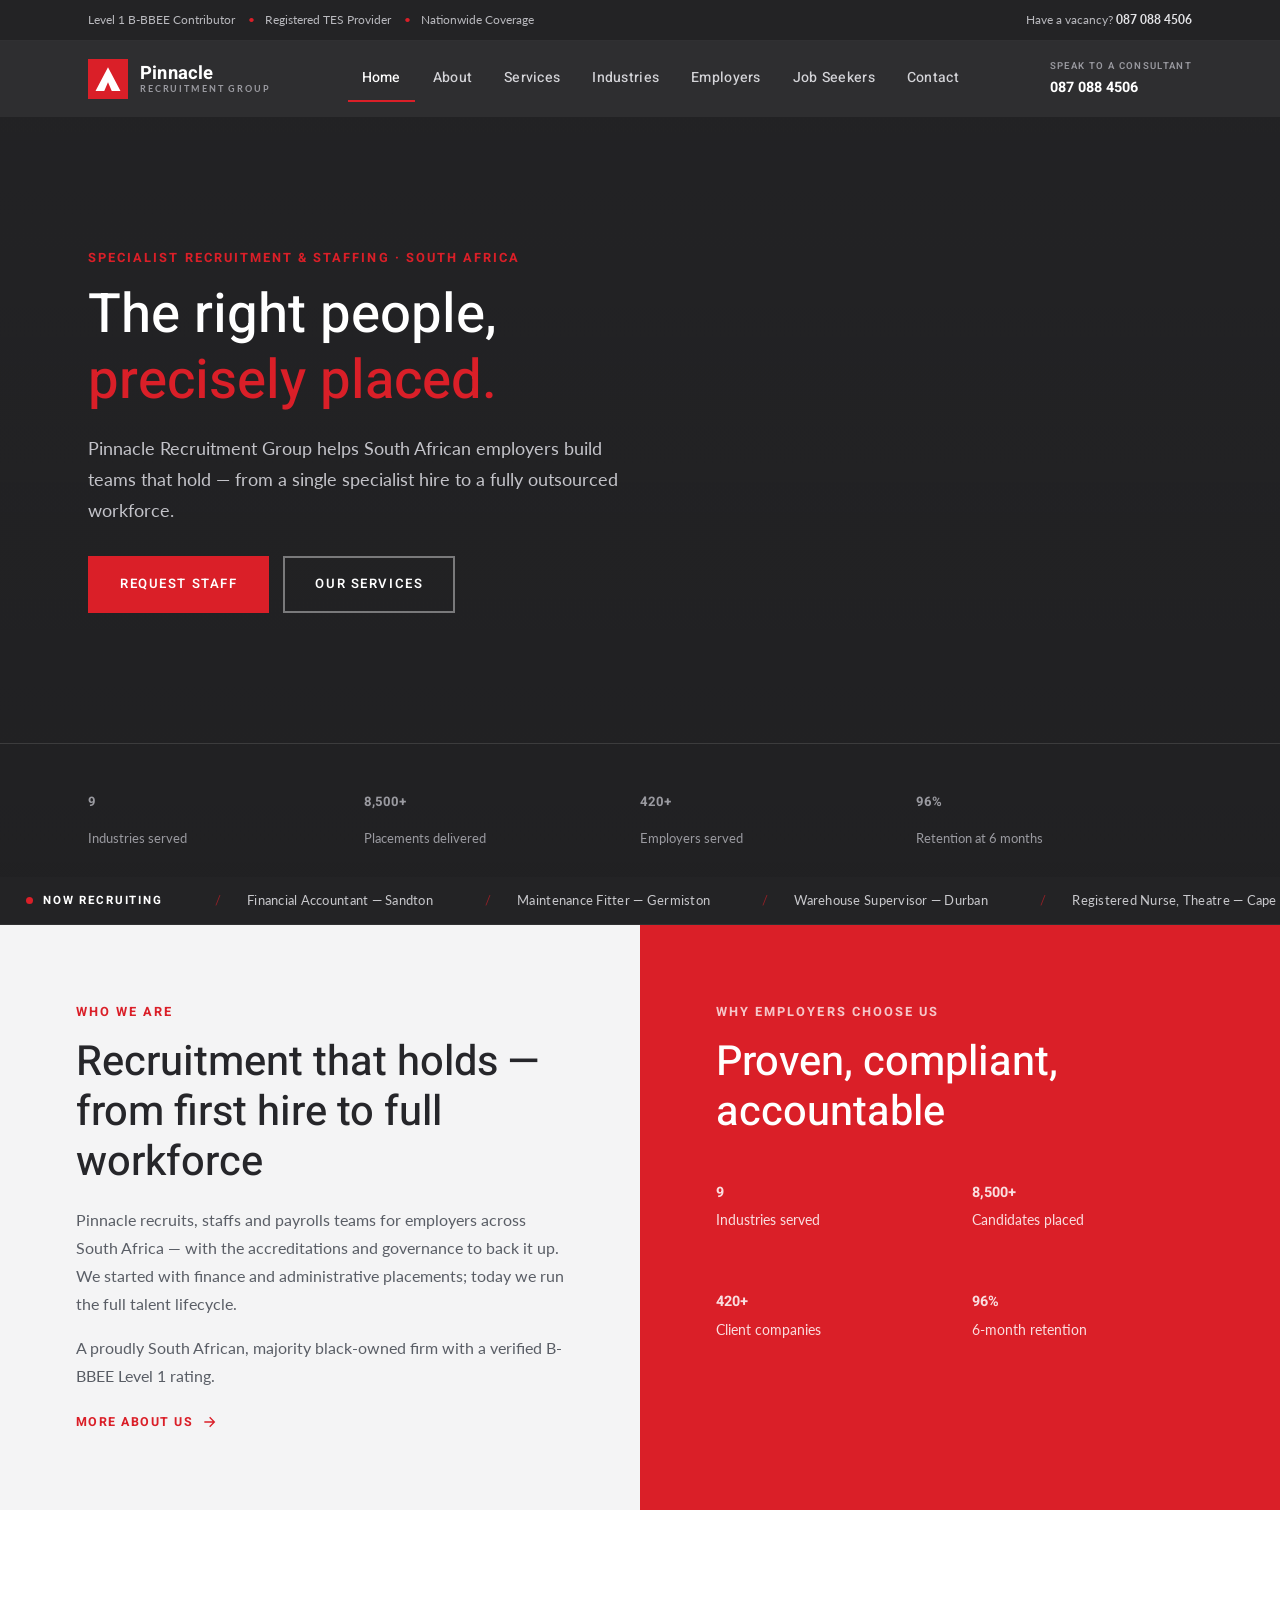
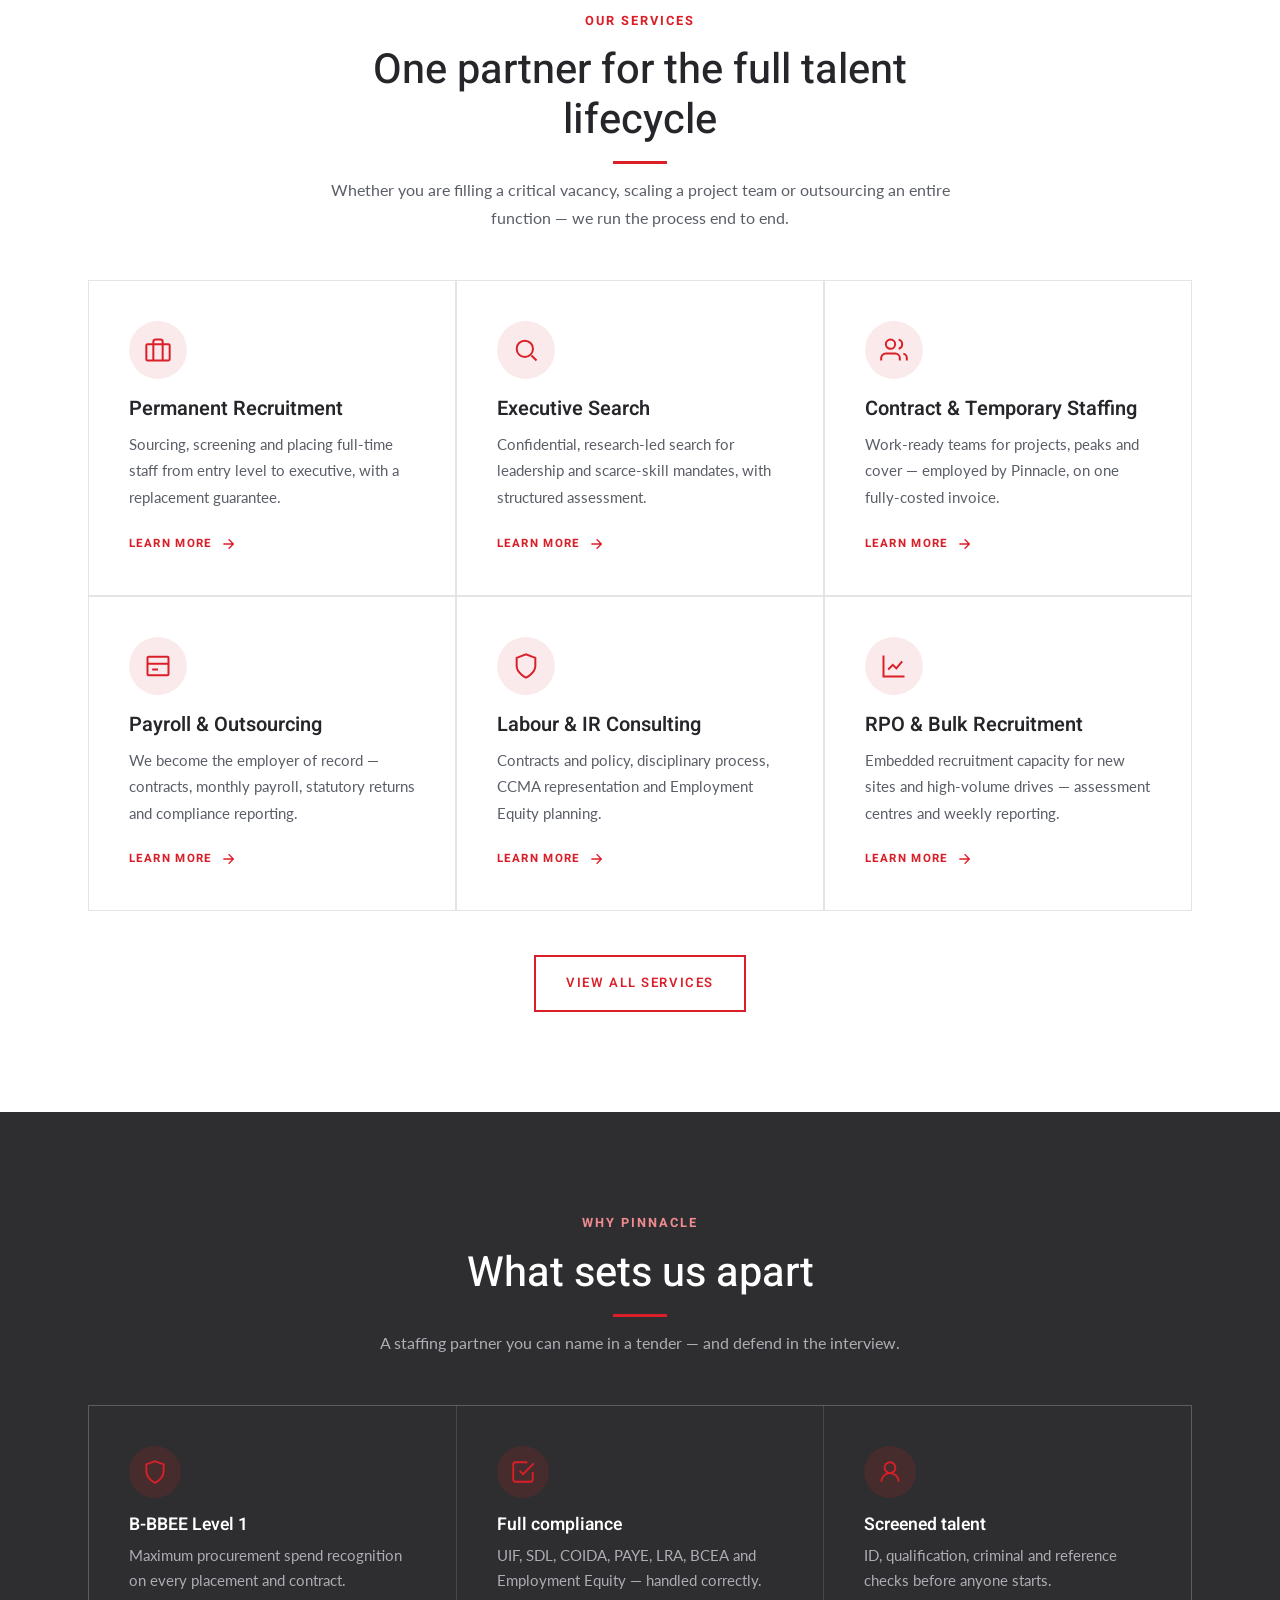
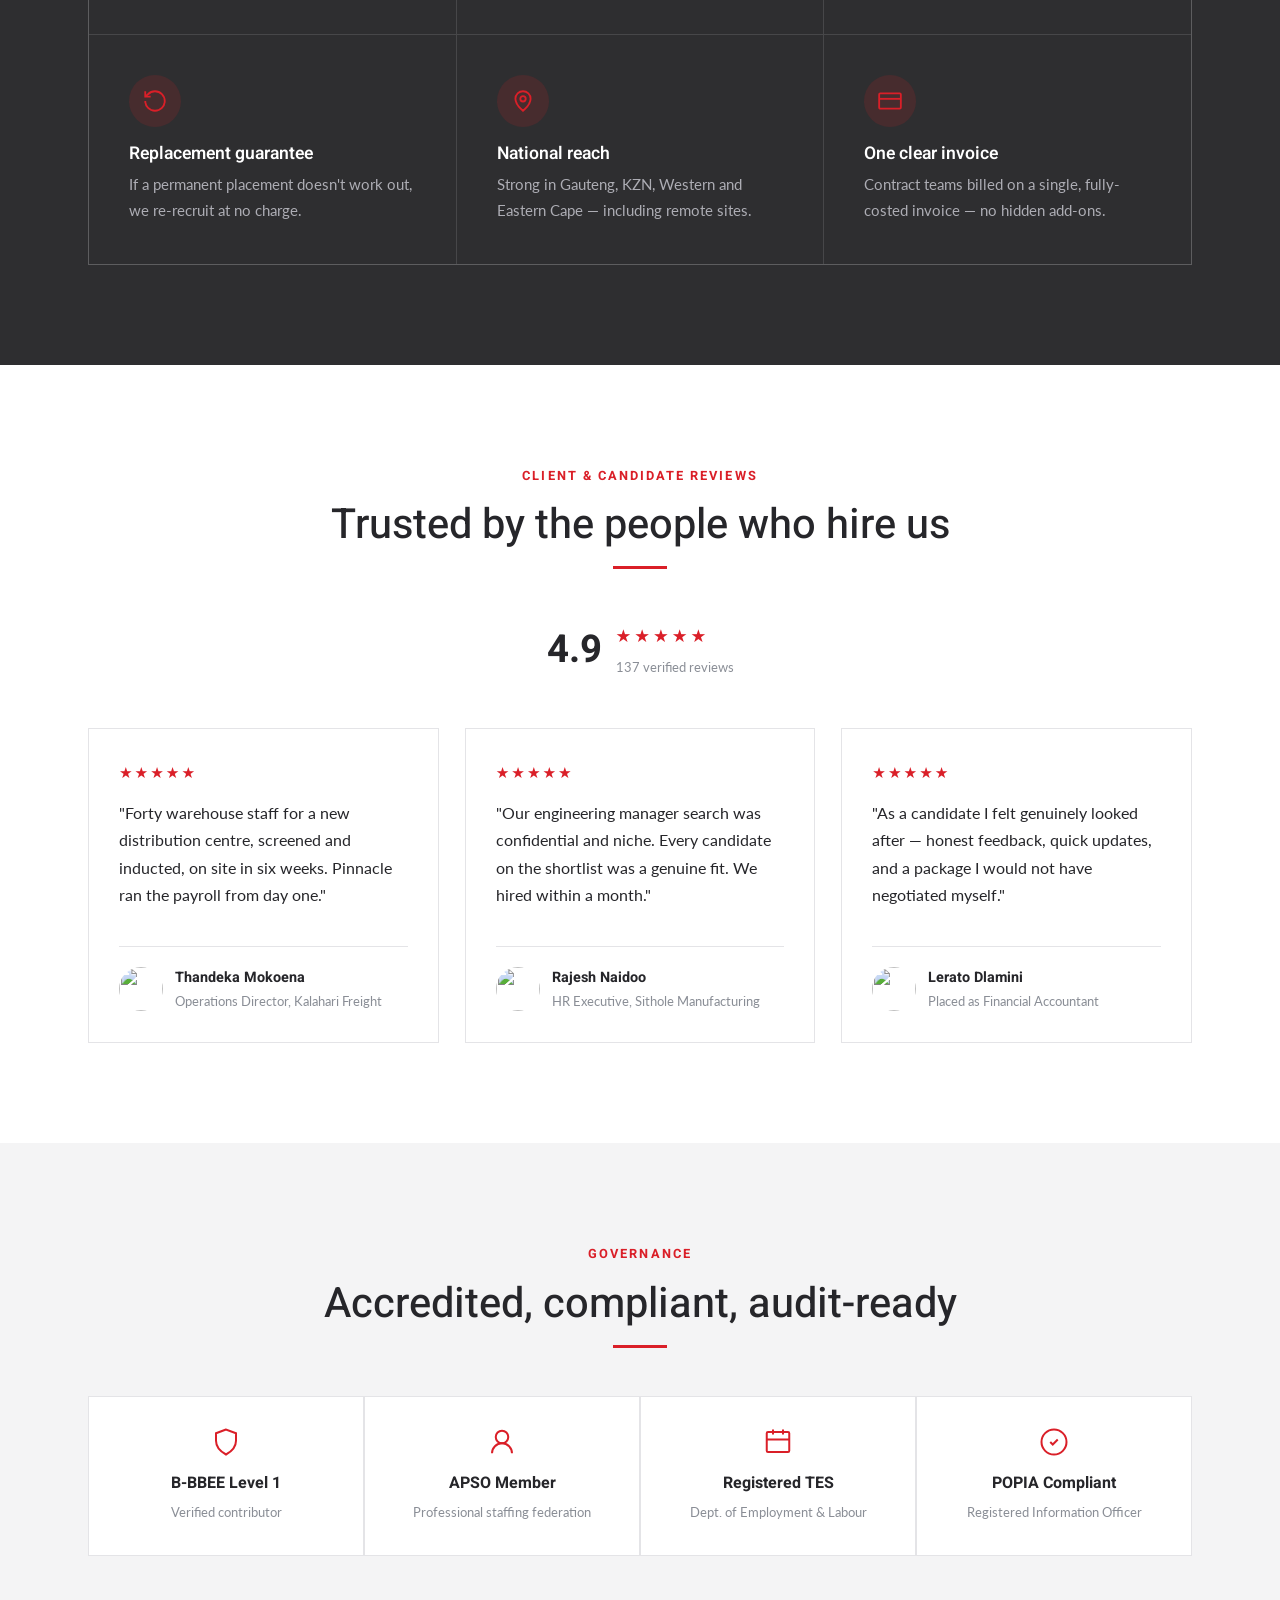
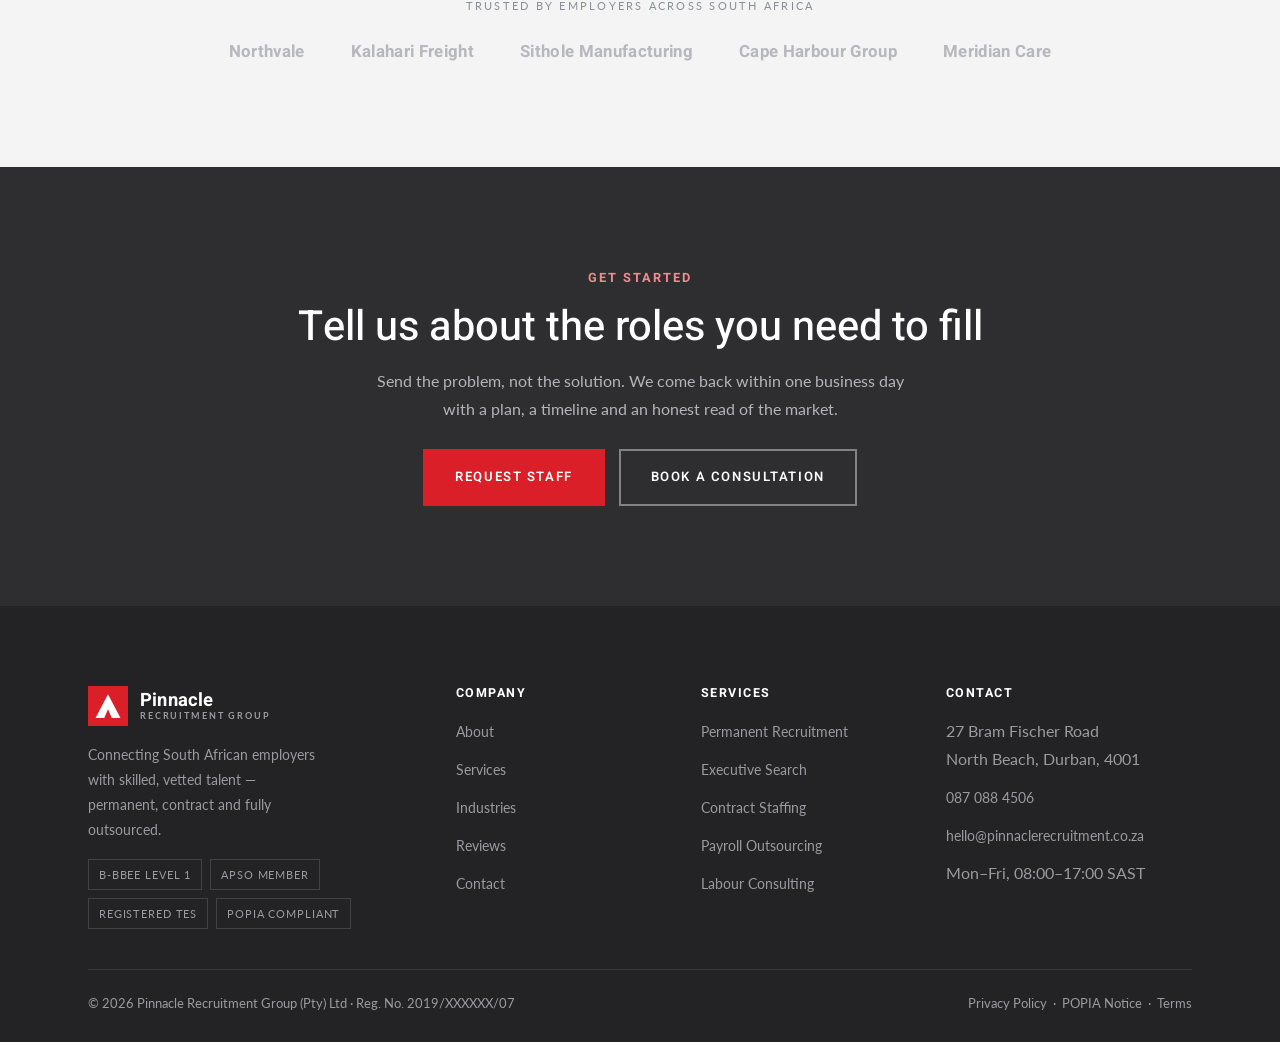
==== index.html @ 9552f798 "first commit Co-Authored-By: Claude Sonnet 5 <noreply@anthropic.com>" ====
<!DOCTYPE html>
<html lang="en">
<head>
<meta charset="UTF-8">
<meta name="viewport" content="width=device-width, initial-scale=1">
<title>Pinnacle Recruitment Group — Staffing &amp; Recruitment, South Africa</title>
<meta name="description" content="Pinnacle Recruitment Group places vetted, work-ready talent for South African employers — permanent recruitment, contract staffing, payroll outsourcing, executive search and labour compliance.">
<link rel="icon" href="assets/favicon.svg" type="image/svg+xml">
<link rel="preconnect" href="https://fonts.googleapis.com">
<link rel="preconnect" href="https://fonts.gstatic.com" crossorigin>
<link href="https://fonts.googleapis.com/css2?family=Heebo:wght@400;500;600;700&family=Lato:wght@400;700&display=swap" rel="stylesheet">
<link rel="stylesheet" href="css/style.css?v=4">
<script>document.documentElement.classList.add("js");</script>
</head>
<body>
<div class="scroll-progress" aria-hidden="true"></div>

<div class="topbar">
  <div class="container">
    <div class="topbar__left">
      <span>Level 1 B-BBEE Contributor</span>
      <span>Registered TES Provider</span>
      <span>Nationwide Coverage</span>
    </div>
    <div class="topbar__right">Have a vacancy? <a href="tel:0870884506">087 088 4506</a></div>
  </div>
</div>

<header class="site-header">
  <div class="container">
    <nav class="nav" aria-label="Primary">
      <a class="brand" href="index.html">
        <svg class="brand__mark" viewBox="0 0 64 64" aria-hidden="true"><rect width="64" height="64" fill="#DA1F28"/><path d="M32 13 L52 51 H38 L32 37 L26 51 H12 Z" fill="#fff"/></svg>
        <span class="brand__text"><span class="brand__name">Pinnacle</span><span class="brand__sub">Recruitment Group</span></span>
      </a>
      <div class="nav__menu">
        <a href="index.html">Home</a>
        <a href="about.html">About</a>
        <a href="services.html">Services</a>
        <a href="industries.html">Industries</a>
        <a href="employers.html">Employers</a>
        <a href="job-seekers.html">Job Seekers</a>
        <a href="contact.html">Contact</a>
      </div>
      <div class="nav__cta">
        <span class="nav__phone"><span>Speak to a consultant</span>087 088 4506</span>
        <button class="nav__toggle" aria-label="Open menu"><span></span><span></span><span></span></button>
      </div>
    </nav>
  </div>
</header>

<div class="drawer" aria-hidden="true">
  <div class="drawer__head">
    <span class="brand__name">Pinnacle</span>
    <button data-close aria-label="Close menu">&times;</button>
  </div>
  <a href="index.html">Home</a>
  <a href="about.html">About</a>
  <a href="services.html">Services</a>
  <a href="industries.html">Industries</a>
  <a href="employers.html">Employers</a>
  <a href="job-seekers.html">Job Seekers</a>
  <a href="contact.html">Contact</a>
  <div class="drawer__foot">087 088 4506<br>hello@pinnaclerecruitment.co.za</div>
</div>

<main>

  <!-- HERO -->
  <section class="hero" style="--hero-img:url('https://images.unsplash.com/photo-1600880292203-757bb62b4baf?auto=format&fit=crop&w=1900&q=80')">
    <div class="container">
      <div class="hero__inner">
        <span class="eyebrow">Specialist Recruitment &amp; Staffing · South Africa</span>
        <h1>The right people, <span class="hero__rotator" aria-live="polite">precisely placed.</span></h1>
        <p>Pinnacle Recruitment Group helps South African employers build teams that hold — from a single specialist hire to a fully outsourced workforce.</p>
        <div class="hero__actions">
          <a class="btn" href="employers.html">Request Staff</a>
          <a class="btn btn--ghost-light" href="services.html">Our Services</a>
        </div>
      </div>
    </div>
    <div class="hero__strip">
      <div class="container">
        <div class="hero__stat"><b><span data-count="9">9</span></b><span>Industries served</span></div>
        <div class="hero__stat"><b><span data-count="8500" data-suffix="+">8,500+</span></b><span>Placements delivered</span></div>
        <div class="hero__stat"><b><span data-count="420" data-suffix="+">420+</span></b><span>Employers served</span></div>
        <div class="hero__stat"><b><span data-count="96" data-suffix="%">96%</span></b><span>Retention at 6 months</span></div>
      </div>
    </div>
  </section>

  <!-- LIVE VACANCIES TICKER -->
  <div class="ticker" aria-label="Recent vacancies">
    <div class="ticker__track">
      <span class="ticker__set">
        <span><i></i>Now recruiting</span>
        <span>Financial Accountant — Sandton</span>
        <span>Maintenance Fitter — Germiston</span>
        <span>Warehouse Supervisor — Durban</span>
        <span>Registered Nurse, Theatre — Cape Town</span>
        <span>Site Agent — Gqeberha</span>
        <span>Retail Store Manager — Pretoria East</span>
        <span>Payroll Administrator — Durban</span>
      </span>
      <span class="ticker__set" aria-hidden="true">
        <span><i></i>Now recruiting</span>
        <span>Financial Accountant — Sandton</span>
        <span>Maintenance Fitter — Germiston</span>
        <span>Warehouse Supervisor — Durban</span>
        <span>Registered Nurse, Theatre — Cape Town</span>
        <span>Site Agent — Gqeberha</span>
        <span>Retail Store Manager — Pretoria East</span>
        <span>Payroll Administrator — Durban</span>
      </span>
    </div>
  </div>

  <!-- ABOUT + STATS SPLIT -->
  <section>
    <div class="split-panel">
      <div class="split-panel__text reveal">
        <span class="eyebrow">Who we are</span>
        <h2>Recruitment that holds — from first hire to full workforce</h2>
        <p>Pinnacle recruits, staffs and payrolls teams for employers across South Africa — with the accreditations and governance to back it up. We started with finance and administrative placements; today we run the full talent lifecycle.</p>
        <p>A proudly South African, majority black-owned firm with a verified B-BBEE Level 1 rating.</p>
        <a class="arrow-link" href="about.html">More about us <svg viewBox="0 0 24 24" fill="none" stroke="currentColor" stroke-width="2"><path d="M5 12h14M13 5l7 7-7 7"/></svg></a>
      </div>
      <div class="split-panel__stats reveal">
        <span class="eyebrow">Why employers choose us</span>
        <h2 style="color:#fff">Proven, compliant, accountable</h2>
        <div class="stat-grid">
          <div><b><span data-count="9">9</span></b><span>Industries served</span></div>
          <div><b><span data-count="8500" data-suffix="+">8,500+</span></b><span>Candidates placed</span></div>
          <div><b><span data-count="420" data-suffix="+">420+</span></b><span>Client companies</span></div>
          <div><b><span data-count="96" data-suffix="%">96%</span></b><span>6-month retention</span></div>
        </div>
      </div>
    </div>
  </section>

  <!-- SERVICES -->
  <section class="section">
    <div class="container">
      <div class="section-head center reveal">
        <span class="eyebrow">Our Services</span>
        <h2>One partner for the full talent lifecycle</h2>
        <p>Whether you are filling a critical vacancy, scaling a project team or outsourcing an entire function — we run the process end to end.</p>
      </div>
      <div class="card-grid reveal stagger">
        <article class="svc">
          <div class="svc__icon"><svg viewBox="0 0 24 24" fill="none" stroke="currentColor" stroke-width="1.7"><rect x="2" y="7" width="20" height="14" rx="1"/><path d="M16 21V5a2 2 0 0 0-2-2h-4a2 2 0 0 0-2 2v16"/></svg></div>
          <h3>Permanent Recruitment</h3>
          <p>Sourcing, screening and placing full-time staff from entry level to executive, with a replacement guarantee.</p>
          <a class="arrow-link" href="services.html#permanent">Learn more <svg viewBox="0 0 24 24" fill="none" stroke="currentColor" stroke-width="2"><path d="M5 12h14M13 5l7 7-7 7"/></svg></a>
        </article>
        <article class="svc">
          <div class="svc__icon"><svg viewBox="0 0 24 24" fill="none" stroke="currentColor" stroke-width="1.7"><circle cx="11" cy="11" r="7"/><path d="m21 21-4.3-4.3"/></svg></div>
          <h3>Executive Search</h3>
          <p>Confidential, research-led search for leadership and scarce-skill mandates, with structured assessment.</p>
          <a class="arrow-link" href="services.html#executive">Learn more <svg viewBox="0 0 24 24" fill="none" stroke="currentColor" stroke-width="2"><path d="M5 12h14M13 5l7 7-7 7"/></svg></a>
        </article>
        <article class="svc">
          <div class="svc__icon"><svg viewBox="0 0 24 24" fill="none" stroke="currentColor" stroke-width="1.7"><path d="M17 21v-2a4 4 0 0 0-4-4H5a4 4 0 0 0-4 4v2"/><circle cx="9" cy="7" r="4"/><path d="M23 21v-2a4 4 0 0 0-3-3.87M16 3.13a4 4 0 0 1 0 7.75"/></svg></div>
          <h3>Contract &amp; Temporary Staffing</h3>
          <p>Work-ready teams for projects, peaks and cover — employed by Pinnacle, on one fully-costed invoice.</p>
          <a class="arrow-link" href="services.html#contract">Learn more <svg viewBox="0 0 24 24" fill="none" stroke="currentColor" stroke-width="2"><path d="M5 12h14M13 5l7 7-7 7"/></svg></a>
        </article>
        <article class="svc">
          <div class="svc__icon"><svg viewBox="0 0 24 24" fill="none" stroke="currentColor" stroke-width="1.7"><rect x="3" y="4" width="18" height="16" rx="1"/><path d="M3 10h18M7 15h5"/></svg></div>
          <h3>Payroll &amp; Outsourcing</h3>
          <p>We become the employer of record — contracts, monthly payroll, statutory returns and compliance reporting.</p>
          <a class="arrow-link" href="services.html#payroll">Learn more <svg viewBox="0 0 24 24" fill="none" stroke="currentColor" stroke-width="2"><path d="M5 12h14M13 5l7 7-7 7"/></svg></a>
        </article>
        <article class="svc">
          <div class="svc__icon"><svg viewBox="0 0 24 24" fill="none" stroke="currentColor" stroke-width="1.7"><path d="M12 22s8-4 8-10V5l-8-3-8 3v7c0 6 8 10 8 10z"/></svg></div>
          <h3>Labour &amp; IR Consulting</h3>
          <p>Contracts and policy, disciplinary process, CCMA representation and Employment Equity planning.</p>
          <a class="arrow-link" href="services.html#consulting">Learn more <svg viewBox="0 0 24 24" fill="none" stroke="currentColor" stroke-width="2"><path d="M5 12h14M13 5l7 7-7 7"/></svg></a>
        </article>
        <article class="svc">
          <div class="svc__icon"><svg viewBox="0 0 24 24" fill="none" stroke="currentColor" stroke-width="1.7"><path d="M3 3v18h18"/><path d="m7 15 4-4 3 3 5-6"/></svg></div>
          <h3>RPO &amp; Bulk Recruitment</h3>
          <p>Embedded recruitment capacity for new sites and high-volume drives — assessment centres and weekly reporting.</p>
          <a class="arrow-link" href="services.html#rpo">Learn more <svg viewBox="0 0 24 24" fill="none" stroke="currentColor" stroke-width="2"><path d="M5 12h14M13 5l7 7-7 7"/></svg></a>
        </article>
      </div>
      <div class="grid-cta"><a class="btn btn--outline" href="services.html">View All Services</a></div>
    </div>
  </section>

  <!-- WHY -->
  <section class="section section--charcoal">
    <div class="container">
      <div class="section-head center reveal">
        <span class="eyebrow">Why Pinnacle</span>
        <h2>What sets us apart</h2>
        <p>A staffing partner you can name in a tender — and defend in the interview.</p>
      </div>
      <div class="feature-grid reveal stagger">
        <div class="feat">
          <div class="feat__icon"><svg viewBox="0 0 24 24" fill="none" stroke="currentColor" stroke-width="1.7"><path d="M12 2 4 5v6c0 5 3.4 8.5 8 11 4.6-2.5 8-6 8-11V5z"/></svg></div>
          <h3>B-BBEE Level 1</h3>
          <p>Maximum procurement spend recognition on every placement and contract.</p>
        </div>
        <div class="feat">
          <div class="feat__icon"><svg viewBox="0 0 24 24" fill="none" stroke="currentColor" stroke-width="1.7"><path d="M9 11l3 3L22 4"/><path d="M21 12v7a2 2 0 0 1-2 2H5a2 2 0 0 1-2-2V5a2 2 0 0 1 2-2h11"/></svg></div>
          <h3>Full compliance</h3>
          <p>UIF, SDL, COIDA, PAYE, LRA, BCEA and Employment Equity — handled correctly.</p>
        </div>
        <div class="feat">
          <div class="feat__icon"><svg viewBox="0 0 24 24" fill="none" stroke="currentColor" stroke-width="1.7"><circle cx="12" cy="8" r="5"/><path d="M20 21a8 8 0 0 0-16 0"/></svg></div>
          <h3>Screened talent</h3>
          <p>ID, qualification, criminal and reference checks before anyone starts.</p>
        </div>
        <div class="feat">
          <div class="feat__icon"><svg viewBox="0 0 24 24" fill="none" stroke="currentColor" stroke-width="1.7"><path d="M3 12a9 9 0 1 0 9-9 9 9 0 0 0-6.5 2.8L3 8"/><path d="M3 3v5h5"/></svg></div>
          <h3>Replacement guarantee</h3>
          <p>If a permanent placement doesn't work out, we re-recruit at no charge.</p>
        </div>
        <div class="feat">
          <div class="feat__icon"><svg viewBox="0 0 24 24" fill="none" stroke="currentColor" stroke-width="1.7"><path d="M12 21s-7-6-7-11a7 7 0 0 1 14 0c0 5-7 11-7 11z"/><circle cx="12" cy="10" r="2.5"/></svg></div>
          <h3>National reach</h3>
          <p>Strong in Gauteng, KZN, Western and Eastern Cape — including remote sites.</p>
        </div>
        <div class="feat">
          <div class="feat__icon"><svg viewBox="0 0 24 24" fill="none" stroke="currentColor" stroke-width="1.7"><rect x="2" y="5" width="20" height="14" rx="1"/><path d="M2 10h20"/></svg></div>
          <h3>One clear invoice</h3>
          <p>Contract teams billed on a single, fully-costed invoice — no hidden add-ons.</p>
        </div>
      </div>
    </div>
  </section>

  <!-- REVIEWS -->
  <section class="section" id="reviews">
    <div class="container">
      <div class="section-head center reveal">
        <span class="eyebrow">Client &amp; candidate reviews</span>
        <h2>Trusted by the people who hire us</h2>
      </div>
      <div class="rating-strip reveal">
        <b>4.9</b>
        <div style="text-align:left"><div class="stars">★★★★★</div><small>137 verified reviews</small></div>
      </div>
      <div class="reviews reveal stagger">
        <figure class="review">
          <div class="review__stars">★★★★★</div>
          <p>"Forty warehouse staff for a new distribution centre, screened and inducted, on site in six weeks. Pinnacle ran the payroll from day one."</p>
          <figcaption class="review__by">
            <img src="https://images.unsplash.com/photo-1573496359142-b8d87734a5a2?auto=format&fit=crop&w=150&q=80" alt="">
            <span><b>Thandeka Mokoena</b><span>Operations Director, Kalahari Freight</span></span>
          </figcaption>
        </figure>
        <figure class="review">
          <div class="review__stars">★★★★★</div>
          <p>"Our engineering manager search was confidential and niche. Every candidate on the shortlist was a genuine fit. We hired within a month."</p>
          <figcaption class="review__by">
            <img src="https://images.unsplash.com/photo-1560250097-0b93528c311a?auto=format&fit=crop&w=150&q=80" alt="">
            <span><b>Rajesh Naidoo</b><span>HR Executive, Sithole Manufacturing</span></span>
          </figcaption>
        </figure>
        <figure class="review">
          <div class="review__stars">★★★★★</div>
          <p>"As a candidate I felt genuinely looked after — honest feedback, quick updates, and a package I would not have negotiated myself."</p>
          <figcaption class="review__by">
            <img src="https://images.unsplash.com/photo-1544005313-94ddf0286df2?auto=format&fit=crop&w=150&q=80" alt="">
            <span><b>Lerato Dlamini</b><span>Placed as Financial Accountant</span></span>
          </figcaption>
        </figure>
      </div>
    </div>
  </section>

  <!-- ACCREDITATIONS -->
  <section class="section section--soft">
    <div class="container">
      <div class="section-head center reveal">
        <span class="eyebrow">Governance</span>
        <h2>Accredited, compliant, audit-ready</h2>
      </div>
      <div class="trust-row reveal stagger">
        <div class="trust"><svg viewBox="0 0 24 24" fill="none" stroke="currentColor" stroke-width="1.6"><path d="M12 2 4 5v6c0 5 3.4 8.5 8 11 4.6-2.5 8-6 8-11V5z"/></svg><b>B-BBEE Level 1</b><span>Verified contributor</span></div>
        <div class="trust"><svg viewBox="0 0 24 24" fill="none" stroke="currentColor" stroke-width="1.6"><circle cx="12" cy="8" r="5"/><path d="M20 21a8 8 0 0 0-16 0"/></svg><b>APSO Member</b><span>Professional staffing federation</span></div>
        <div class="trust"><svg viewBox="0 0 24 24" fill="none" stroke="currentColor" stroke-width="1.6"><rect x="3" y="4" width="18" height="16" rx="1"/><path d="M8 2v4M16 2v4M3 10h18"/></svg><b>Registered TES</b><span>Dept. of Employment &amp; Labour</span></div>
        <div class="trust"><svg viewBox="0 0 24 24" fill="none" stroke="currentColor" stroke-width="1.6"><circle cx="12" cy="12" r="10"/><path d="m9 12 2 2 4-4"/></svg><b>POPIA Compliant</b><span>Registered Information Officer</span></div>
      </div>
      <p style="text-align:center;margin-top:40px;font-size:.7rem;letter-spacing:.2em;text-transform:uppercase;color:var(--text-light)">Trusted by employers across South Africa</p>
      <div class="logos-line" style="margin-top:22px">
        <span>Northvale</span><span>Kalahari Freight</span><span>Sithole Manufacturing</span><span>Cape Harbour Group</span><span>Meridian Care</span>
      </div>
    </div>
  </section>

  <!-- CTA -->
  <section class="section cta">
    <div class="container">
      <span class="eyebrow" style="color:#EF8A8F">Get started</span>
      <h2>Tell us about the roles you need to fill</h2>
      <p>Send the problem, not the solution. We come back within one business day with a plan, a timeline and an honest read of the market.</p>
      <div class="cta__actions">
        <a class="btn" href="employers.html">Request Staff</a>
        <a class="btn btn--ghost-light" href="contact.html">Book a Consultation</a>
      </div>
    </div>
  </section>

</main>

<footer class="site-footer">
  <div class="container">
    <div class="footer-grid">
      <div>
        <a class="brand" href="index.html">
          <svg class="brand__mark" viewBox="0 0 64 64" aria-hidden="true"><rect width="64" height="64" fill="#DA1F28"/><path d="M32 13 L52 51 H38 L32 37 L26 51 H12 Z" fill="#fff"/></svg>
          <span class="brand__text"><span class="brand__name">Pinnacle</span><span class="brand__sub">Recruitment Group</span></span>
        </a>
        <p class="footer-blurb">Connecting South African employers with skilled, vetted talent — permanent, contract and fully outsourced.</p>
        <div class="footer-badges"><span>B-BBEE Level 1</span><span>APSO Member</span><span>Registered TES</span><span>POPIA Compliant</span></div>
      </div>
      <div class="footer-col">
        <h4>Company</h4>
        <ul><li><a href="about.html">About</a></li><li><a href="services.html">Services</a></li><li><a href="industries.html">Industries</a></li><li><a href="index.html#reviews">Reviews</a></li><li><a href="contact.html">Contact</a></li></ul>
      </div>
      <div class="footer-col">
        <h4>Services</h4>
        <ul><li><a href="services.html#permanent">Permanent Recruitment</a></li><li><a href="services.html#executive">Executive Search</a></li><li><a href="services.html#contract">Contract Staffing</a></li><li><a href="services.html#payroll">Payroll Outsourcing</a></li><li><a href="services.html#consulting">Labour Consulting</a></li></ul>
      </div>
      <div class="footer-col">
        <h4>Contact</h4>
        <ul>
          <li>27 Bram Fischer Road<br>North Beach, Durban, 4001</li>
          <li><a href="tel:0870884506">087 088 4506</a></li>
          <li><a href="mailto:hello@pinnaclerecruitment.co.za">hello@pinnaclerecruitment.co.za</a></li>
          <li>Mon–Fri, 08:00–17:00 SAST</li>
        </ul>
      </div>
    </div>
    <div class="footer-bottom">
      <span>© <span data-year>2026</span> Pinnacle Recruitment Group (Pty) Ltd · Reg. No. 2019/XXXXXX/07</span>
      <span><a href="#">Privacy Policy</a> &nbsp;·&nbsp; <a href="#">POPIA Notice</a> &nbsp;·&nbsp; <a href="#">Terms</a></span>
    </div>
  </div>
</footer>

<script src="js/main.js?v=4"></script>
</body>
</html>
---- css/style.css ----
/* ==========================================================================
   Pinnacle Recruitment Group
   Clean corporate staffing site — charcoal + white + red accent
   Headings: Heebo · Body: Lato
   ========================================================================== */

:root {
  --red: #DA1F28;
  --red-dark: #B0161D;
  --red-tint: #FBEAEB;

  --charcoal: #2E2E30;
  --charcoal-2: #3A3A3D;
  --heading: #26262A;
  --text: #5A5E66;
  --text-light: #8A8E96;

  --bg: #FFFFFF;
  --bg-soft: #F4F4F5;
  --line: #E4E4E7;
  --line-dark: rgba(255,255,255,.12);

  --font-head: "Heebo", "Segoe UI", system-ui, sans-serif;
  --font-body: "Lato", "Segoe UI", system-ui, sans-serif;

  --container: 1200px;
  --pad: clamp(18px, 5vw, 48px);
  --shadow: 0 6px 24px rgba(20,20,25,.08);
}

/* Reset ----------------------------------------------------------------- */
*, *::before, *::after { box-sizing: border-box; margin: 0; padding: 0; }
html { overflow-x: hidden; scroll-behavior: smooth; scroll-padding-top: 90px; }
body {
  font-family: var(--font-body);
  color: var(--text);
  background: var(--bg);
  font-size: 16px;
  line-height: 1.75;
  overflow-x: hidden;
  -webkit-font-smoothing: antialiased;
}
img, svg { display: block; max-width: 100%; }
a { color: var(--red); text-decoration: none; }
ul { list-style: none; }
button { font: inherit; cursor: pointer; background: none; border: none; color: inherit; }

h1, h2, h3, h4 { font-family: var(--font-head); color: var(--heading); font-weight: 500; line-height: 1.2; }
h1 { font-size: clamp(2rem, 5vw, 3.4rem); }
h2 { font-size: clamp(1.7rem, 3.6vw, 2.6rem); }
h3 { font-size: 1.25rem; font-weight: 600; }
p { margin-bottom: 1rem; }
p:last-child { margin-bottom: 0; }

/* Layout -------------------------------------------------------------------- */
.container { width: 100%; max-width: var(--container); margin: 0 auto; padding: 0 var(--pad); }
.section { padding: clamp(56px, 9vw, 100px) 0; }
.section--soft { background: var(--bg-soft); }
.section--charcoal { background: var(--charcoal); color: #C8C8CC; }
.section--charcoal h1, .section--charcoal h2, .section--charcoal h3 { color: #fff; }

.eyebrow {
  display: block; font-family: var(--font-head); font-weight: 700;
  font-size: .8rem; letter-spacing: .16em; text-transform: uppercase;
  color: var(--red); margin-bottom: 14px;
}
.section--charcoal .eyebrow { color: #EF8A8F; }

.section-head { max-width: 640px; margin-bottom: 48px; }
.section-head.center { margin-left: auto; margin-right: auto; text-align: center; }
.section-head p { margin-top: 12px; color: var(--text); }
.section--charcoal .section-head p { color: #ADADB4; }

/* Buttons ------------------------------------------------------------------- */
.btn {
  display: inline-flex; align-items: center; gap: 10px;
  font-family: var(--font-head); font-weight: 600; font-size: .82rem;
  letter-spacing: .12em; text-transform: uppercase;
  padding: 15px 30px; border: 2px solid var(--red); border-radius: 0;
  background: var(--red); color: #fff; transition: background .2s, border-color .2s, color .2s;
}
.btn:hover { background: var(--red-dark); border-color: var(--red-dark); color: #fff; }
.btn--outline { background: transparent; color: var(--red); }
.btn--outline:hover { background: var(--red); color: #fff; }
.btn--ghost-light { background: transparent; border-color: rgba(255,255,255,.4); color: #fff; }
.btn--ghost-light:hover { background: #fff; border-color: #fff; color: var(--charcoal); }
.btn svg { width: 14px; height: 14px; }

.arrow-link {
  display: inline-flex; align-items: center; gap: 8px;
  font-family: var(--font-head); font-weight: 700; font-size: .78rem;
  letter-spacing: .12em; text-transform: uppercase; color: var(--red);
}
.arrow-link svg { width: 16px; height: 16px; transition: transform .2s; }
.arrow-link:hover svg { transform: translateX(4px); }

/* Top bar ------------------------------------------------------------------- */
.topbar {
  background: #232325; color: #B9B9BE; font-size: .78rem;
  border-bottom: 1px solid rgba(255,255,255,.06);
}
.topbar .container { display: flex; justify-content: space-between; align-items: center; height: 40px; gap: 16px; }
.topbar__left span + span::before { content: "•"; margin: 0 10px; color: var(--red); }
.topbar a { color: #E4E4E7; font-weight: 700; }
@media (max-width: 780px) { .topbar__left span:nth-child(n+2) { display: none; } }

/* Header ------------------------------------------------------------------- */
.site-header { position: sticky; top: 0; z-index: 100; background: var(--charcoal); }
.nav { display: flex; align-items: center; justify-content: space-between; height: 76px; gap: 24px; }
.brand { display: flex; align-items: center; gap: 12px; flex-shrink: 0; }
.brand__mark { width: 40px; height: 40px; }
.brand__text { line-height: 1.05; }
.brand__name { display: block; font-family: var(--font-head); font-weight: 700; font-size: 1.15rem; color: #fff; letter-spacing: .01em; }
.brand__sub { display: block; font-size: .58rem; letter-spacing: .2em; text-transform: uppercase; color: #9A9AA0; font-weight: 700; }

.nav__menu { display: flex; align-items: center; gap: 4px; }
.nav__menu a {
  font-family: var(--font-head); font-weight: 500; font-size: .88rem;
  color: #D4D4D8; padding: 10px 14px; letter-spacing: .02em;
  border-bottom: 2px solid transparent; transition: color .2s, border-color .2s;
}
.nav__menu a:hover { color: #fff; }
.nav__menu a.is-active { color: #fff; border-bottom-color: var(--red); }

.nav__cta { display: flex; align-items: center; gap: 16px; flex-shrink: 0; }
.nav__phone { font-family: var(--font-head); font-weight: 700; font-size: .9rem; color: #fff; white-space: nowrap; }
.nav__phone span { display: block; font-size: .6rem; font-weight: 600; letter-spacing: .14em; text-transform: uppercase; color: #9A9AA0; }

.nav__toggle { display: none; width: 44px; height: 44px; border: 1px solid rgba(255,255,255,.2); padding: 12px; }
.nav__toggle span { display: block; height: 2px; background: #fff; }
.nav__toggle span + span { margin-top: 5px; }

/* Hero -------------------------------------------------------------------- */
.hero { position: relative; background: var(--charcoal); color: #C8C8CC; overflow: hidden; }
.hero::before {
  content: ""; position: absolute; inset: 0; z-index: 0;
  background-image: linear-gradient(rgba(30,30,32,.82), rgba(30,30,32,.92)), var(--hero-img, none);
  background-size: cover; background-position: center; opacity: .9;
}
.hero > .container { position: relative; z-index: 2; }
.hero__inner { position: relative; z-index: 2; padding: clamp(64px, 12vw, 130px) 0; max-width: 720px; }
.hero h1 { color: #fff; margin-bottom: 20px; font-weight: 500; }
.hero p { font-size: 1.1rem; color: #C3C3C9; margin-bottom: 30px; max-width: 560px; }
.hero__actions { display: flex; flex-wrap: wrap; gap: 14px; }
.hero__strip { position: relative; z-index: 2; border-top: 1px solid var(--line-dark); }
.hero__strip .container { display: grid; grid-template-columns: repeat(4, 1fr); }
.hero__stat { padding: 26px 24px 26px 0; }
.hero__stat b { display: block; font-family: var(--font-head); font-size: 1.9rem; font-weight: 700; color: #fff; }
.hero__stat span { font-size: .82rem; color: #9A9AA0; }

/* Split panel (about + stats) ------------------------------------------------ */
.split-panel { display: grid; grid-template-columns: 1fr 1fr; }
.split-panel > * { min-width: 0; }
.split-panel__text { background: var(--bg-soft); padding: clamp(40px, 6vw, 76px); }
.split-panel__text h2 { margin-bottom: 18px; }
.split-panel__stats { background: var(--red); color: #fff; padding: clamp(40px, 6vw, 76px); }
.split-panel__stats .eyebrow { color: rgba(255,255,255,.75); }
.stat-grid { display: grid; grid-template-columns: 1fr 1fr; gap: 40px 24px; margin-top: 26px; }
.stat-grid b { display: block; font-family: var(--font-head); font-size: 2.6rem; font-weight: 700; line-height: 1; }
.stat-grid span { font-size: .9rem; color: rgba(255,255,255,.85); }

/* Service grid ----------------------------------------------------------- */
.card-grid { display: grid; grid-template-columns: repeat(3, 1fr); gap: 2px; background: var(--line); border: 1px solid var(--line); }
.card-grid > * { min-width: 0; }
.svc { background: #fff; padding: clamp(28px, 3.5vw, 40px); transition: background .2s; }
.svc:hover { background: var(--bg-soft); }
.svc__icon { width: 46px; height: 46px; color: var(--red); margin-bottom: 18px; }
.svc__icon svg { width: 100%; height: 100%; }
.svc h3 { margin-bottom: 10px; }
.svc p { font-size: .95rem; margin-bottom: 16px; }
.svc .arrow-link { font-size: .72rem; }
.grid-cta { text-align: center; margin-top: 44px; }

/* Why / features (charcoal) --------------------------------------------------- */
.feature-grid { display: grid; grid-template-columns: repeat(3, 1fr); gap: 1px; background: var(--line-dark); border: 1px solid var(--line-dark); }
.feature-grid > * { min-width: 0; }
.feat { background: var(--charcoal); padding: clamp(28px, 3.5vw, 40px); }
.feat__icon { width: 40px; height: 40px; color: var(--red); margin-bottom: 16px; }
.feat__icon svg { width: 100%; height: 100%; }
.feat h3 { color: #fff; font-size: 1.1rem; margin-bottom: 8px; }
.feat p { font-size: .92rem; color: #ADADB4; margin: 0; }

/* Reviews ------------------------------------------------------------------- */
.reviews { display: grid; grid-template-columns: repeat(3, 1fr); gap: 26px; }
.reviews > * { min-width: 0; }
.review { background: #fff; border: 1px solid var(--line); padding: 30px; display: flex; flex-direction: column; }
.review__stars { color: var(--red); letter-spacing: 2px; margin-bottom: 14px; font-size: .95rem; }
.review p { font-size: .98rem; color: var(--heading); flex-grow: 1; }
.review__by { display: flex; align-items: center; gap: 12px; margin-top: 20px; padding-top: 18px; border-top: 1px solid var(--line); }
.review__by img { width: 44px; height: 44px; border-radius: 50%; object-fit: cover; }
.review__by b { display: block; font-family: var(--font-head); font-size: .9rem; color: var(--heading); }
.review__by span { font-size: .8rem; color: var(--text-light); }
.rating-strip { display: flex; align-items: center; gap: 14px; justify-content: center; margin-bottom: 44px; flex-wrap: wrap; }
.rating-strip b { font-family: var(--font-head); font-size: 2.4rem; font-weight: 700; color: var(--heading); }
.rating-strip .stars { color: var(--red); letter-spacing: 3px; font-size: 1.1rem; }
.rating-strip small { color: var(--text-light); }

/* Logos / accreditations ------------------------------------------------- */
.trust-row { display: grid; grid-template-columns: repeat(4, 1fr); gap: 2px; background: var(--line); border: 1px solid var(--line); }
.trust-row > * { min-width: 0; }
.trust { background: #fff; padding: 30px 22px; text-align: center; }
.trust svg { width: 30px; height: 30px; color: var(--red); margin: 0 auto 12px; }
.trust b { display: block; font-family: var(--font-head); font-size: 1rem; color: var(--heading); }
.trust span { font-size: .8rem; color: var(--text-light); }

.logos-line { display: flex; flex-wrap: wrap; align-items: center; justify-content: center; gap: 22px 46px; }
.logos-line span { font-family: var(--font-head); font-weight: 700; font-size: 1.05rem; color: #B7B7BE; letter-spacing: .02em; }

/* Two-column content (features on inner pages) --------------------------- */
.two-col { display: grid; grid-template-columns: 1fr 1fr; gap: clamp(32px, 6vw, 72px); align-items: center; }
.two-col > * { min-width: 0; }
.two-col--flip .two-col__media { order: 2; }
.two-col__media img { width: 100%; height: clamp(300px, 44vw, 460px); object-fit: cover; }
.two-col__body h2 { margin-bottom: 16px; }
.check-list { margin-top: 20px; }
.check-list li { display: flex; gap: 12px; padding: 9px 0; align-items: flex-start; }
.check-list li svg { width: 20px; height: 20px; color: var(--red); flex-shrink: 0; margin-top: 4px; }
.check-list li b { font-family: var(--font-head); color: var(--heading); }

/* Numbered service list (services page) ------------------------------------ */
.svc-block { display: grid; grid-template-columns: 1fr 1fr; gap: clamp(32px, 6vw, 72px); align-items: center; padding: clamp(44px, 7vw, 80px) 0; border-bottom: 1px solid var(--line); }
.svc-block:last-child { border-bottom: 0; }
.svc-block > * { min-width: 0; }
.svc-block--flip .svc-block__media { order: 2; }
.svc-block__media img { width: 100%; height: clamp(280px, 40vw, 420px); object-fit: cover; }
.svc-block__num { font-family: var(--font-head); font-weight: 700; color: var(--red); font-size: .9rem; letter-spacing: .14em; margin-bottom: 10px; }
.svc-block h2 { margin-bottom: 14px; }

/* Page hero (inner) ------------------------------------------------------ */
.page-hero { background: var(--charcoal); color: #C8C8CC; padding: clamp(48px, 8vw, 84px) 0; }
.page-hero .crumbs { font-size: .78rem; color: #9A9AA0; margin-bottom: 12px; letter-spacing: .04em; }
.page-hero .crumbs a { color: #C8C8CC; }
.page-hero h1 { color: #fff; margin-bottom: 12px; }
.page-hero p { color: #B4B4BB; max-width: 640px; font-size: 1.05rem; }

/* Values / stack list --------------------------------------------------- */
.stack li { padding: 22px 0; border-bottom: 1px solid var(--line); display: grid; grid-template-columns: 44px 1fr; gap: 18px; align-items: start; }
.stack li:first-child { border-top: 1px solid var(--line); }
.stack__n { font-family: var(--font-head); font-weight: 700; color: var(--red); }
.stack li b { display: block; font-family: var(--font-head); color: var(--heading); font-size: 1.1rem; margin-bottom: 3px; }
.stack li p { margin: 0; font-size: .95rem; }

/* Team ----------------------------------------------------------------- */
.team { display: grid; grid-template-columns: repeat(4, 1fr); gap: 24px; }
.team > * { min-width: 0; }
.member img { width: 100%; height: clamp(240px, 30vw, 320px); object-fit: cover; margin-bottom: 14px; }
.member b { display: block; font-family: var(--font-head); color: var(--heading); font-size: 1.05rem; }
.member span { font-size: .82rem; color: var(--red); font-weight: 700; letter-spacing: .06em; text-transform: uppercase; }
.section--charcoal .member b { color: #fff; }

/* Sectors ------------------------------------------------------------ */
.sectors { display: grid; grid-template-columns: repeat(3, 1fr); gap: 20px; }
.sectors > * { min-width: 0; }
.sector { position: relative; min-height: 240px; display: flex; align-items: flex-end; color: #fff; overflow: hidden; }
.sector img { position: absolute; inset: 0; width: 100%; height: 100%; object-fit: cover; }
.sector::after { content: ""; position: absolute; inset: 0; background: linear-gradient(rgba(30,30,32,.15), rgba(30,30,32,.85)); }
.sector__body { position: relative; z-index: 1; padding: 22px; }
.sector__body b { display: block; font-family: var(--font-head); font-size: 1.15rem; }
.sector__body span { font-size: .82rem; color: rgba(255,255,255,.82); }

/* Jobs ---------------------------------------------------------------- */
.jobs li {
  display: grid; grid-template-columns: 1fr auto; gap: 18px; align-items: center;
  padding: 22px 0; border-bottom: 1px solid var(--line);
}
.jobs li:first-child { border-top: 1px solid var(--line); }
.jobs h3 { font-size: 1.1rem; margin-bottom: 4px; }
.jobs .meta { font-size: .84rem; color: var(--text-light); }
.jobs .tag { font-family: var(--font-head); font-size: .68rem; font-weight: 700; letter-spacing: .1em; text-transform: uppercase; color: var(--red); background: var(--red-tint); padding: 6px 12px; white-space: nowrap; }

/* Forms -------------------------------------------------------------- */
.contact-split { display: grid; grid-template-columns: 1fr 1fr; gap: clamp(36px, 6vw, 72px); align-items: start; }
.contact-split > * { min-width: 0; }
.form-box { background: #fff; border: 1px solid var(--line); padding: clamp(24px, 4vw, 40px); }
.field { margin-bottom: 16px; }
.field label { display: block; font-family: var(--font-head); font-weight: 600; font-size: .78rem; letter-spacing: .06em; text-transform: uppercase; color: var(--heading); margin-bottom: 7px; }
.field input, .field select, .field textarea {
  width: 100%; padding: 12px 14px; border: 1px solid var(--line); border-radius: 0;
  font-family: var(--font-body); font-size: .95rem; color: var(--heading); background: #fff;
}
.field input:focus, .field select:focus, .field textarea:focus { outline: none; border-color: var(--red); }
.field textarea { min-height: 120px; resize: vertical; }
.field-row { display: grid; grid-template-columns: 1fr 1fr; gap: 14px; }
.field-check { display: flex; gap: 9px; align-items: flex-start; font-size: .85rem; margin-bottom: 6px; }
.field-check input { width: auto; margin-top: 4px; }
.form-note { font-size: .78rem; color: var(--text-light); margin-top: 12px; }
.form-ok { display: none; background: #EAF6EC; border: 1px solid #BCE0C1; color: #1E7A38; padding: 13px 16px; font-size: .9rem; margin-bottom: 16px; }
.form-ok.show { display: block; }

.info-list li { display: grid; grid-template-columns: 26px 1fr; gap: 14px; padding: 18px 0; border-bottom: 1px solid var(--line); }
.info-list li:first-child { border-top: 1px solid var(--line); }
.info-list svg { width: 20px; height: 20px; color: var(--red); margin-top: 3px; }
.info-list b { display: block; font-family: var(--font-head); color: var(--heading); }
.info-list span { font-size: .93rem; }
.map-box { margin-top: 24px; height: 260px; border: 1px solid var(--line); display: grid; place-items: center; text-align: center; color: var(--text-light); font-size: .82rem; padding: 20px;
  background: repeating-linear-gradient(45deg, #f2f2f3, #f2f2f3 12px, #ececee 12px, #ececee 24px); }

/* FAQ --------------------------------------------------------------- */
.faq__item { border-bottom: 1px solid var(--line); }
.faq__item:first-child { border-top: 1px solid var(--line); }
.faq__q { width: 100%; text-align: left; display: flex; justify-content: space-between; gap: 20px; align-items: center;
  font-family: var(--font-head); font-weight: 600; font-size: 1.02rem; color: var(--heading); padding: 22px 0; }
.faq__q i { font-style: normal; color: var(--red); font-size: 1.4rem; transition: transform .2s; }
.faq__item.open .faq__q i { transform: rotate(45deg); }
.faq__a { max-height: 0; overflow: hidden; transition: max-height .3s ease; }
.faq__a p { color: var(--text); padding-bottom: 22px; margin: 0; font-size: .96rem; }

/* CTA band --------------------------------------------------------- */
.cta { background: var(--charcoal); color: #C8C8CC; text-align: center; }
.cta h2 { color: #fff; margin-bottom: 14px; }
.cta p { max-width: 560px; margin: 0 auto 26px; color: #B4B4BB; }
.cta__actions { display: flex; gap: 14px; justify-content: center; flex-wrap: wrap; }

/* Footer --------------------------------------------------------------- */
.site-footer { background: #232325; color: #9A9AA0; padding: clamp(48px, 7vw, 80px) 0 28px; }
.footer-grid { display: grid; grid-template-columns: 1.6fr 1fr 1fr 1.2fr; gap: 40px; padding-bottom: 40px; border-bottom: 1px solid rgba(255,255,255,.1); }
.footer-grid > * { min-width: 0; }
.site-footer .brand__name { color: #fff; }
.footer-blurb { margin-top: 16px; font-size: .9rem; max-width: 30ch; }
.footer-badges { display: flex; flex-wrap: wrap; gap: 8px; margin-top: 16px; }
.footer-badges span { border: 1px solid rgba(255,255,255,.14); padding: 5px 10px; font-size: .68rem; letter-spacing: .08em; text-transform: uppercase; }
.footer-col h4 { font-family: var(--font-head); font-size: .78rem; font-weight: 700; letter-spacing: .12em; text-transform: uppercase; color: #fff; margin-bottom: 16px; }
.footer-col li { margin-bottom: 10px; }
.footer-col a { color: #9A9AA0; font-size: .9rem; }
.footer-col a:hover { color: #fff; }
.footer-bottom { display: flex; justify-content: space-between; gap: 12px; flex-wrap: wrap; padding-top: 22px; font-size: .8rem; }
.footer-bottom a { color: #9A9AA0; }

/* Reveal --------------------------------------------------------------- */
.js .reveal { opacity: 0; transform: translateY(20px); transition: opacity .5s ease, transform .5s ease; }
.js .reveal.in { opacity: 1; transform: none; }
@media (prefers-reduced-motion: reduce) { .js .reveal { opacity: 1; transform: none; transition: none; } }

/* Mobile drawer ------------------------------------------------------- */
.drawer { position: fixed; inset: 0; z-index: 200; background: var(--charcoal); transform: translateX(100%); transition: transform .3s ease; display: flex; flex-direction: column; padding: 22px var(--pad); }
.drawer.open { transform: none; }
.drawer__head { display: flex; justify-content: space-between; align-items: center; margin-bottom: 30px; }
.drawer__head button { color: #fff; font-size: 1.6rem; width: 44px; height: 44px; border: 1px solid rgba(255,255,255,.2); }
.drawer a { font-family: var(--font-head); font-weight: 500; font-size: 1.3rem; color: #fff; padding: 14px 0; border-bottom: 1px solid rgba(255,255,255,.1); }
.drawer__foot { margin-top: auto; padding-top: 24px; font-size: .82rem; color: #9A9AA0; }
body.lock { overflow: hidden; }

/* Responsive --------------------------------------------------------------- */
@media (max-width: 1000px) {
  .nav__menu, .nav__phone { display: none; }
  .nav__toggle { display: block; }
  .split-panel, .two-col, .svc-block, .contact-split { grid-template-columns: 1fr; }
  .two-col--flip .two-col__media, .svc-block--flip .svc-block__media { order: 0; }
  .card-grid, .feature-grid, .reviews, .trust-row, .sectors { grid-template-columns: repeat(2, 1fr); }
  .team { grid-template-columns: repeat(2, 1fr); }
  .hero__strip .container { grid-template-columns: repeat(2, 1fr); }
  .footer-grid { grid-template-columns: 1fr 1fr; }
}
@media (max-width: 620px) {
  .card-grid, .feature-grid, .reviews, .trust-row, .sectors, .team, .footer-grid { grid-template-columns: 1fr; }
  .hero__strip .container { grid-template-columns: 1fr 1fr; }
  .stat-grid { grid-template-columns: 1fr 1fr; }
  .field-row { grid-template-columns: 1fr; }
  .jobs li { grid-template-columns: 1fr; }
  .topbar .container { justify-content: center; }
  .topbar__right { display: none; }
}

/* ==========================================================================
   Motion & dynamic layer  (v4)
   ========================================================================== */

/* Scroll progress bar */
.scroll-progress {
  position: fixed; top: 0; left: 0; height: 3px; width: 100%;
  background: var(--red); transform: scaleX(0); transform-origin: 0 50%;
  z-index: 300; transition: transform .1s linear;
}

/* Hero: slow ken-burns on the background image + content lift-in */
.hero::before { animation: kenburns 26s ease-in-out infinite alternate; }
@keyframes kenburns { from { transform: scale(1); } to { transform: scale(1.09); } }
.js .hero__inner > * { opacity: 0; transform: translateY(16px); animation: heroIn .7s cubic-bezier(.2,.7,.2,1) forwards; }
.js .hero__inner > *:nth-child(1) { animation-delay: .08s; }
.js .hero__inner > *:nth-child(2) { animation-delay: .18s; }
.js .hero__inner > *:nth-child(3) { animation-delay: .28s; }
.js .hero__inner > *:nth-child(4) { animation-delay: .38s; }
@keyframes heroIn { to { opacity: 1; transform: none; } }
.hero__strip .hero__stat { opacity: 0; transform: translateY(12px); animation: heroIn .6s ease forwards; }
.hero__strip .hero__stat:nth-child(1) { animation-delay: .45s; }
.hero__strip .hero__stat:nth-child(2) { animation-delay: .55s; }
.hero__strip .hero__stat:nth-child(3) { animation-delay: .65s; }
.hero__strip .hero__stat:nth-child(4) { animation-delay: .75s; }

/* Rotating last word of the headline */
.hero__rotator { color: var(--red); display: inline-block; transition: opacity .3s ease, transform .3s ease; }
.hero__rotator.swap { opacity: 0; transform: translateY(8px); }

/* Live vacancies ticker */
.ticker { background: #232325; color: #C8C8CC; overflow: hidden; border-bottom: 1px solid rgba(255,255,255,.06); }
.ticker__track { display: flex; width: max-content; animation: tickerScroll 42s linear infinite; }
.ticker:hover .ticker__track { animation-play-state: paused; }
.ticker__set { display: flex; flex-shrink: 0; }
.ticker__set > span { display: inline-flex; align-items: center; padding: 12px 26px; font-size: .82rem; letter-spacing: .02em; white-space: nowrap; }
.ticker__set > span + span::before { content: "/"; color: var(--red); margin-right: 26px; opacity: .6; }
.ticker__set > span:first-child { color: #fff; font-family: var(--font-head); font-weight: 700; font-size: .72rem; letter-spacing: .16em; text-transform: uppercase; }
.ticker__set > span:first-child::before { display: none; }
.ticker__set > span i { width: 7px; height: 7px; border-radius: 50%; background: var(--red); margin-right: 10px; animation: pulse 1.6s ease-in-out infinite; }
@keyframes pulse { 0%,100% { box-shadow: 0 0 0 0 rgba(218,31,40,.6); } 50% { box-shadow: 0 0 0 6px rgba(218,31,40,0); } }
@keyframes tickerScroll { from { transform: translateX(0); } to { transform: translateX(-50%); } }

/* Staggered reveal for grid children */
.js .stagger > * { opacity: 0; transform: translateY(18px); transition: opacity .5s ease, transform .5s ease; }
.js .stagger.in > * { opacity: 1; transform: none; }
.js .stagger.in > *:nth-child(1) { transition-delay: .04s; }
.js .stagger.in > *:nth-child(2) { transition-delay: .10s; }
.js .stagger.in > *:nth-child(3) { transition-delay: .16s; }
.js .stagger.in > *:nth-child(4) { transition-delay: .22s; }
.js .stagger.in > *:nth-child(5) { transition-delay: .28s; }
.js .stagger.in > *:nth-child(6) { transition-delay: .34s; }
.js .stagger.in > *:nth-child(7) { transition-delay: .40s; }
.js .stagger.in > *:nth-child(8) { transition-delay: .46s; }
.js .stagger.in > *:nth-child(9) { transition-delay: .52s; }

/* Section heading: animated accent rule */
.section-head h2 { position: relative; padding-bottom: 18px; }
.section-head h2::after {
  content: ""; position: absolute; left: 0; bottom: 0; width: 54px; height: 3px; background: var(--red);
  transform: scaleX(0); transform-origin: 0 50%; transition: transform .5s ease .2s;
}
.section-head.center h2::after { left: 50%; transform: translateX(-50%) scaleX(0); transform-origin: 50% 50%; }
.js .section-head.in h2::after { transform: scaleX(1); }
.js .section-head.center.in h2::after { transform: translateX(-50%) scaleX(1); }

/* Service cards: lift + icon fill + top accent */
.svc { position: relative; }
.svc::before { content: ""; position: absolute; left: 0; top: 0; height: 3px; width: 0; background: var(--red); transition: width .3s ease; }
.svc:hover { transform: translateY(-6px); box-shadow: 0 20px 40px rgba(20,20,25,.10); z-index: 1; }
.svc:hover::before { width: 100%; }
.svc__icon {
  display: grid; place-items: center; width: 58px; height: 58px; border-radius: 50%;
  background: var(--red-tint); color: var(--red); padding: 15px; transition: background .3s ease, color .3s ease, transform .3s ease;
}
.svc__icon svg { width: 100%; height: 100%; }
.svc:hover .svc__icon { background: var(--red); color: #fff; transform: rotate(-6deg) scale(1.05); }
.card-grid .svc { transition: transform .25s ease, box-shadow .25s ease, background .2s ease; }

/* Feature cards (charcoal): icon pop on hover */
.feat { transition: background .25s ease; }
.feat:hover { background: #262628; }
.feat__icon {
  display: grid; place-items: center; width: 52px; height: 52px; border-radius: 50%;
  background: rgba(218,31,40,.14); color: var(--red); padding: 13px; transition: transform .3s ease, background .3s ease;
}
.feat:hover .feat__icon { transform: translateY(-4px) scale(1.06); background: rgba(218,31,40,.24); }

/* Trust tiles */
.trust { transition: transform .25s ease, box-shadow .25s ease; }
.trust:hover { transform: translateY(-5px); box-shadow: 0 16px 34px rgba(20,20,25,.10); }
.trust svg { transition: transform .3s ease; }
.trust:hover svg { transform: scale(1.12); }

/* Sector tiles: zoom + caption rise */
.sector img { transition: transform .6s cubic-bezier(.2,.7,.2,1); }
.sector:hover img { transform: scale(1.07); }
.sector__body { transform: translateY(6px); transition: transform .3s ease; }
.sector:hover .sector__body { transform: translateY(0); }

/* Reviews / jobs hover */
.review { transition: transform .25s ease, box-shadow .25s ease, border-color .25s ease; }
.review:hover { transform: translateY(-5px); box-shadow: 0 18px 38px rgba(20,20,25,.09); border-color: transparent; }
.jobs li { transition: background .2s ease, padding .2s ease; }
.jobs li:hover { background: var(--bg-soft); padding-left: 14px; padding-right: 14px; }

/* Two-col / svc-block images: subtle zoom-in-frame */
.two-col__media, .svc-block__media { overflow: hidden; }
.two-col__media img, .svc-block__media img { transition: transform .6s cubic-bezier(.2,.7,.2,1); }
.two-col:hover .two-col__media img, .svc-block:hover .svc-block__media img { transform: scale(1.04); }

/* Button sweep */
.btn { position: relative; overflow: hidden; }
.btn::after {
  content: ""; position: absolute; inset: 0; background: rgba(255,255,255,.16);
  transform: translateX(-101%); transition: transform .4s ease;
}
.btn:hover::after { transform: translateX(101%); }
.btn > * { position: relative; z-index: 1; }

/* Stat count-up emphasis */
.stat-grid b, .hero__stat b { font-variant-numeric: tabular-nums; }

@media (prefers-reduced-motion: reduce) {
  .hero::before, .ticker__track, .ticker__set > span i { animation: none !important; }
  .js .hero__inner > *, .hero__strip .hero__stat { opacity: 1; transform: none; animation: none; }
  .js .stagger > * { opacity: 1; transform: none; transition: none; }
}
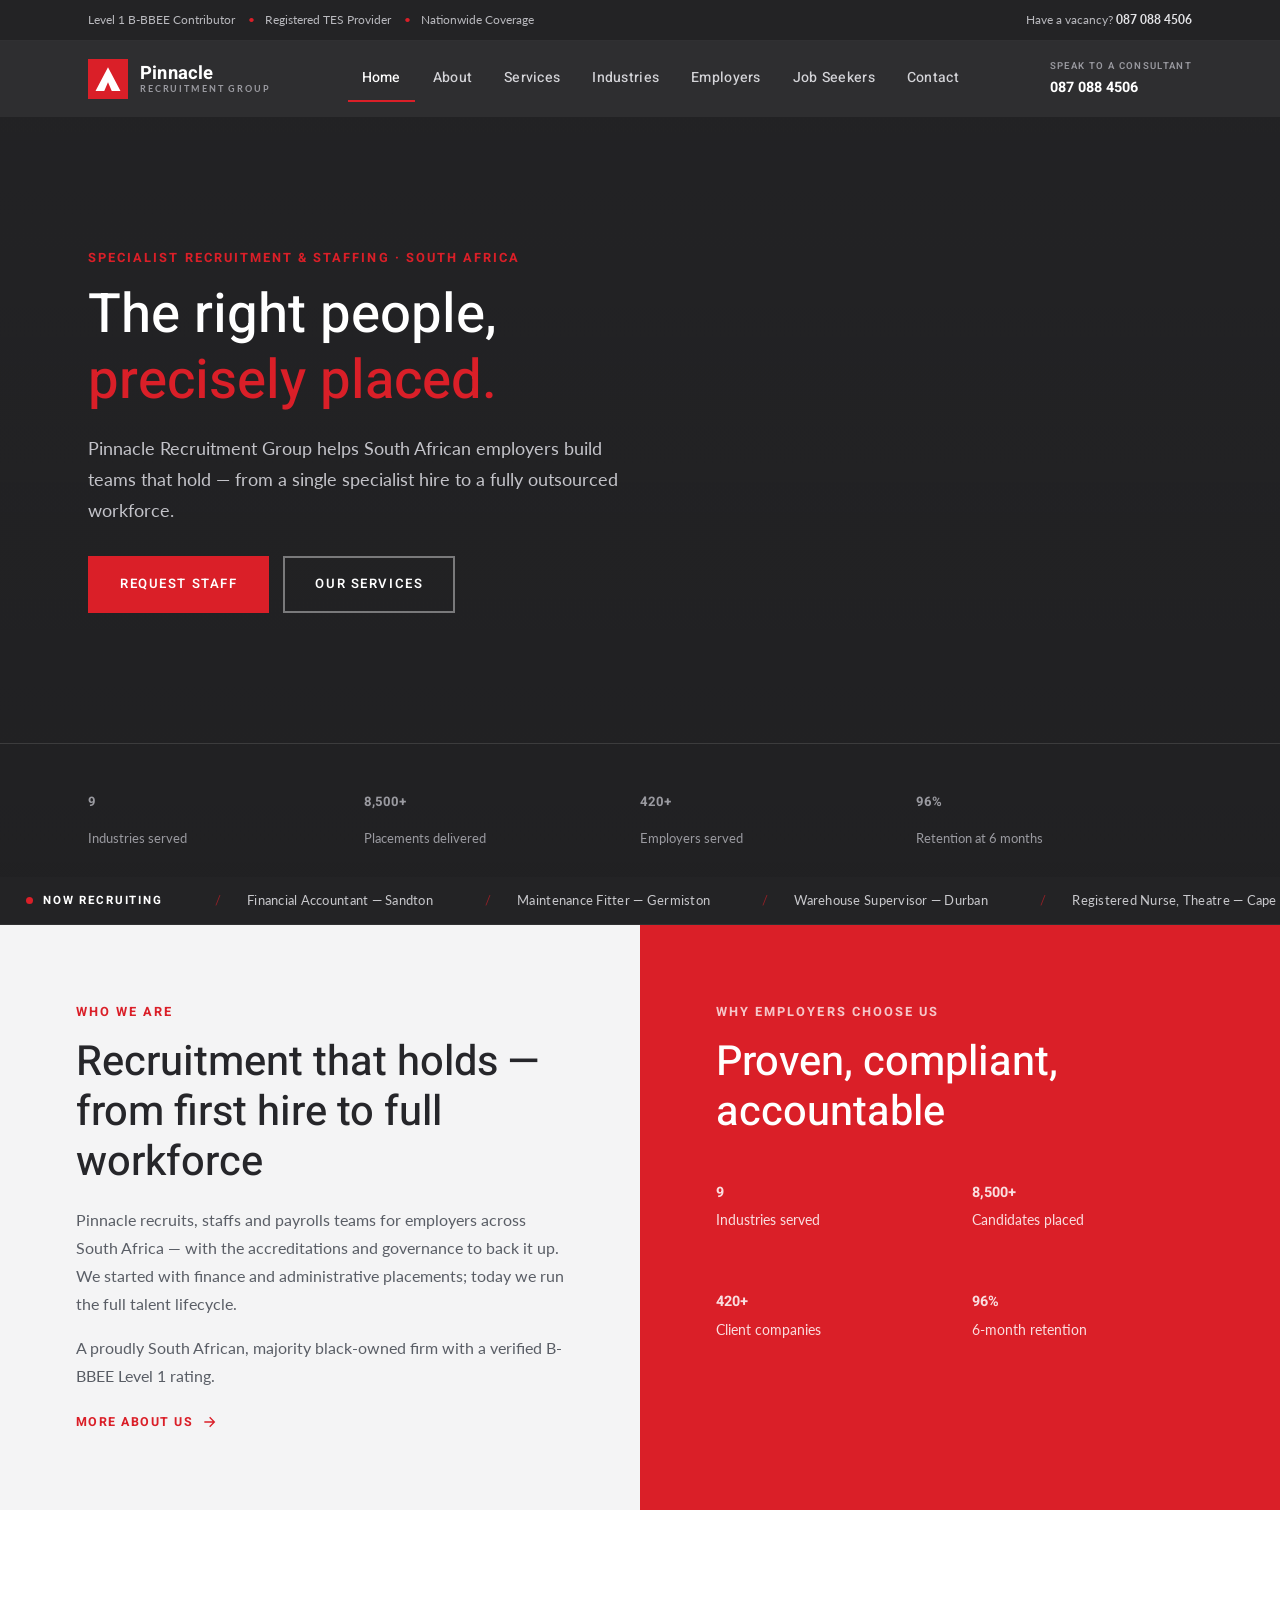
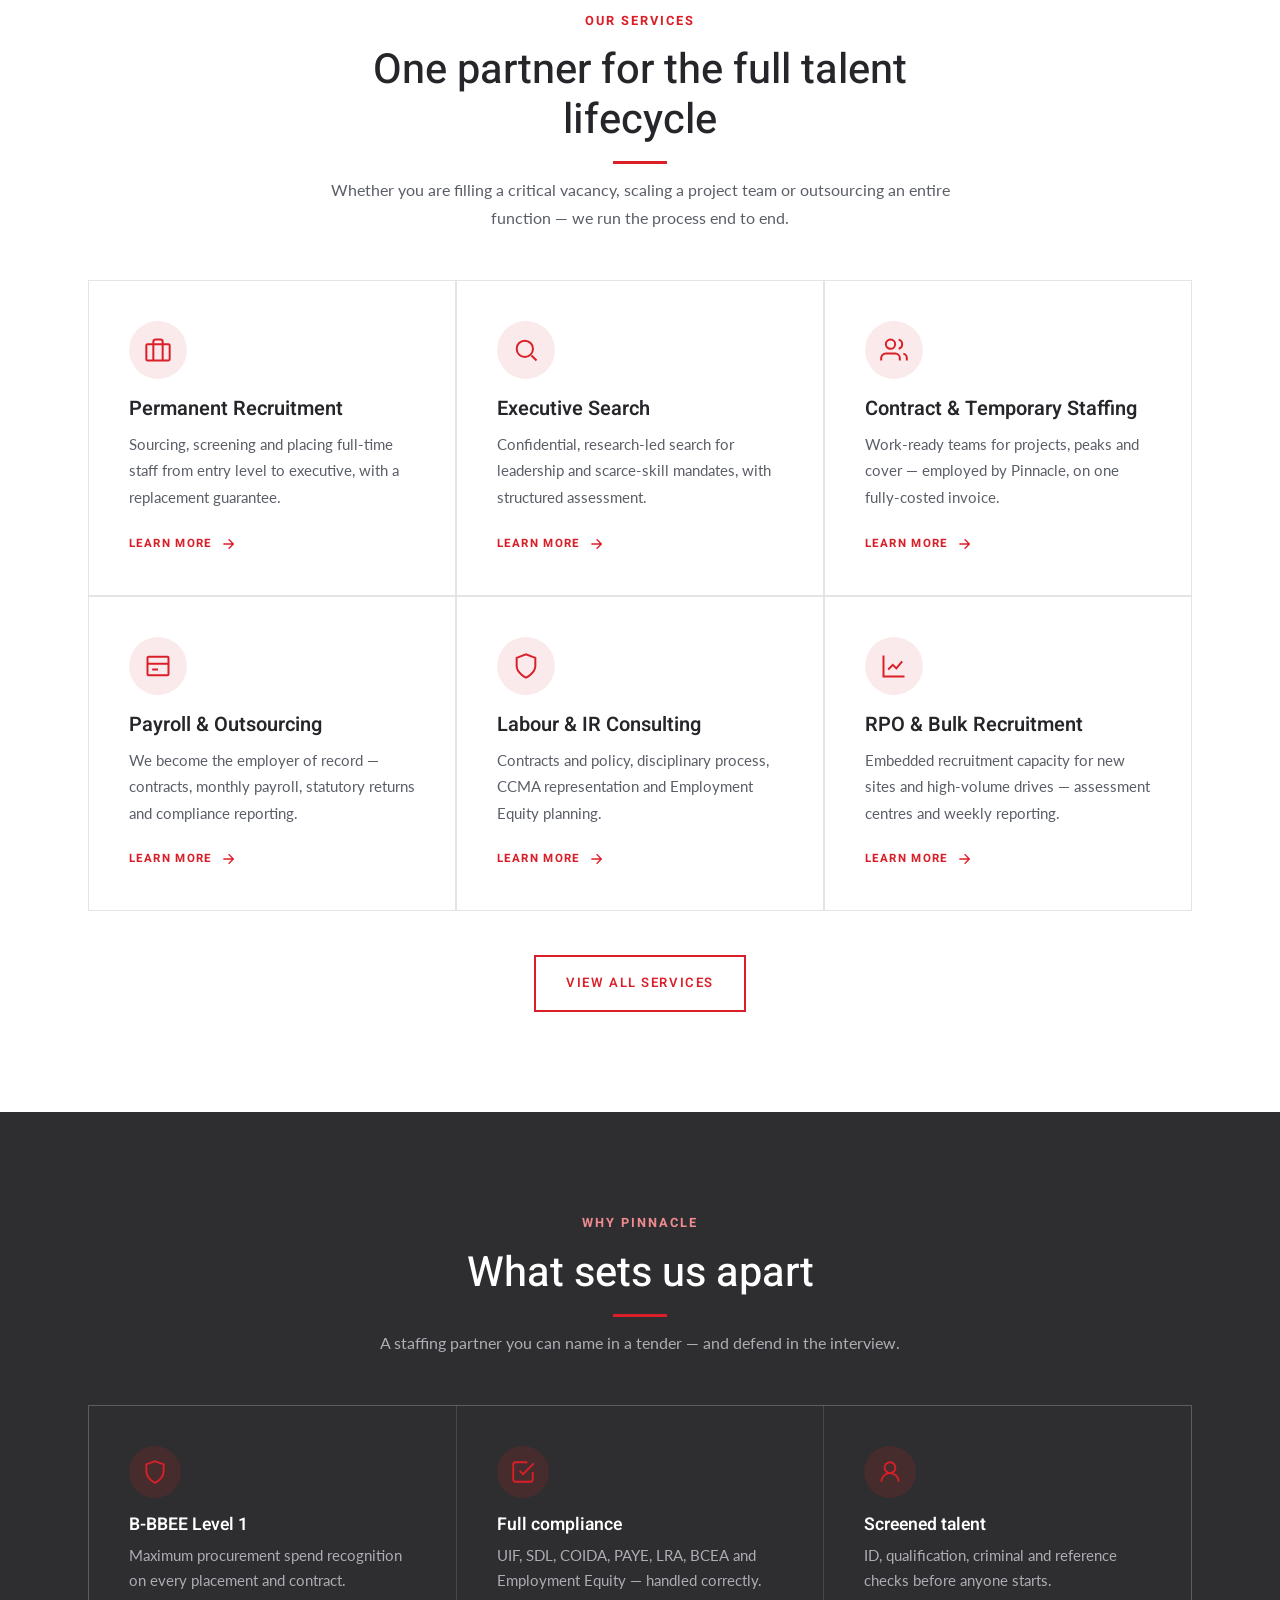
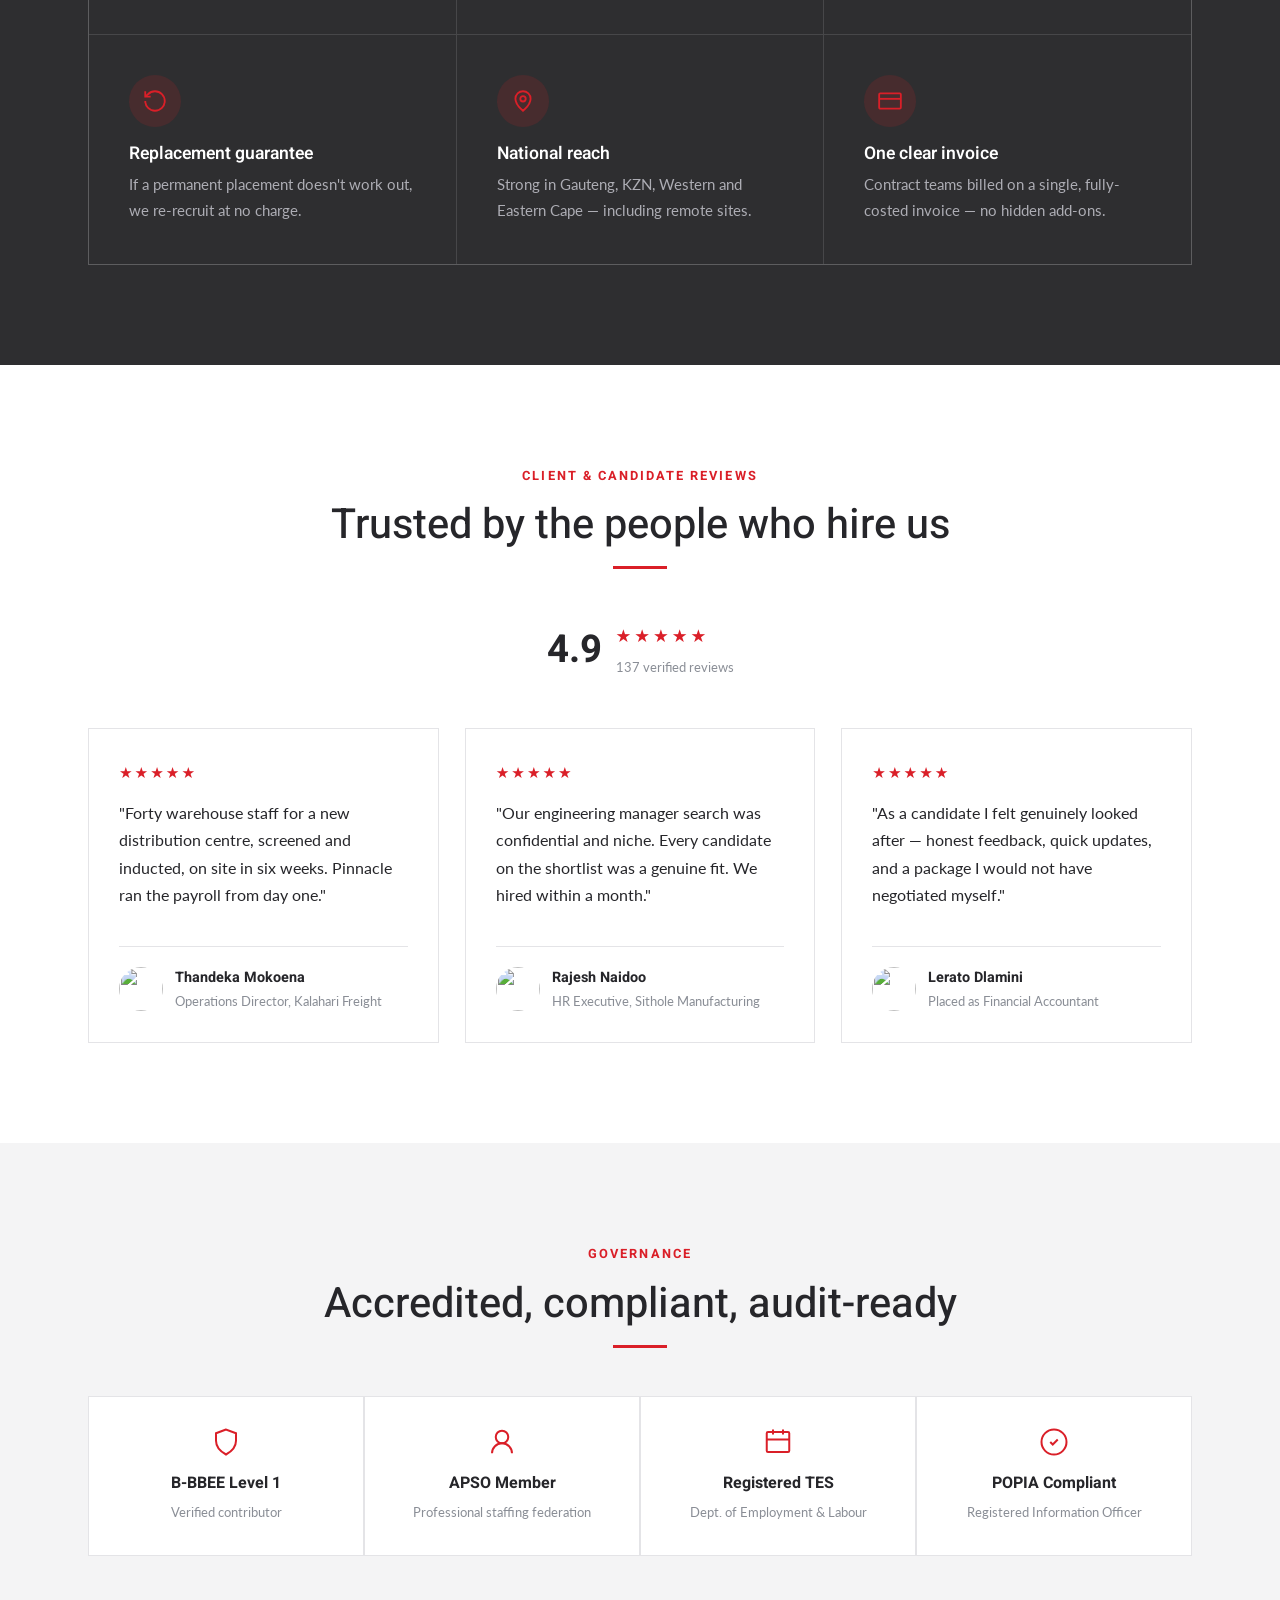
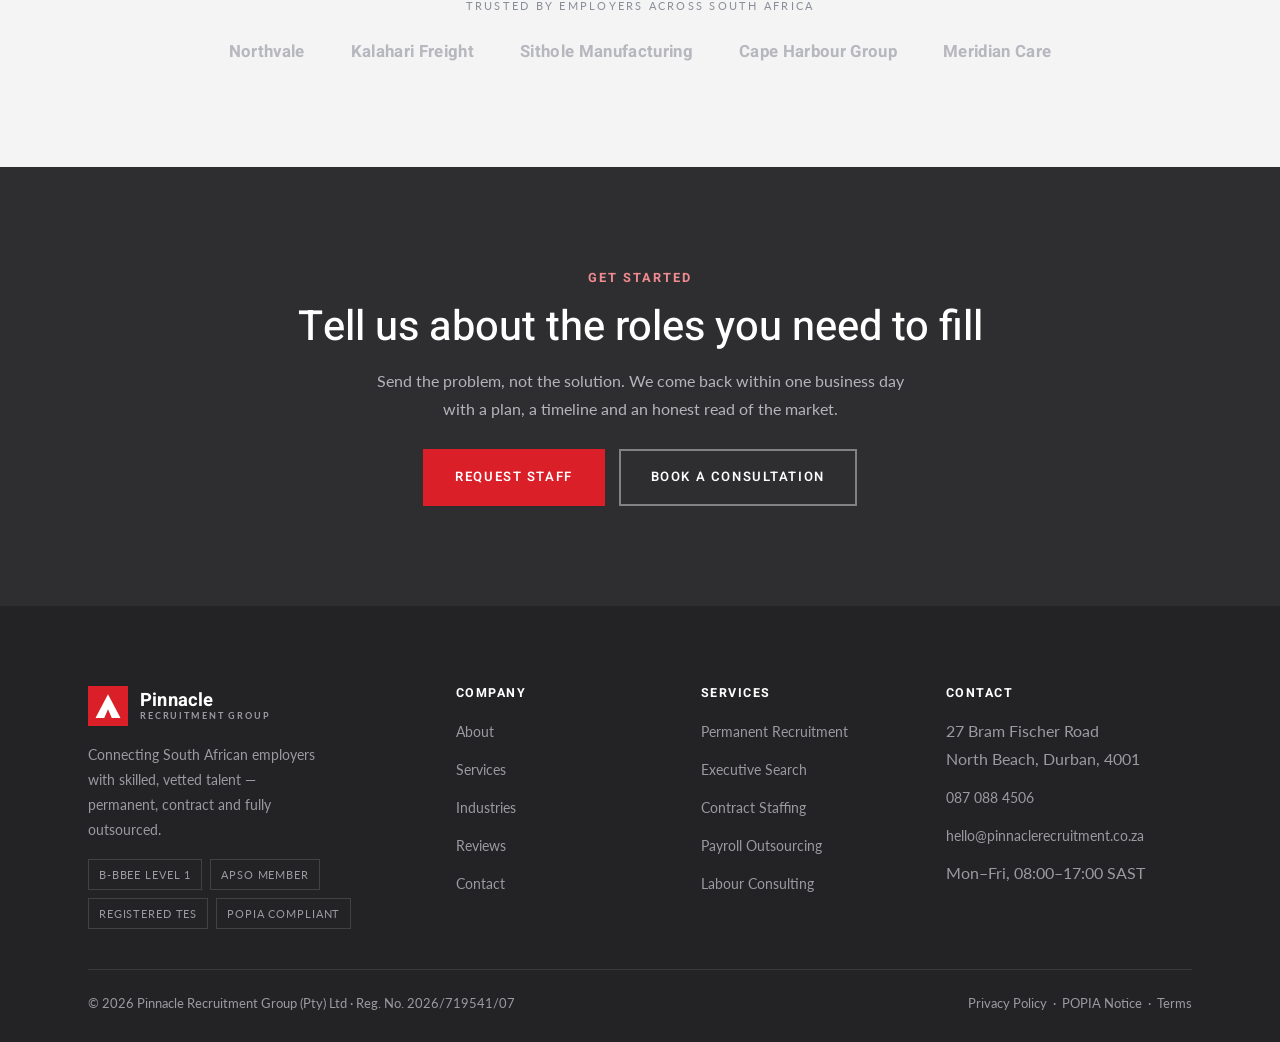
==== commit d387aa03: "Set company registration number (2026/719541/07) Co-Authored-By: Claude Sonnet 5 <noreply@anthropic." ====
--- a/index.html
+++ b/index.html
@@ -337,7 +337,7 @@
       </div>
     </div>
     <div class="footer-bottom">
-      <span>© <span data-year>2026</span> Pinnacle Recruitment Group (Pty) Ltd · Reg. No. 2019/XXXXXX/07</span>
+      <span>© <span data-year>2026</span> Pinnacle Recruitment Group (Pty) Ltd · Reg. No. 2026/719541/07</span>
       <span><a href="#">Privacy Policy</a> &nbsp;·&nbsp; <a href="#">POPIA Notice</a> &nbsp;·&nbsp; <a href="#">Terms</a></span>
     </div>
   </div>
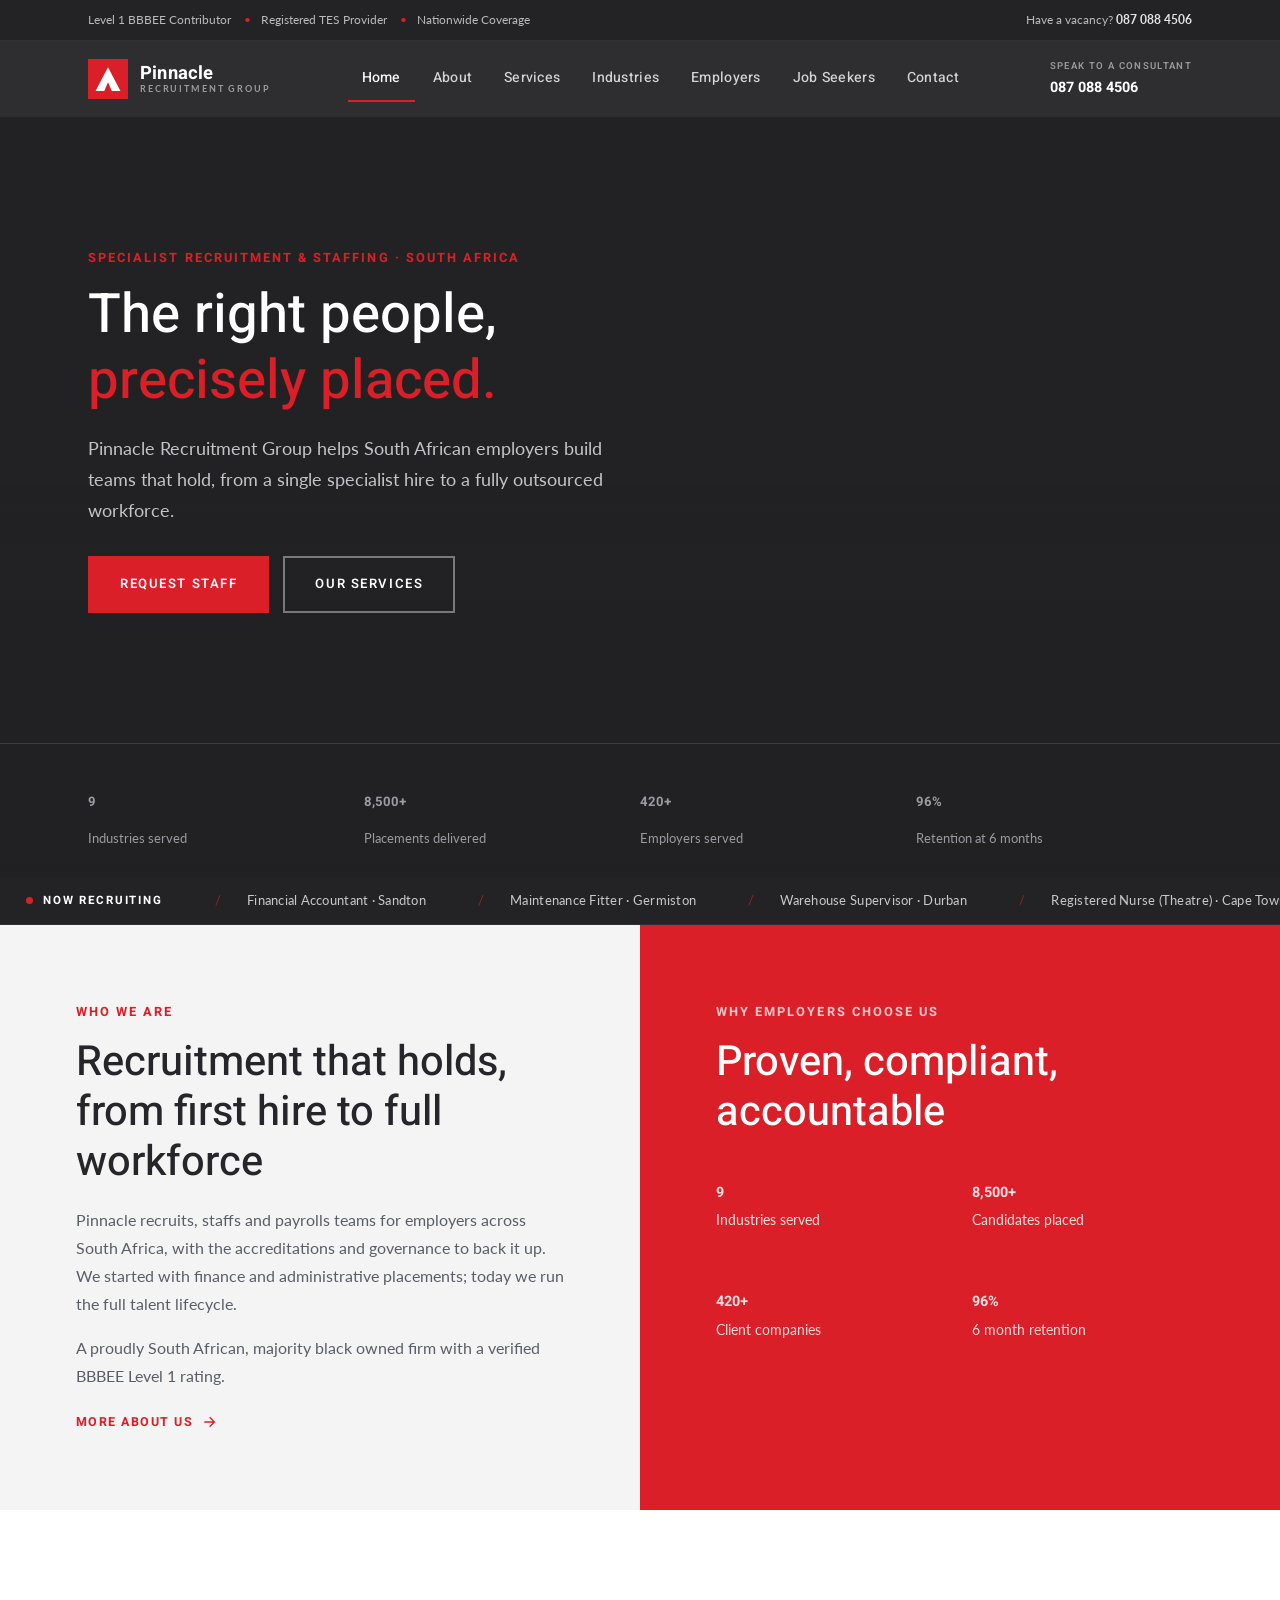
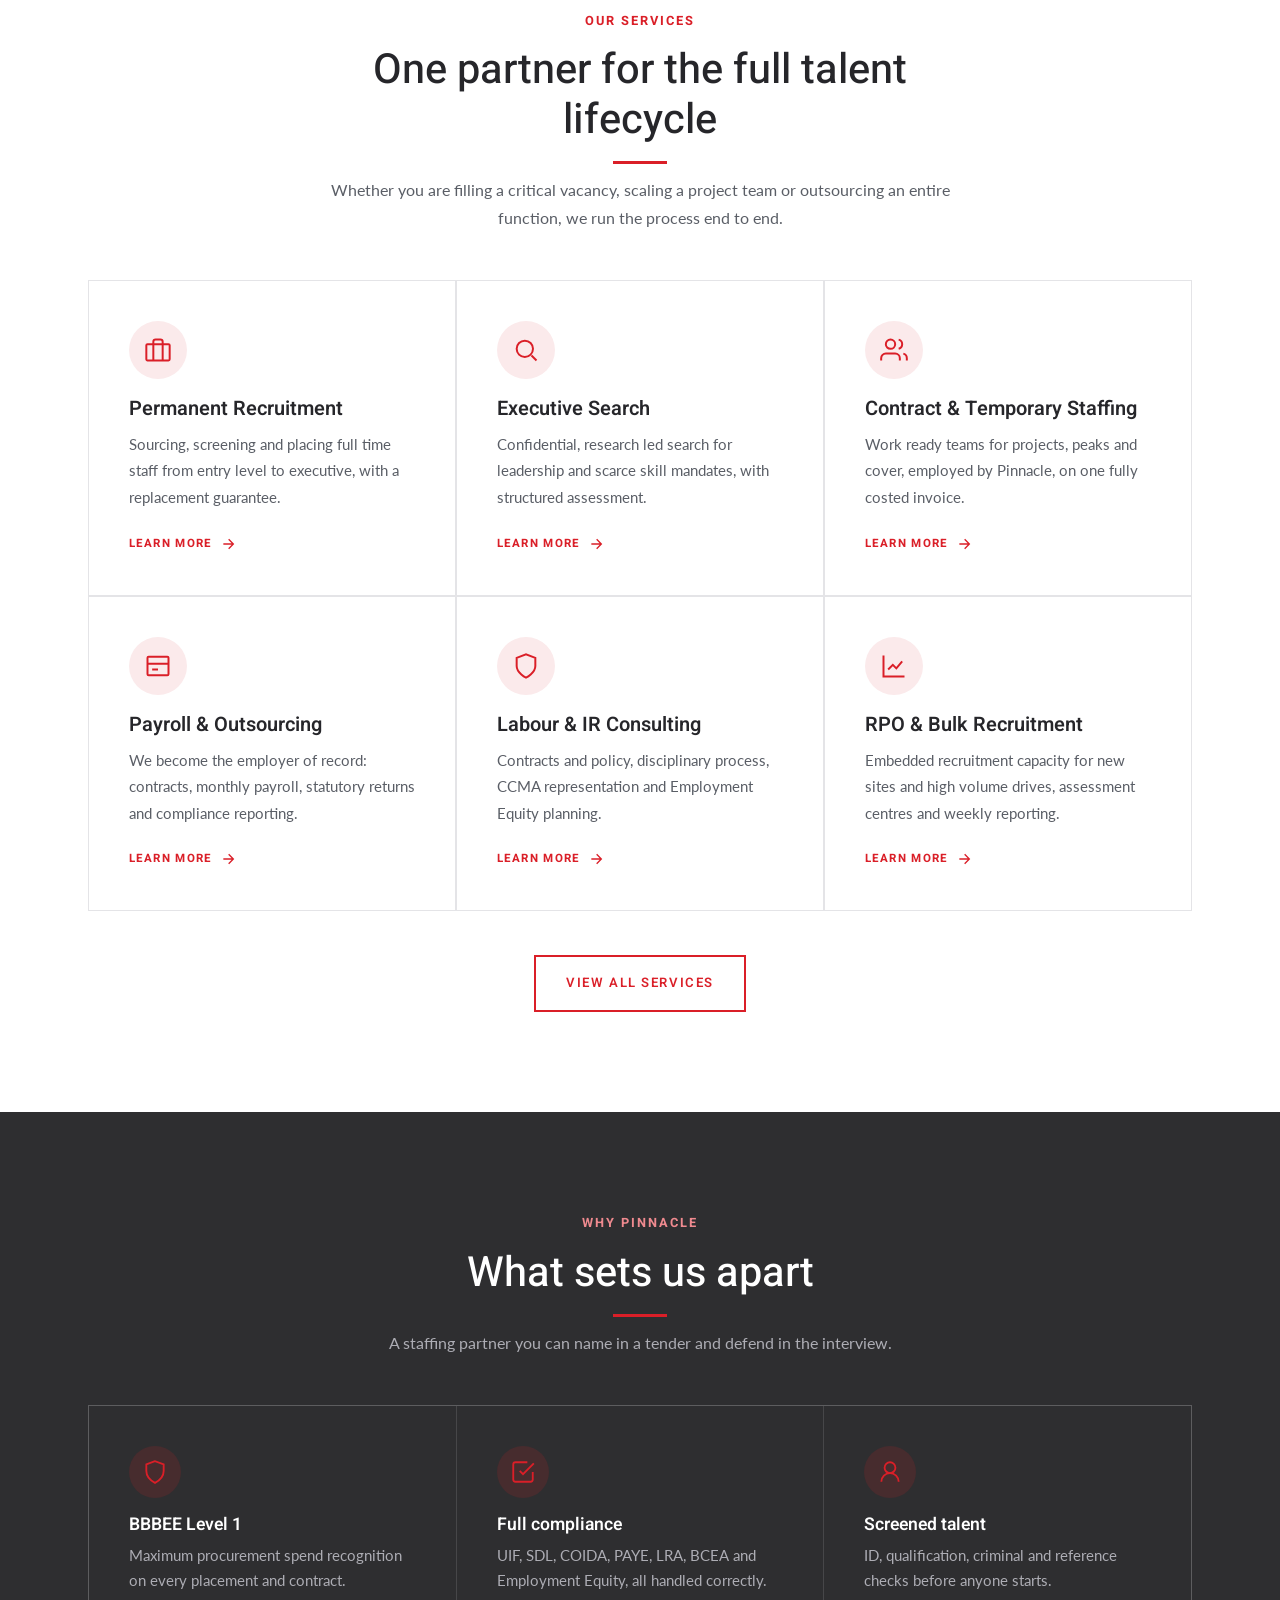
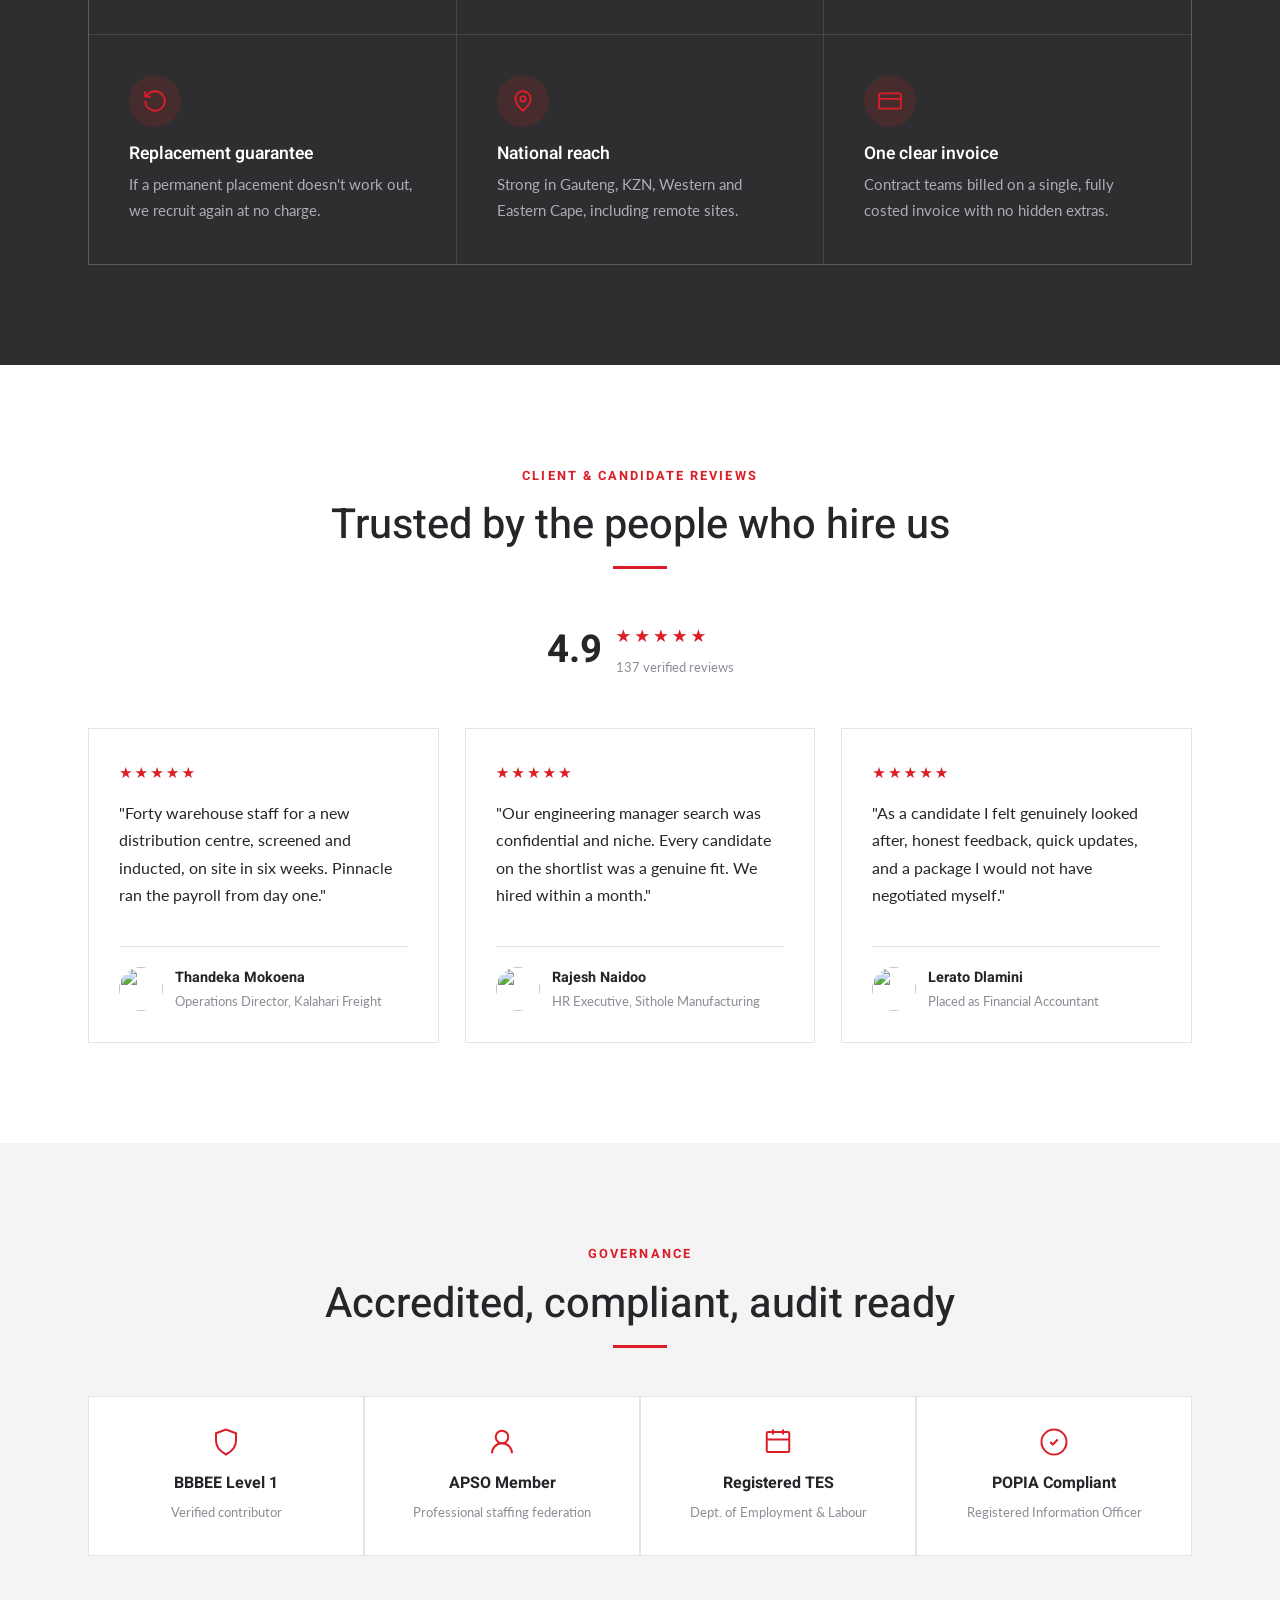
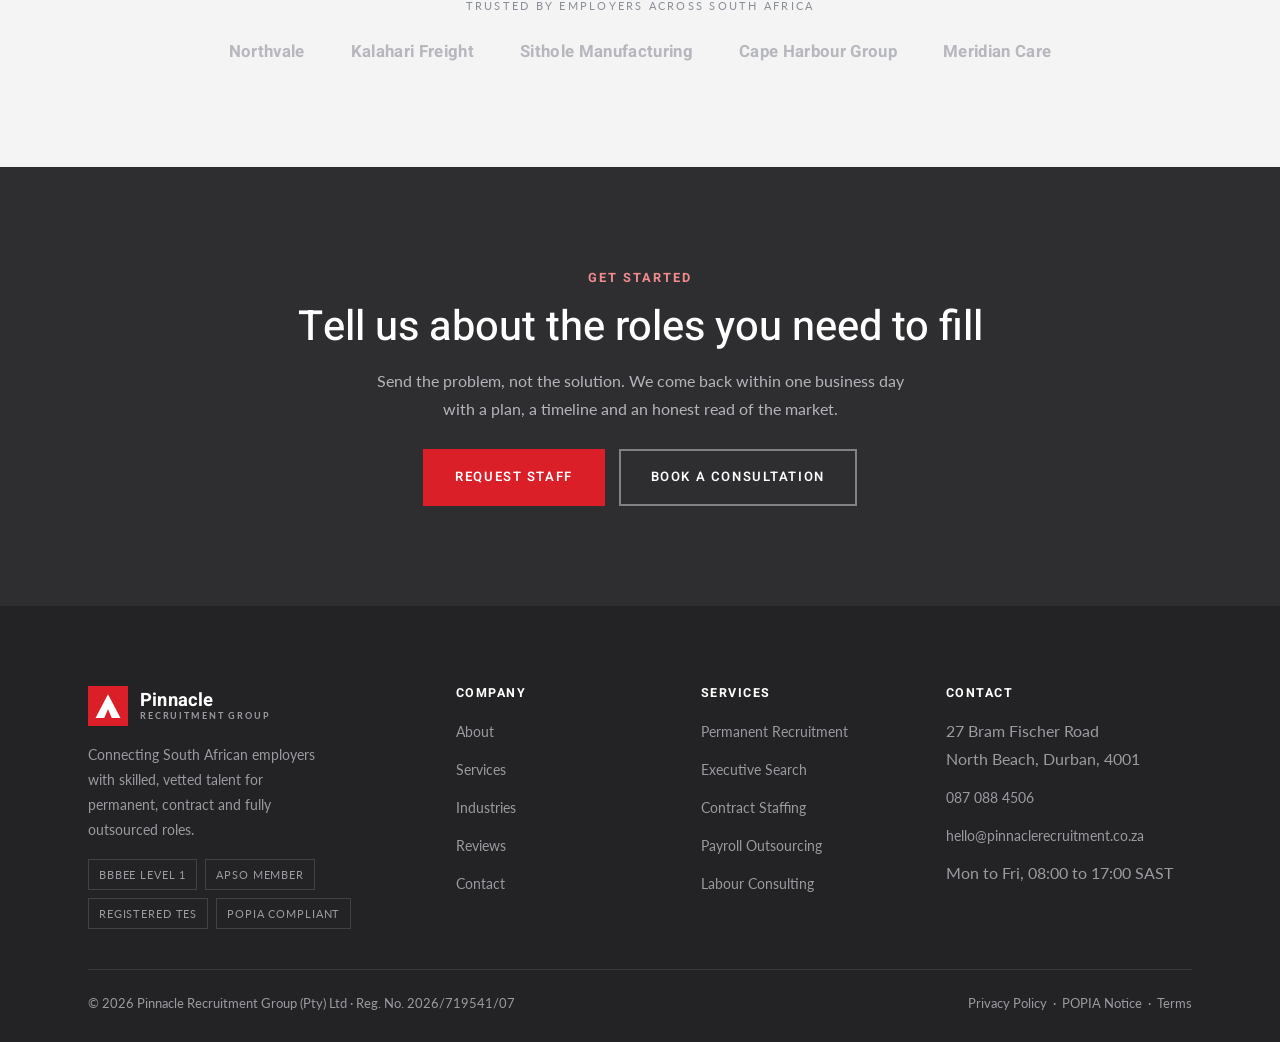
==== commit e9a63ece: "Remove hyphens and dashes from all site copy - reword hyphenated compounds (work ready, full time, b" ====
--- a/index.html
+++ b/index.html
@@ -3,13 +3,13 @@
 <head>
 <meta charset="UTF-8">
 <meta name="viewport" content="width=device-width, initial-scale=1">
-<title>Pinnacle Recruitment Group — Staffing &amp; Recruitment, South Africa</title>
-<meta name="description" content="Pinnacle Recruitment Group places vetted, work-ready talent for South African employers — permanent recruitment, contract staffing, payroll outsourcing, executive search and labour compliance.">
+<title>Pinnacle Recruitment Group | Staffing &amp; Recruitment, South Africa</title>
+<meta name="description" content="Pinnacle Recruitment Group places vetted, work ready talent for South African employers, permanent recruitment, contract staffing, payroll outsourcing, executive search and labour compliance.">
 <link rel="icon" href="assets/favicon.svg" type="image/svg+xml">
 <link rel="preconnect" href="https://fonts.googleapis.com">
 <link rel="preconnect" href="https://fonts.gstatic.com" crossorigin>
 <link href="https://fonts.googleapis.com/css2?family=Heebo:wght@400;500;600;700&family=Lato:wght@400;700&display=swap" rel="stylesheet">
-<link rel="stylesheet" href="css/style.css?v=4">
+<link rel="stylesheet" href="css/style.css?v=5">
 <script>document.documentElement.classList.add("js");</script>
 </head>
 <body>
@@ -18,7 +18,7 @@
 <div class="topbar">
   <div class="container">
     <div class="topbar__left">
-      <span>Level 1 B-BBEE Contributor</span>
+      <span>Level 1 BBBEE Contributor</span>
       <span>Registered TES Provider</span>
       <span>Nationwide Coverage</span>
     </div>
@@ -73,7 +73,7 @@
       <div class="hero__inner">
         <span class="eyebrow">Specialist Recruitment &amp; Staffing · South Africa</span>
         <h1>The right people, <span class="hero__rotator" aria-live="polite">precisely placed.</span></h1>
-        <p>Pinnacle Recruitment Group helps South African employers build teams that hold — from a single specialist hire to a fully outsourced workforce.</p>
+        <p>Pinnacle Recruitment Group helps South African employers build teams that hold, from a single specialist hire to a fully outsourced workforce.</p>
         <div class="hero__actions">
           <a class="btn" href="employers.html">Request Staff</a>
           <a class="btn btn--ghost-light" href="services.html">Our Services</a>
@@ -95,23 +95,23 @@
     <div class="ticker__track">
       <span class="ticker__set">
         <span><i></i>Now recruiting</span>
-        <span>Financial Accountant — Sandton</span>
-        <span>Maintenance Fitter — Germiston</span>
-        <span>Warehouse Supervisor — Durban</span>
-        <span>Registered Nurse, Theatre — Cape Town</span>
-        <span>Site Agent — Gqeberha</span>
-        <span>Retail Store Manager — Pretoria East</span>
-        <span>Payroll Administrator — Durban</span>
+        <span>Financial Accountant · Sandton</span>
+        <span>Maintenance Fitter · Germiston</span>
+        <span>Warehouse Supervisor · Durban</span>
+        <span>Registered Nurse (Theatre) · Cape Town</span>
+        <span>Site Agent · Gqeberha</span>
+        <span>Retail Store Manager · Pretoria East</span>
+        <span>Payroll Administrator · Durban</span>
       </span>
       <span class="ticker__set" aria-hidden="true">
         <span><i></i>Now recruiting</span>
-        <span>Financial Accountant — Sandton</span>
-        <span>Maintenance Fitter — Germiston</span>
-        <span>Warehouse Supervisor — Durban</span>
-        <span>Registered Nurse, Theatre — Cape Town</span>
-        <span>Site Agent — Gqeberha</span>
-        <span>Retail Store Manager — Pretoria East</span>
-        <span>Payroll Administrator — Durban</span>
+        <span>Financial Accountant · Sandton</span>
+        <span>Maintenance Fitter · Germiston</span>
+        <span>Warehouse Supervisor · Durban</span>
+        <span>Registered Nurse (Theatre) · Cape Town</span>
+        <span>Site Agent · Gqeberha</span>
+        <span>Retail Store Manager · Pretoria East</span>
+        <span>Payroll Administrator · Durban</span>
       </span>
     </div>
   </div>
@@ -121,9 +121,9 @@
     <div class="split-panel">
       <div class="split-panel__text reveal">
         <span class="eyebrow">Who we are</span>
-        <h2>Recruitment that holds — from first hire to full workforce</h2>
-        <p>Pinnacle recruits, staffs and payrolls teams for employers across South Africa — with the accreditations and governance to back it up. We started with finance and administrative placements; today we run the full talent lifecycle.</p>
-        <p>A proudly South African, majority black-owned firm with a verified B-BBEE Level 1 rating.</p>
+        <h2>Recruitment that holds, from first hire to full workforce</h2>
+        <p>Pinnacle recruits, staffs and payrolls teams for employers across South Africa, with the accreditations and governance to back it up. We started with finance and administrative placements; today we run the full talent lifecycle.</p>
+        <p>A proudly South African, majority black owned firm with a verified BBBEE Level 1 rating.</p>
         <a class="arrow-link" href="about.html">More about us <svg viewBox="0 0 24 24" fill="none" stroke="currentColor" stroke-width="2"><path d="M5 12h14M13 5l7 7-7 7"/></svg></a>
       </div>
       <div class="split-panel__stats reveal">
@@ -133,7 +133,7 @@
           <div><b><span data-count="9">9</span></b><span>Industries served</span></div>
           <div><b><span data-count="8500" data-suffix="+">8,500+</span></b><span>Candidates placed</span></div>
           <div><b><span data-count="420" data-suffix="+">420+</span></b><span>Client companies</span></div>
-          <div><b><span data-count="96" data-suffix="%">96%</span></b><span>6-month retention</span></div>
+          <div><b><span data-count="96" data-suffix="%">96%</span></b><span>6 month retention</span></div>
         </div>
       </div>
     </div>
@@ -145,31 +145,31 @@
       <div class="section-head center reveal">
         <span class="eyebrow">Our Services</span>
         <h2>One partner for the full talent lifecycle</h2>
-        <p>Whether you are filling a critical vacancy, scaling a project team or outsourcing an entire function — we run the process end to end.</p>
+        <p>Whether you are filling a critical vacancy, scaling a project team or outsourcing an entire function, we run the process end to end.</p>
       </div>
       <div class="card-grid reveal stagger">
         <article class="svc">
           <div class="svc__icon"><svg viewBox="0 0 24 24" fill="none" stroke="currentColor" stroke-width="1.7"><rect x="2" y="7" width="20" height="14" rx="1"/><path d="M16 21V5a2 2 0 0 0-2-2h-4a2 2 0 0 0-2 2v16"/></svg></div>
           <h3>Permanent Recruitment</h3>
-          <p>Sourcing, screening and placing full-time staff from entry level to executive, with a replacement guarantee.</p>
+          <p>Sourcing, screening and placing full time staff from entry level to executive, with a replacement guarantee.</p>
           <a class="arrow-link" href="services.html#permanent">Learn more <svg viewBox="0 0 24 24" fill="none" stroke="currentColor" stroke-width="2"><path d="M5 12h14M13 5l7 7-7 7"/></svg></a>
         </article>
         <article class="svc">
           <div class="svc__icon"><svg viewBox="0 0 24 24" fill="none" stroke="currentColor" stroke-width="1.7"><circle cx="11" cy="11" r="7"/><path d="m21 21-4.3-4.3"/></svg></div>
           <h3>Executive Search</h3>
-          <p>Confidential, research-led search for leadership and scarce-skill mandates, with structured assessment.</p>
+          <p>Confidential, research led search for leadership and scarce skill mandates, with structured assessment.</p>
           <a class="arrow-link" href="services.html#executive">Learn more <svg viewBox="0 0 24 24" fill="none" stroke="currentColor" stroke-width="2"><path d="M5 12h14M13 5l7 7-7 7"/></svg></a>
         </article>
         <article class="svc">
           <div class="svc__icon"><svg viewBox="0 0 24 24" fill="none" stroke="currentColor" stroke-width="1.7"><path d="M17 21v-2a4 4 0 0 0-4-4H5a4 4 0 0 0-4 4v2"/><circle cx="9" cy="7" r="4"/><path d="M23 21v-2a4 4 0 0 0-3-3.87M16 3.13a4 4 0 0 1 0 7.75"/></svg></div>
           <h3>Contract &amp; Temporary Staffing</h3>
-          <p>Work-ready teams for projects, peaks and cover — employed by Pinnacle, on one fully-costed invoice.</p>
+          <p>Work ready teams for projects, peaks and cover, employed by Pinnacle, on one fully costed invoice.</p>
           <a class="arrow-link" href="services.html#contract">Learn more <svg viewBox="0 0 24 24" fill="none" stroke="currentColor" stroke-width="2"><path d="M5 12h14M13 5l7 7-7 7"/></svg></a>
         </article>
         <article class="svc">
           <div class="svc__icon"><svg viewBox="0 0 24 24" fill="none" stroke="currentColor" stroke-width="1.7"><rect x="3" y="4" width="18" height="16" rx="1"/><path d="M3 10h18M7 15h5"/></svg></div>
           <h3>Payroll &amp; Outsourcing</h3>
-          <p>We become the employer of record — contracts, monthly payroll, statutory returns and compliance reporting.</p>
+          <p>We become the employer of record: contracts, monthly payroll, statutory returns and compliance reporting.</p>
           <a class="arrow-link" href="services.html#payroll">Learn more <svg viewBox="0 0 24 24" fill="none" stroke="currentColor" stroke-width="2"><path d="M5 12h14M13 5l7 7-7 7"/></svg></a>
         </article>
         <article class="svc">
@@ -181,7 +181,7 @@
         <article class="svc">
           <div class="svc__icon"><svg viewBox="0 0 24 24" fill="none" stroke="currentColor" stroke-width="1.7"><path d="M3 3v18h18"/><path d="m7 15 4-4 3 3 5-6"/></svg></div>
           <h3>RPO &amp; Bulk Recruitment</h3>
-          <p>Embedded recruitment capacity for new sites and high-volume drives — assessment centres and weekly reporting.</p>
+          <p>Embedded recruitment capacity for new sites and high volume drives, assessment centres and weekly reporting.</p>
           <a class="arrow-link" href="services.html#rpo">Learn more <svg viewBox="0 0 24 24" fill="none" stroke="currentColor" stroke-width="2"><path d="M5 12h14M13 5l7 7-7 7"/></svg></a>
         </article>
       </div>
@@ -195,18 +195,18 @@
       <div class="section-head center reveal">
         <span class="eyebrow">Why Pinnacle</span>
         <h2>What sets us apart</h2>
-        <p>A staffing partner you can name in a tender — and defend in the interview.</p>
+        <p>A staffing partner you can name in a tender and defend in the interview.</p>
       </div>
       <div class="feature-grid reveal stagger">
         <div class="feat">
           <div class="feat__icon"><svg viewBox="0 0 24 24" fill="none" stroke="currentColor" stroke-width="1.7"><path d="M12 2 4 5v6c0 5 3.4 8.5 8 11 4.6-2.5 8-6 8-11V5z"/></svg></div>
-          <h3>B-BBEE Level 1</h3>
+          <h3>BBBEE Level 1</h3>
           <p>Maximum procurement spend recognition on every placement and contract.</p>
         </div>
         <div class="feat">
           <div class="feat__icon"><svg viewBox="0 0 24 24" fill="none" stroke="currentColor" stroke-width="1.7"><path d="M9 11l3 3L22 4"/><path d="M21 12v7a2 2 0 0 1-2 2H5a2 2 0 0 1-2-2V5a2 2 0 0 1 2-2h11"/></svg></div>
           <h3>Full compliance</h3>
-          <p>UIF, SDL, COIDA, PAYE, LRA, BCEA and Employment Equity — handled correctly.</p>
+          <p>UIF, SDL, COIDA, PAYE, LRA, BCEA and Employment Equity, all handled correctly.</p>
         </div>
         <div class="feat">
           <div class="feat__icon"><svg viewBox="0 0 24 24" fill="none" stroke="currentColor" stroke-width="1.7"><circle cx="12" cy="8" r="5"/><path d="M20 21a8 8 0 0 0-16 0"/></svg></div>
@@ -216,17 +216,17 @@
         <div class="feat">
           <div class="feat__icon"><svg viewBox="0 0 24 24" fill="none" stroke="currentColor" stroke-width="1.7"><path d="M3 12a9 9 0 1 0 9-9 9 9 0 0 0-6.5 2.8L3 8"/><path d="M3 3v5h5"/></svg></div>
           <h3>Replacement guarantee</h3>
-          <p>If a permanent placement doesn't work out, we re-recruit at no charge.</p>
+          <p>If a permanent placement doesn't work out, we recruit again at no charge.</p>
         </div>
         <div class="feat">
           <div class="feat__icon"><svg viewBox="0 0 24 24" fill="none" stroke="currentColor" stroke-width="1.7"><path d="M12 21s-7-6-7-11a7 7 0 0 1 14 0c0 5-7 11-7 11z"/><circle cx="12" cy="10" r="2.5"/></svg></div>
           <h3>National reach</h3>
-          <p>Strong in Gauteng, KZN, Western and Eastern Cape — including remote sites.</p>
+          <p>Strong in Gauteng, KZN, Western and Eastern Cape, including remote sites.</p>
         </div>
         <div class="feat">
           <div class="feat__icon"><svg viewBox="0 0 24 24" fill="none" stroke="currentColor" stroke-width="1.7"><rect x="2" y="5" width="20" height="14" rx="1"/><path d="M2 10h20"/></svg></div>
           <h3>One clear invoice</h3>
-          <p>Contract teams billed on a single, fully-costed invoice — no hidden add-ons.</p>
+          <p>Contract teams billed on a single, fully costed invoice with no hidden extras.</p>
         </div>
       </div>
     </div>
@@ -262,7 +262,7 @@
         </figure>
         <figure class="review">
           <div class="review__stars">★★★★★</div>
-          <p>"As a candidate I felt genuinely looked after — honest feedback, quick updates, and a package I would not have negotiated myself."</p>
+          <p>"As a candidate I felt genuinely looked after, honest feedback, quick updates, and a package I would not have negotiated myself."</p>
           <figcaption class="review__by">
             <img src="https://images.unsplash.com/photo-1544005313-94ddf0286df2?auto=format&fit=crop&w=150&q=80" alt="">
             <span><b>Lerato Dlamini</b><span>Placed as Financial Accountant</span></span>
@@ -277,10 +277,10 @@
     <div class="container">
       <div class="section-head center reveal">
         <span class="eyebrow">Governance</span>
-        <h2>Accredited, compliant, audit-ready</h2>
+        <h2>Accredited, compliant, audit ready</h2>
       </div>
       <div class="trust-row reveal stagger">
-        <div class="trust"><svg viewBox="0 0 24 24" fill="none" stroke="currentColor" stroke-width="1.6"><path d="M12 2 4 5v6c0 5 3.4 8.5 8 11 4.6-2.5 8-6 8-11V5z"/></svg><b>B-BBEE Level 1</b><span>Verified contributor</span></div>
+        <div class="trust"><svg viewBox="0 0 24 24" fill="none" stroke="currentColor" stroke-width="1.6"><path d="M12 2 4 5v6c0 5 3.4 8.5 8 11 4.6-2.5 8-6 8-11V5z"/></svg><b>BBBEE Level 1</b><span>Verified contributor</span></div>
         <div class="trust"><svg viewBox="0 0 24 24" fill="none" stroke="currentColor" stroke-width="1.6"><circle cx="12" cy="8" r="5"/><path d="M20 21a8 8 0 0 0-16 0"/></svg><b>APSO Member</b><span>Professional staffing federation</span></div>
         <div class="trust"><svg viewBox="0 0 24 24" fill="none" stroke="currentColor" stroke-width="1.6"><rect x="3" y="4" width="18" height="16" rx="1"/><path d="M8 2v4M16 2v4M3 10h18"/></svg><b>Registered TES</b><span>Dept. of Employment &amp; Labour</span></div>
         <div class="trust"><svg viewBox="0 0 24 24" fill="none" stroke="currentColor" stroke-width="1.6"><circle cx="12" cy="12" r="10"/><path d="m9 12 2 2 4-4"/></svg><b>POPIA Compliant</b><span>Registered Information Officer</span></div>
@@ -315,8 +315,8 @@
           <svg class="brand__mark" viewBox="0 0 64 64" aria-hidden="true"><rect width="64" height="64" fill="#DA1F28"/><path d="M32 13 L52 51 H38 L32 37 L26 51 H12 Z" fill="#fff"/></svg>
           <span class="brand__text"><span class="brand__name">Pinnacle</span><span class="brand__sub">Recruitment Group</span></span>
         </a>
-        <p class="footer-blurb">Connecting South African employers with skilled, vetted talent — permanent, contract and fully outsourced.</p>
-        <div class="footer-badges"><span>B-BBEE Level 1</span><span>APSO Member</span><span>Registered TES</span><span>POPIA Compliant</span></div>
+        <p class="footer-blurb">Connecting South African employers with skilled, vetted talent for permanent, contract and fully outsourced roles.</p>
+        <div class="footer-badges"><span>BBBEE Level 1</span><span>APSO Member</span><span>Registered TES</span><span>POPIA Compliant</span></div>
       </div>
       <div class="footer-col">
         <h4>Company</h4>
@@ -332,7 +332,7 @@
           <li>27 Bram Fischer Road<br>North Beach, Durban, 4001</li>
           <li><a href="tel:0870884506">087 088 4506</a></li>
           <li><a href="mailto:hello@pinnaclerecruitment.co.za">hello@pinnaclerecruitment.co.za</a></li>
-          <li>Mon–Fri, 08:00–17:00 SAST</li>
+          <li>Mon to Fri, 08:00 to 17:00 SAST</li>
         </ul>
       </div>
     </div>
@@ -343,6 +343,6 @@
   </div>
 </footer>
 
-<script src="js/main.js?v=4"></script>
+<script src="js/main.js?v=5"></script>
 </body>
 </html>
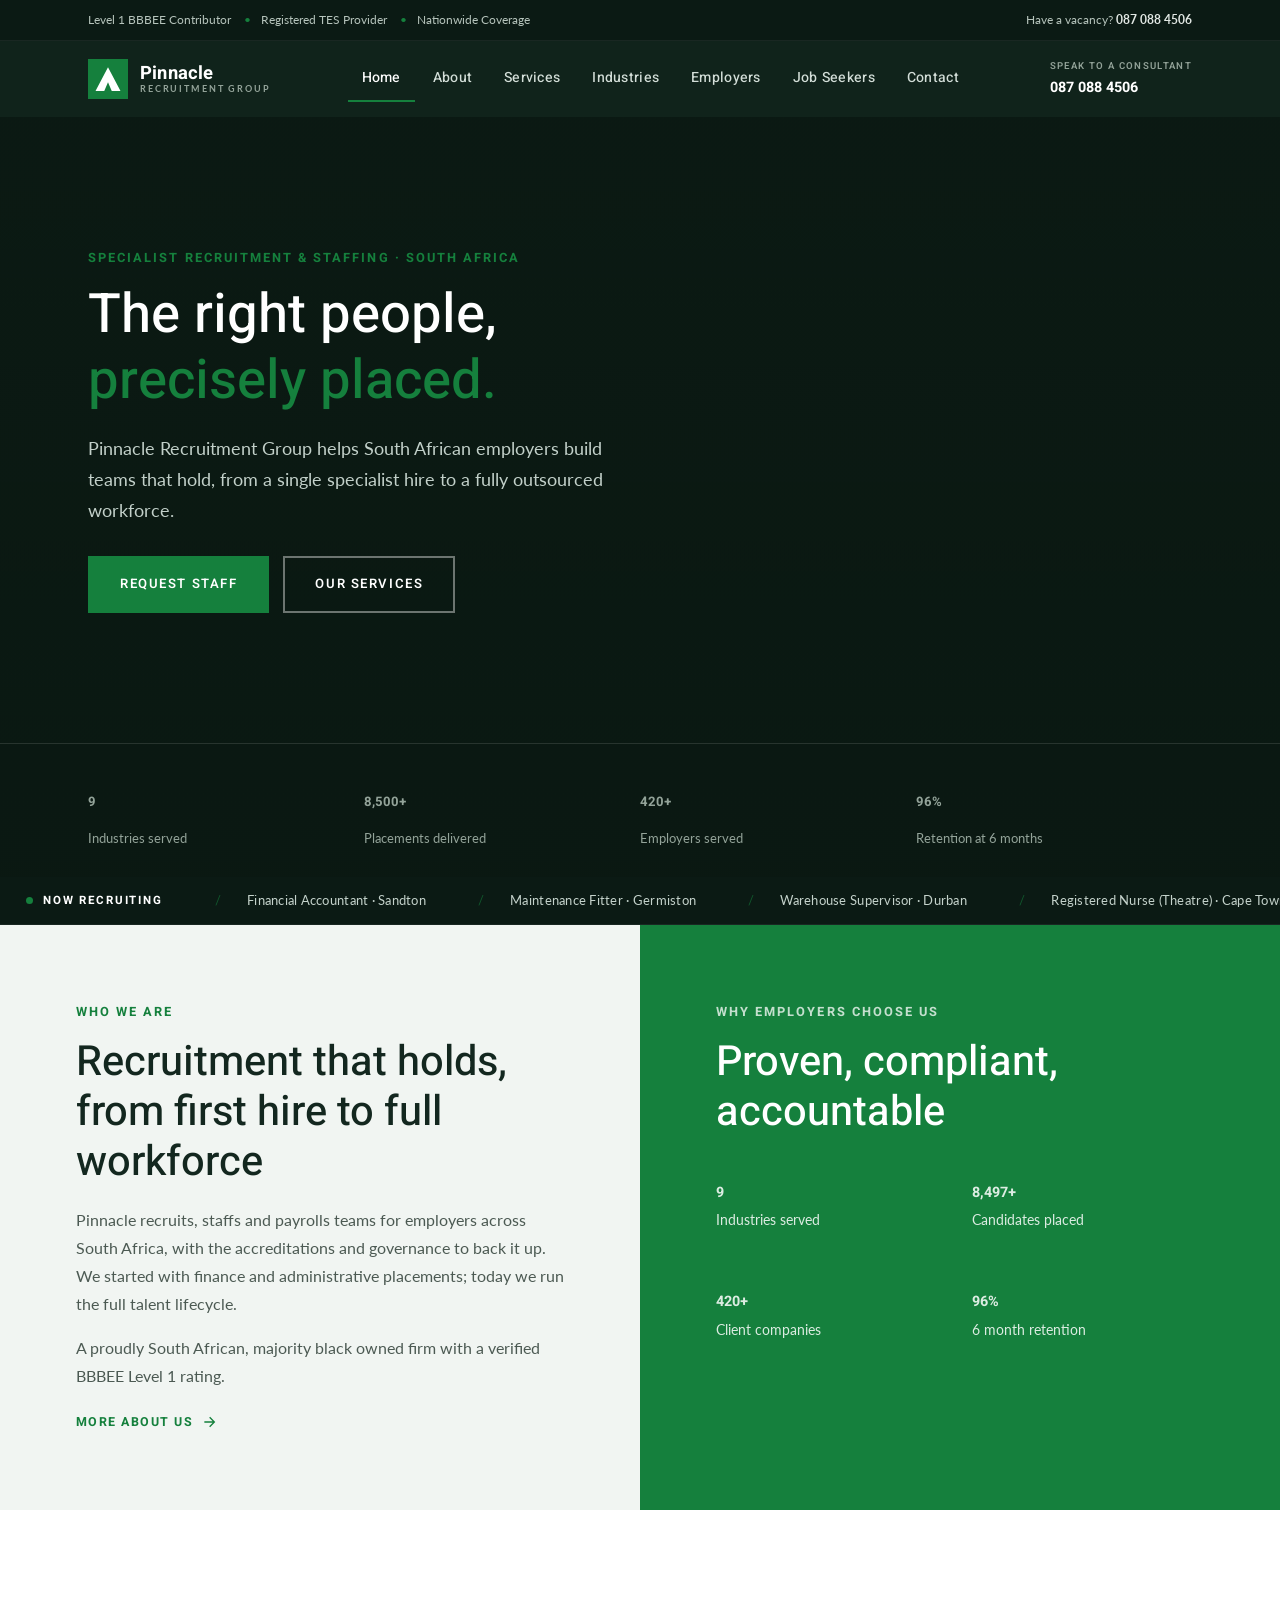
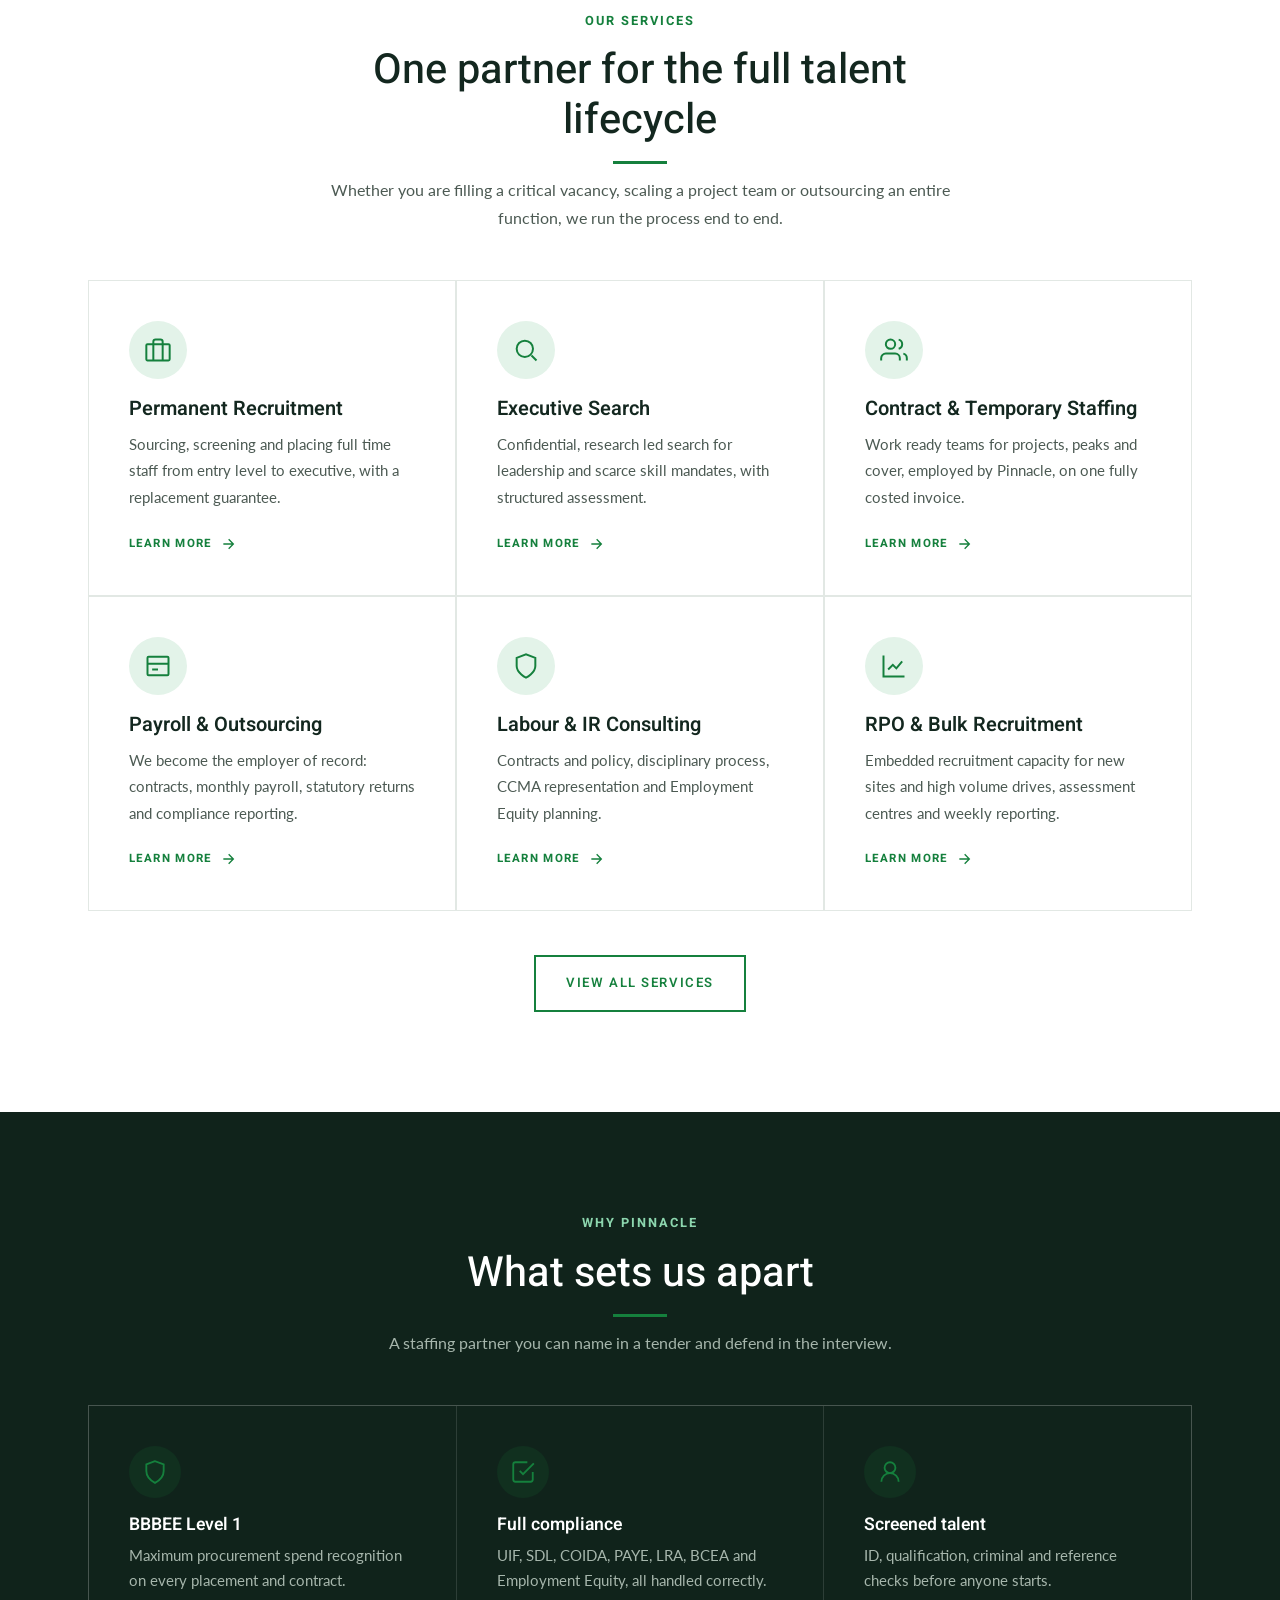
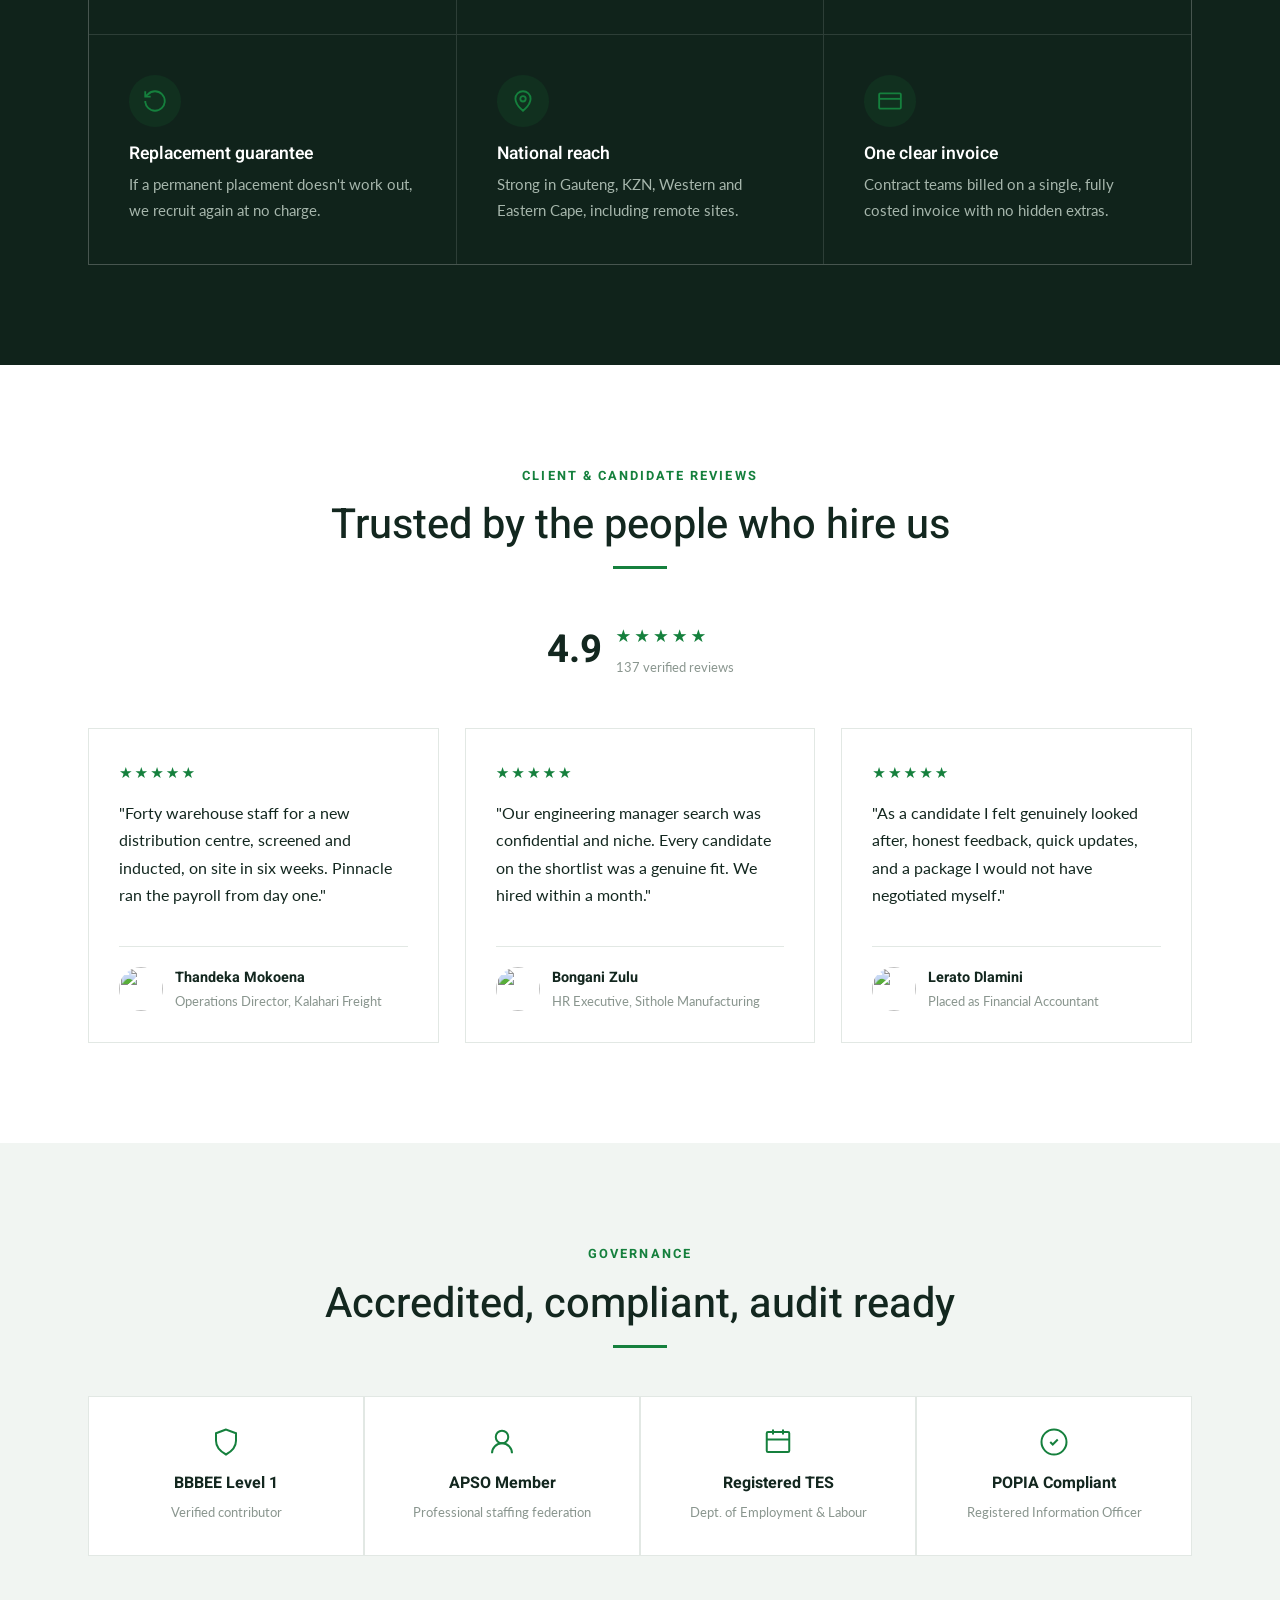
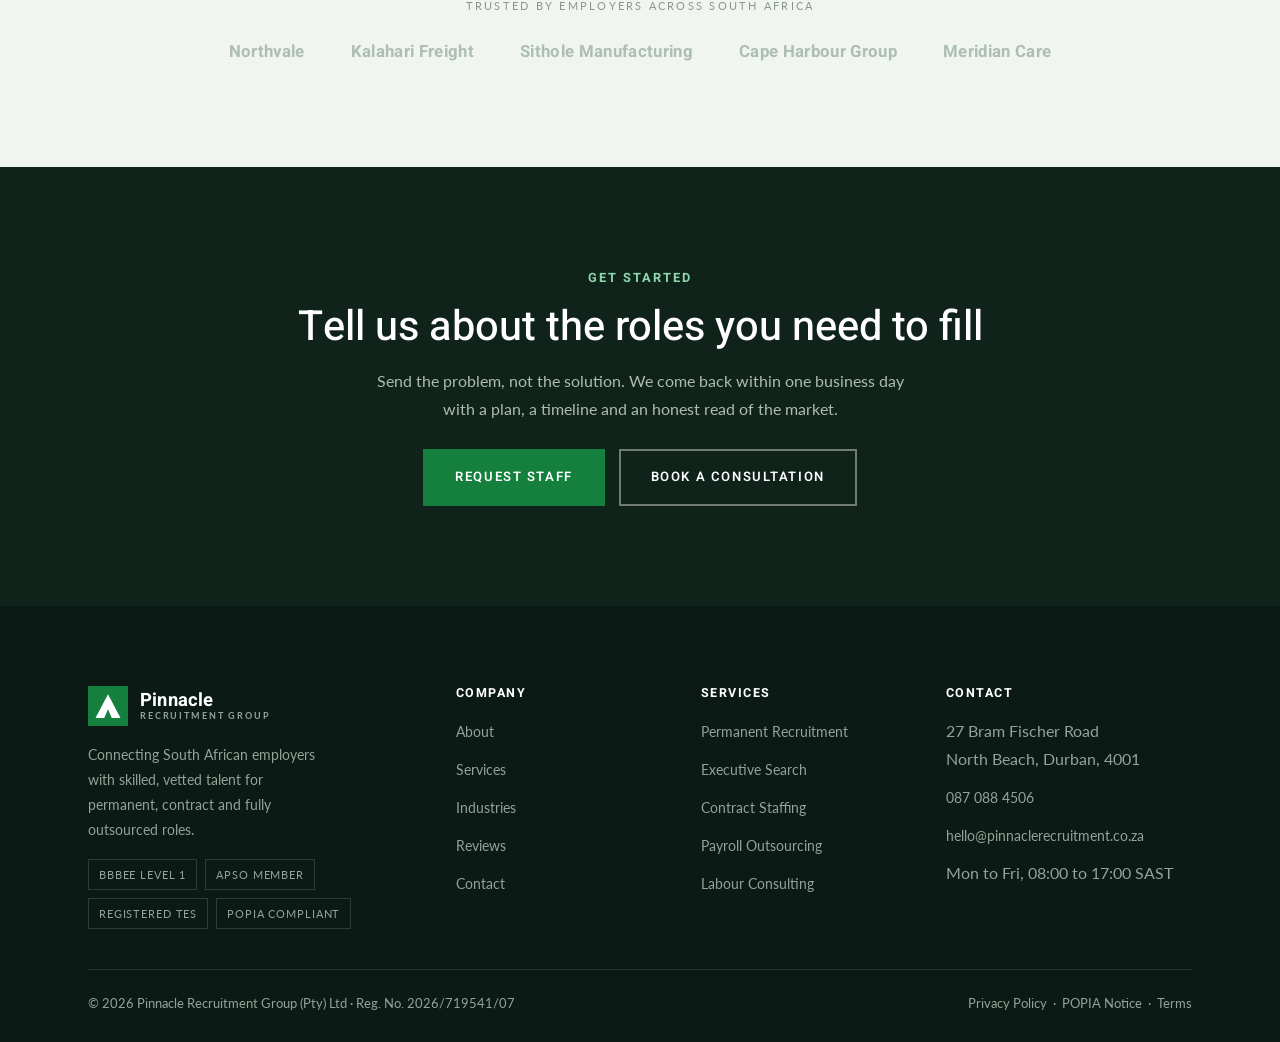
==== commit 1e7252e3: "Switch palette to green and white; use images featuring Black professionals - accent red -> green (#" ====
--- a/index.html
+++ b/index.html
@@ -9,7 +9,7 @@
 <link rel="preconnect" href="https://fonts.googleapis.com">
 <link rel="preconnect" href="https://fonts.gstatic.com" crossorigin>
 <link href="https://fonts.googleapis.com/css2?family=Heebo:wght@400;500;600;700&family=Lato:wght@400;700&display=swap" rel="stylesheet">
-<link rel="stylesheet" href="css/style.css?v=5">
+<link rel="stylesheet" href="css/style.css?v=6">
 <script>document.documentElement.classList.add("js");</script>
 </head>
 <body>
@@ -30,7 +30,7 @@
   <div class="container">
     <nav class="nav" aria-label="Primary">
       <a class="brand" href="index.html">
-        <svg class="brand__mark" viewBox="0 0 64 64" aria-hidden="true"><rect width="64" height="64" fill="#DA1F28"/><path d="M32 13 L52 51 H38 L32 37 L26 51 H12 Z" fill="#fff"/></svg>
+        <svg class="brand__mark" viewBox="0 0 64 64" aria-hidden="true"><rect width="64" height="64" fill="#15803D"/><path d="M32 13 L52 51 H38 L32 37 L26 51 H12 Z" fill="#fff"/></svg>
         <span class="brand__text"><span class="brand__name">Pinnacle</span><span class="brand__sub">Recruitment Group</span></span>
       </a>
       <div class="nav__menu">
@@ -68,7 +68,7 @@
 <main>
 
   <!-- HERO -->
-  <section class="hero" style="--hero-img:url('https://images.unsplash.com/photo-1600880292203-757bb62b4baf?auto=format&fit=crop&w=1900&q=80')">
+  <section class="hero" style="--hero-img:url('https://images.unsplash.com/photo-1444723121867-7a241cacace9?auto=format&fit=crop&w=1900&q=80')">
     <div class="container">
       <div class="hero__inner">
         <span class="eyebrow">Specialist Recruitment &amp; Staffing · South Africa</span>
@@ -248,7 +248,7 @@
           <div class="review__stars">★★★★★</div>
           <p>"Forty warehouse staff for a new distribution centre, screened and inducted, on site in six weeks. Pinnacle ran the payroll from day one."</p>
           <figcaption class="review__by">
-            <img src="https://images.unsplash.com/photo-1573496359142-b8d87734a5a2?auto=format&fit=crop&w=150&q=80" alt="">
+            <img src="https://images.unsplash.com/photo-1611432579699-484f7990b127?auto=format&fit=crop&w=150&q=80" alt="">
             <span><b>Thandeka Mokoena</b><span>Operations Director, Kalahari Freight</span></span>
           </figcaption>
         </figure>
@@ -256,15 +256,15 @@
           <div class="review__stars">★★★★★</div>
           <p>"Our engineering manager search was confidential and niche. Every candidate on the shortlist was a genuine fit. We hired within a month."</p>
           <figcaption class="review__by">
-            <img src="https://images.unsplash.com/photo-1560250097-0b93528c311a?auto=format&fit=crop&w=150&q=80" alt="">
-            <span><b>Rajesh Naidoo</b><span>HR Executive, Sithole Manufacturing</span></span>
+            <img src="https://images.unsplash.com/photo-1589386417686-0d34b5903d23?auto=format&fit=crop&w=150&q=80" alt="">
+            <span><b>Bongani Zulu</b><span>HR Executive, Sithole Manufacturing</span></span>
           </figcaption>
         </figure>
         <figure class="review">
           <div class="review__stars">★★★★★</div>
           <p>"As a candidate I felt genuinely looked after, honest feedback, quick updates, and a package I would not have negotiated myself."</p>
           <figcaption class="review__by">
-            <img src="https://images.unsplash.com/photo-1544005313-94ddf0286df2?auto=format&fit=crop&w=150&q=80" alt="">
+            <img src="https://images.unsplash.com/photo-1531123897727-8f129e1688ce?auto=format&fit=crop&w=150&q=80" alt="">
             <span><b>Lerato Dlamini</b><span>Placed as Financial Accountant</span></span>
           </figcaption>
         </figure>
@@ -295,7 +295,7 @@
   <!-- CTA -->
   <section class="section cta">
     <div class="container">
-      <span class="eyebrow" style="color:#EF8A8F">Get started</span>
+      <span class="eyebrow" style="color:#8CD6AE">Get started</span>
       <h2>Tell us about the roles you need to fill</h2>
       <p>Send the problem, not the solution. We come back within one business day with a plan, a timeline and an honest read of the market.</p>
       <div class="cta__actions">
@@ -312,7 +312,7 @@
     <div class="footer-grid">
       <div>
         <a class="brand" href="index.html">
-          <svg class="brand__mark" viewBox="0 0 64 64" aria-hidden="true"><rect width="64" height="64" fill="#DA1F28"/><path d="M32 13 L52 51 H38 L32 37 L26 51 H12 Z" fill="#fff"/></svg>
+          <svg class="brand__mark" viewBox="0 0 64 64" aria-hidden="true"><rect width="64" height="64" fill="#15803D"/><path d="M32 13 L52 51 H38 L32 37 L26 51 H12 Z" fill="#fff"/></svg>
           <span class="brand__text"><span class="brand__name">Pinnacle</span><span class="brand__sub">Recruitment Group</span></span>
         </a>
         <p class="footer-blurb">Connecting South African employers with skilled, vetted talent for permanent, contract and fully outsourced roles.</p>
@@ -343,6 +343,6 @@
   </div>
 </footer>
 
-<script src="js/main.js?v=5"></script>
+<script src="js/main.js?v=6"></script>
 </body>
 </html>
--- a/css/style.css
+++ b/css/style.css
@@ -1,23 +1,23 @@
 /* ==========================================================================
    Pinnacle Recruitment Group
-   Clean corporate staffing site — charcoal + white + red accent
+   Clean corporate staffing site — green + white
    Headings: Heebo · Body: Lato
    ========================================================================== */
 
 :root {
-  --red: #DA1F28;
-  --red-dark: #B0161D;
-  --red-tint: #FBEAEB;
-
-  --charcoal: #2E2E30;
-  --charcoal-2: #3A3A3D;
-  --heading: #26262A;
-  --text: #5A5E66;
-  --text-light: #8A8E96;
+  --red: #15803D;
+  --red-dark: #166534;
+  --red-tint: #E3F3E9;
+
+  --charcoal: #10231B;
+  --charcoal-2: #1C3A2D;
+  --heading: #13271F;
+  --text: #4C5A53;
+  --text-light: #8A968F;
 
   --bg: #FFFFFF;
-  --bg-soft: #F4F4F5;
-  --line: #E4E4E7;
+  --bg-soft: #F1F5F2;
+  --line: #E2E8E4;
   --line-dark: rgba(255,255,255,.12);
 
   --font-head: "Heebo", "Segoe UI", system-ui, sans-serif;
@@ -56,7 +56,7 @@
 .container { width: 100%; max-width: var(--container); margin: 0 auto; padding: 0 var(--pad); }
 .section { padding: clamp(56px, 9vw, 100px) 0; }
 .section--soft { background: var(--bg-soft); }
-.section--charcoal { background: var(--charcoal); color: #C8C8CC; }
+.section--charcoal { background: var(--charcoal); color: #C4D2CB; }
 .section--charcoal h1, .section--charcoal h2, .section--charcoal h3 { color: #fff; }
 
 .eyebrow {
@@ -64,12 +64,12 @@
   font-size: .8rem; letter-spacing: .16em; text-transform: uppercase;
   color: var(--red); margin-bottom: 14px;
 }
-.section--charcoal .eyebrow { color: #EF8A8F; }
+.section--charcoal .eyebrow { color: #8CD6AE; }
 
 .section-head { max-width: 640px; margin-bottom: 48px; }
 .section-head.center { margin-left: auto; margin-right: auto; text-align: center; }
 .section-head p { margin-top: 12px; color: var(--text); }
-.section--charcoal .section-head p { color: #ADADB4; }
+.section--charcoal .section-head p { color: #A6B6AC; }
 
 /* Buttons ------------------------------------------------------------------- */
 .btn {
@@ -96,12 +96,12 @@
 
 /* Top bar ------------------------------------------------------------------- */
 .topbar {
-  background: #232325; color: #B9B9BE; font-size: .78rem;
+  background: #0B1A14; color: #B6C4BC; font-size: .78rem;
   border-bottom: 1px solid rgba(255,255,255,.06);
 }
 .topbar .container { display: flex; justify-content: space-between; align-items: center; height: 40px; gap: 16px; }
 .topbar__left span + span::before { content: "•"; margin: 0 10px; color: var(--red); }
-.topbar a { color: #E4E4E7; font-weight: 700; }
+.topbar a { color: #E2E8E4; font-weight: 700; }
 @media (max-width: 780px) { .topbar__left span:nth-child(n+2) { display: none; } }
 
 /* Header ------------------------------------------------------------------- */
@@ -111,12 +111,12 @@
 .brand__mark { width: 40px; height: 40px; }
 .brand__text { line-height: 1.05; }
 .brand__name { display: block; font-family: var(--font-head); font-weight: 700; font-size: 1.15rem; color: #fff; letter-spacing: .01em; }
-.brand__sub { display: block; font-size: .58rem; letter-spacing: .2em; text-transform: uppercase; color: #9A9AA0; font-weight: 700; }
+.brand__sub { display: block; font-size: .58rem; letter-spacing: .2em; text-transform: uppercase; color: #93A399; font-weight: 700; }
 
 .nav__menu { display: flex; align-items: center; gap: 4px; }
 .nav__menu a {
   font-family: var(--font-head); font-weight: 500; font-size: .88rem;
-  color: #D4D4D8; padding: 10px 14px; letter-spacing: .02em;
+  color: #D3DED8; padding: 10px 14px; letter-spacing: .02em;
   border-bottom: 2px solid transparent; transition: color .2s, border-color .2s;
 }
 .nav__menu a:hover { color: #fff; }
@@ -124,29 +124,29 @@
 
 .nav__cta { display: flex; align-items: center; gap: 16px; flex-shrink: 0; }
 .nav__phone { font-family: var(--font-head); font-weight: 700; font-size: .9rem; color: #fff; white-space: nowrap; }
-.nav__phone span { display: block; font-size: .6rem; font-weight: 600; letter-spacing: .14em; text-transform: uppercase; color: #9A9AA0; }
+.nav__phone span { display: block; font-size: .6rem; font-weight: 600; letter-spacing: .14em; text-transform: uppercase; color: #93A399; }
 
 .nav__toggle { display: none; width: 44px; height: 44px; border: 1px solid rgba(255,255,255,.2); padding: 12px; }
 .nav__toggle span { display: block; height: 2px; background: #fff; }
 .nav__toggle span + span { margin-top: 5px; }
 
 /* Hero -------------------------------------------------------------------- */
-.hero { position: relative; background: var(--charcoal); color: #C8C8CC; overflow: hidden; }
+.hero { position: relative; background: var(--charcoal); color: #C4D2CB; overflow: hidden; }
 .hero::before {
   content: ""; position: absolute; inset: 0; z-index: 0;
-  background-image: linear-gradient(rgba(30,30,32,.82), rgba(30,30,32,.92)), var(--hero-img, none);
+  background-image: linear-gradient(rgba(9,22,16,.82), rgba(9,22,16,.92)), var(--hero-img, none);
   background-size: cover; background-position: center; opacity: .9;
 }
 .hero > .container { position: relative; z-index: 2; }
 .hero__inner { position: relative; z-index: 2; padding: clamp(64px, 12vw, 130px) 0; max-width: 720px; }
 .hero h1 { color: #fff; margin-bottom: 20px; font-weight: 500; }
-.hero p { font-size: 1.1rem; color: #C3C3C9; margin-bottom: 30px; max-width: 560px; }
+.hero p { font-size: 1.1rem; color: #C2D0C9; margin-bottom: 30px; max-width: 560px; }
 .hero__actions { display: flex; flex-wrap: wrap; gap: 14px; }
 .hero__strip { position: relative; z-index: 2; border-top: 1px solid var(--line-dark); }
 .hero__strip .container { display: grid; grid-template-columns: repeat(4, 1fr); }
 .hero__stat { padding: 26px 24px 26px 0; }
 .hero__stat b { display: block; font-family: var(--font-head); font-size: 1.9rem; font-weight: 700; color: #fff; }
-.hero__stat span { font-size: .82rem; color: #9A9AA0; }
+.hero__stat span { font-size: .82rem; color: #93A399; }
 
 /* Split panel (about + stats) ------------------------------------------------ */
 .split-panel { display: grid; grid-template-columns: 1fr 1fr; }
@@ -178,7 +178,7 @@
 .feat__icon { width: 40px; height: 40px; color: var(--red); margin-bottom: 16px; }
 .feat__icon svg { width: 100%; height: 100%; }
 .feat h3 { color: #fff; font-size: 1.1rem; margin-bottom: 8px; }
-.feat p { font-size: .92rem; color: #ADADB4; margin: 0; }
+.feat p { font-size: .92rem; color: #A6B6AC; margin: 0; }
 
 /* Reviews ------------------------------------------------------------------- */
 .reviews { display: grid; grid-template-columns: repeat(3, 1fr); gap: 26px; }
@@ -204,7 +204,7 @@
 .trust span { font-size: .8rem; color: var(--text-light); }
 
 .logos-line { display: flex; flex-wrap: wrap; align-items: center; justify-content: center; gap: 22px 46px; }
-.logos-line span { font-family: var(--font-head); font-weight: 700; font-size: 1.05rem; color: #B7B7BE; letter-spacing: .02em; }
+.logos-line span { font-family: var(--font-head); font-weight: 700; font-size: 1.05rem; color: #AEBEB4; letter-spacing: .02em; }
 
 /* Two-column content (features on inner pages) --------------------------- */
 .two-col { display: grid; grid-template-columns: 1fr 1fr; gap: clamp(32px, 6vw, 72px); align-items: center; }
@@ -227,11 +227,11 @@
 .svc-block h2 { margin-bottom: 14px; }
 
 /* Page hero (inner) ------------------------------------------------------ */
-.page-hero { background: var(--charcoal); color: #C8C8CC; padding: clamp(48px, 8vw, 84px) 0; }
-.page-hero .crumbs { font-size: .78rem; color: #9A9AA0; margin-bottom: 12px; letter-spacing: .04em; }
-.page-hero .crumbs a { color: #C8C8CC; }
+.page-hero { background: var(--charcoal); color: #C4D2CB; padding: clamp(48px, 8vw, 84px) 0; }
+.page-hero .crumbs { font-size: .78rem; color: #93A399; margin-bottom: 12px; letter-spacing: .04em; }
+.page-hero .crumbs a { color: #C4D2CB; }
 .page-hero h1 { color: #fff; margin-bottom: 12px; }
-.page-hero p { color: #B4B4BB; max-width: 640px; font-size: 1.05rem; }
+.page-hero p { color: #ADBCB3; max-width: 640px; font-size: 1.05rem; }
 
 /* Values / stack list --------------------------------------------------- */
 .stack li { padding: 22px 0; border-bottom: 1px solid var(--line); display: grid; grid-template-columns: 44px 1fr; gap: 18px; align-items: start; }
@@ -253,7 +253,7 @@
 .sectors > * { min-width: 0; }
 .sector { position: relative; min-height: 240px; display: flex; align-items: flex-end; color: #fff; overflow: hidden; }
 .sector img { position: absolute; inset: 0; width: 100%; height: 100%; object-fit: cover; }
-.sector::after { content: ""; position: absolute; inset: 0; background: linear-gradient(rgba(30,30,32,.15), rgba(30,30,32,.85)); }
+.sector::after { content: ""; position: absolute; inset: 0; background: linear-gradient(rgba(9,22,16,.15), rgba(9,22,16,.85)); }
 .sector__body { position: relative; z-index: 1; padding: 22px; }
 .sector__body b { display: block; font-family: var(--font-head); font-size: 1.15rem; }
 .sector__body span { font-size: .82rem; color: rgba(255,255,255,.82); }
@@ -306,13 +306,13 @@
 .faq__a p { color: var(--text); padding-bottom: 22px; margin: 0; font-size: .96rem; }
 
 /* CTA band --------------------------------------------------------- */
-.cta { background: var(--charcoal); color: #C8C8CC; text-align: center; }
+.cta { background: var(--charcoal); color: #C4D2CB; text-align: center; }
 .cta h2 { color: #fff; margin-bottom: 14px; }
-.cta p { max-width: 560px; margin: 0 auto 26px; color: #B4B4BB; }
+.cta p { max-width: 560px; margin: 0 auto 26px; color: #ADBCB3; }
 .cta__actions { display: flex; gap: 14px; justify-content: center; flex-wrap: wrap; }
 
 /* Footer --------------------------------------------------------------- */
-.site-footer { background: #232325; color: #9A9AA0; padding: clamp(48px, 7vw, 80px) 0 28px; }
+.site-footer { background: #0B1A14; color: #93A399; padding: clamp(48px, 7vw, 80px) 0 28px; }
 .footer-grid { display: grid; grid-template-columns: 1.6fr 1fr 1fr 1.2fr; gap: 40px; padding-bottom: 40px; border-bottom: 1px solid rgba(255,255,255,.1); }
 .footer-grid > * { min-width: 0; }
 .site-footer .brand__name { color: #fff; }
@@ -321,10 +321,10 @@
 .footer-badges span { border: 1px solid rgba(255,255,255,.14); padding: 5px 10px; font-size: .68rem; letter-spacing: .08em; text-transform: uppercase; }
 .footer-col h4 { font-family: var(--font-head); font-size: .78rem; font-weight: 700; letter-spacing: .12em; text-transform: uppercase; color: #fff; margin-bottom: 16px; }
 .footer-col li { margin-bottom: 10px; }
-.footer-col a { color: #9A9AA0; font-size: .9rem; }
+.footer-col a { color: #93A399; font-size: .9rem; }
 .footer-col a:hover { color: #fff; }
 .footer-bottom { display: flex; justify-content: space-between; gap: 12px; flex-wrap: wrap; padding-top: 22px; font-size: .8rem; }
-.footer-bottom a { color: #9A9AA0; }
+.footer-bottom a { color: #93A399; }
 
 /* Reveal --------------------------------------------------------------- */
 .js .reveal { opacity: 0; transform: translateY(20px); transition: opacity .5s ease, transform .5s ease; }
@@ -337,7 +337,7 @@
 .drawer__head { display: flex; justify-content: space-between; align-items: center; margin-bottom: 30px; }
 .drawer__head button { color: #fff; font-size: 1.6rem; width: 44px; height: 44px; border: 1px solid rgba(255,255,255,.2); }
 .drawer a { font-family: var(--font-head); font-weight: 500; font-size: 1.3rem; color: #fff; padding: 14px 0; border-bottom: 1px solid rgba(255,255,255,.1); }
-.drawer__foot { margin-top: auto; padding-top: 24px; font-size: .82rem; color: #9A9AA0; }
+.drawer__foot { margin-top: auto; padding-top: 24px; font-size: .82rem; color: #93A399; }
 body.lock { overflow: hidden; }
 
 /* Responsive --------------------------------------------------------------- */
@@ -392,7 +392,7 @@
 .hero__rotator.swap { opacity: 0; transform: translateY(8px); }
 
 /* Live vacancies ticker */
-.ticker { background: #232325; color: #C8C8CC; overflow: hidden; border-bottom: 1px solid rgba(255,255,255,.06); }
+.ticker { background: #0B1A14; color: #C4D2CB; overflow: hidden; border-bottom: 1px solid rgba(255,255,255,.06); }
 .ticker__track { display: flex; width: max-content; animation: tickerScroll 42s linear infinite; }
 .ticker:hover .ticker__track { animation-play-state: paused; }
 .ticker__set { display: flex; flex-shrink: 0; }
@@ -401,7 +401,7 @@
 .ticker__set > span:first-child { color: #fff; font-family: var(--font-head); font-weight: 700; font-size: .72rem; letter-spacing: .16em; text-transform: uppercase; }
 .ticker__set > span:first-child::before { display: none; }
 .ticker__set > span i { width: 7px; height: 7px; border-radius: 50%; background: var(--red); margin-right: 10px; animation: pulse 1.6s ease-in-out infinite; }
-@keyframes pulse { 0%,100% { box-shadow: 0 0 0 0 rgba(218,31,40,.6); } 50% { box-shadow: 0 0 0 6px rgba(218,31,40,0); } }
+@keyframes pulse { 0%,100% { box-shadow: 0 0 0 0 rgba(21,128,61,.6); } 50% { box-shadow: 0 0 0 6px rgba(21,128,61,0); } }
 @keyframes tickerScroll { from { transform: translateX(0); } to { transform: translateX(-50%); } }
 
 /* Staggered reveal for grid children */
@@ -442,12 +442,12 @@
 
 /* Feature cards (charcoal): icon pop on hover */
 .feat { transition: background .25s ease; }
-.feat:hover { background: #262628; }
+.feat:hover { background: #173A2B; }
 .feat__icon {
   display: grid; place-items: center; width: 52px; height: 52px; border-radius: 50%;
-  background: rgba(218,31,40,.14); color: var(--red); padding: 13px; transition: transform .3s ease, background .3s ease;
-}
-.feat:hover .feat__icon { transform: translateY(-4px) scale(1.06); background: rgba(218,31,40,.24); }
+  background: rgba(21,128,61,.14); color: var(--red); padding: 13px; transition: transform .3s ease, background .3s ease;
+}
+.feat:hover .feat__icon { transform: translateY(-4px) scale(1.06); background: rgba(21,128,61,.24); }
 
 /* Trust tiles */
 .trust { transition: transform .25s ease, box-shadow .25s ease; }
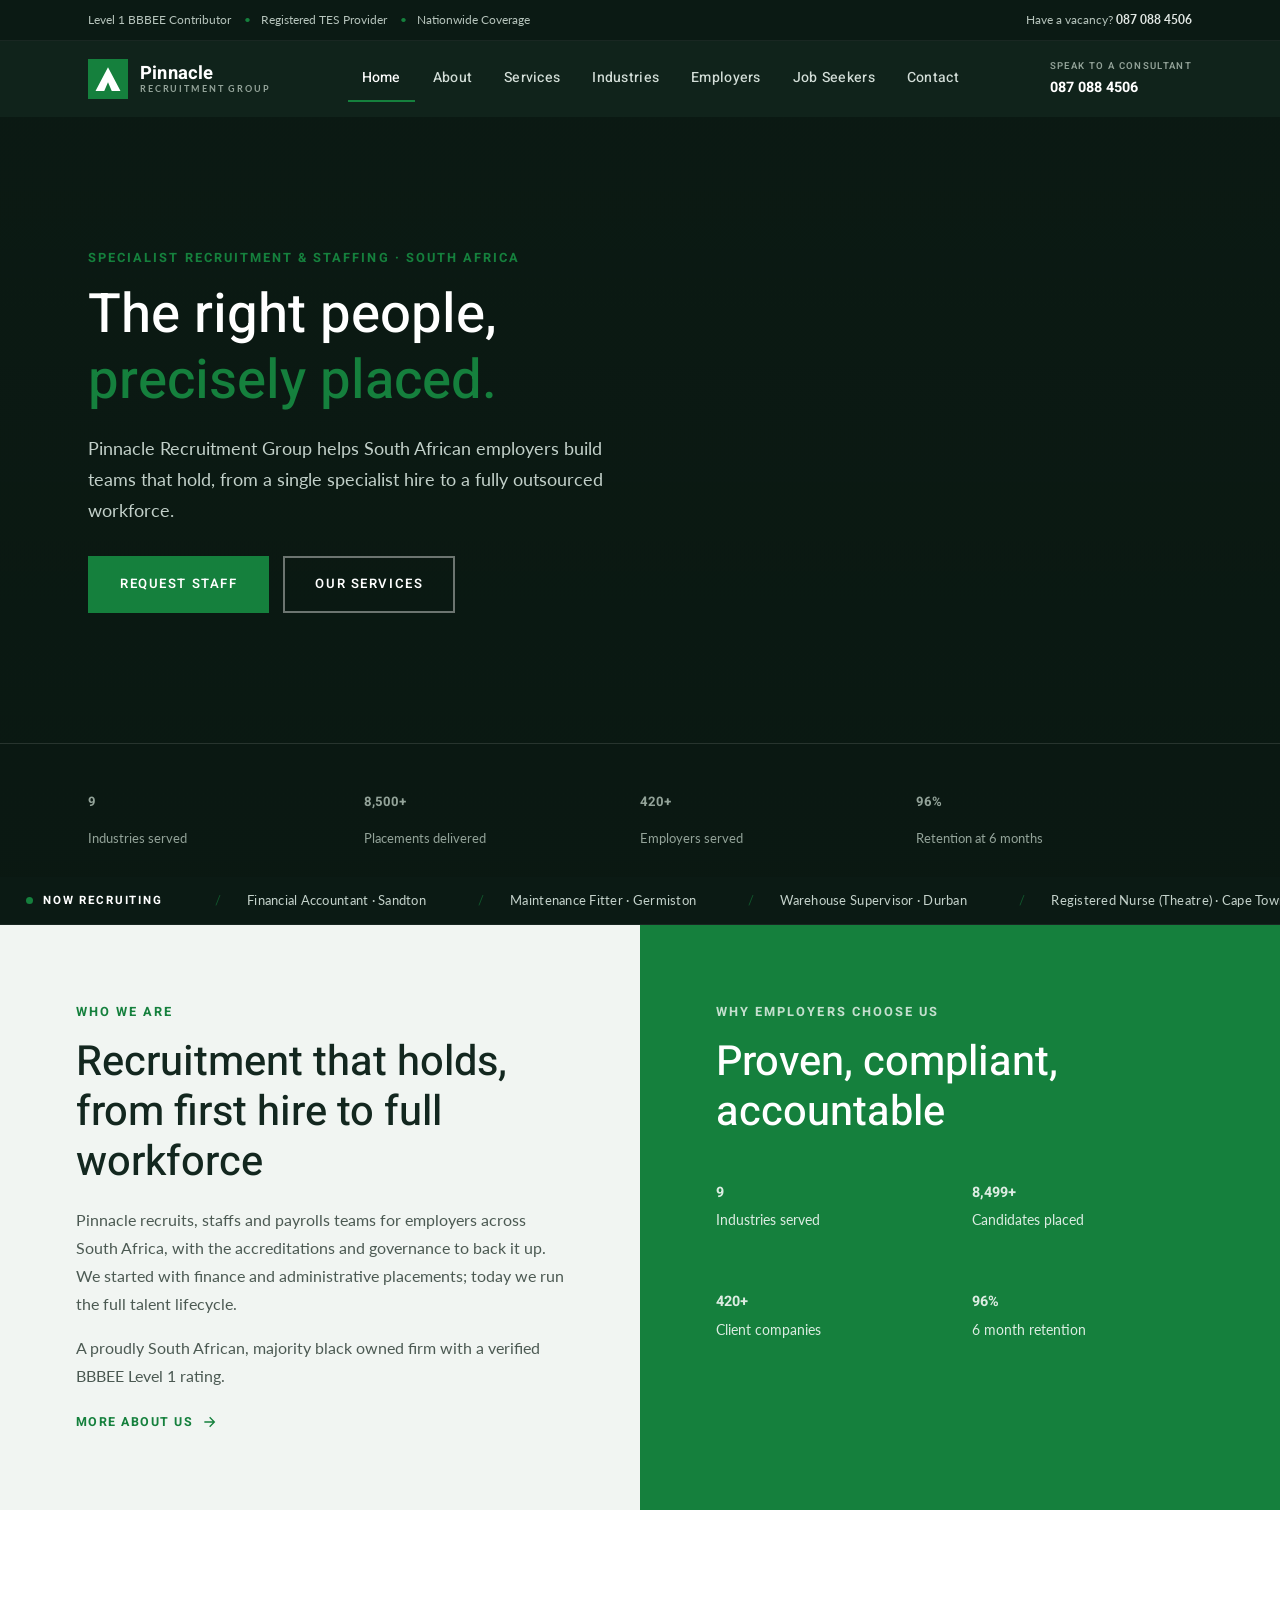
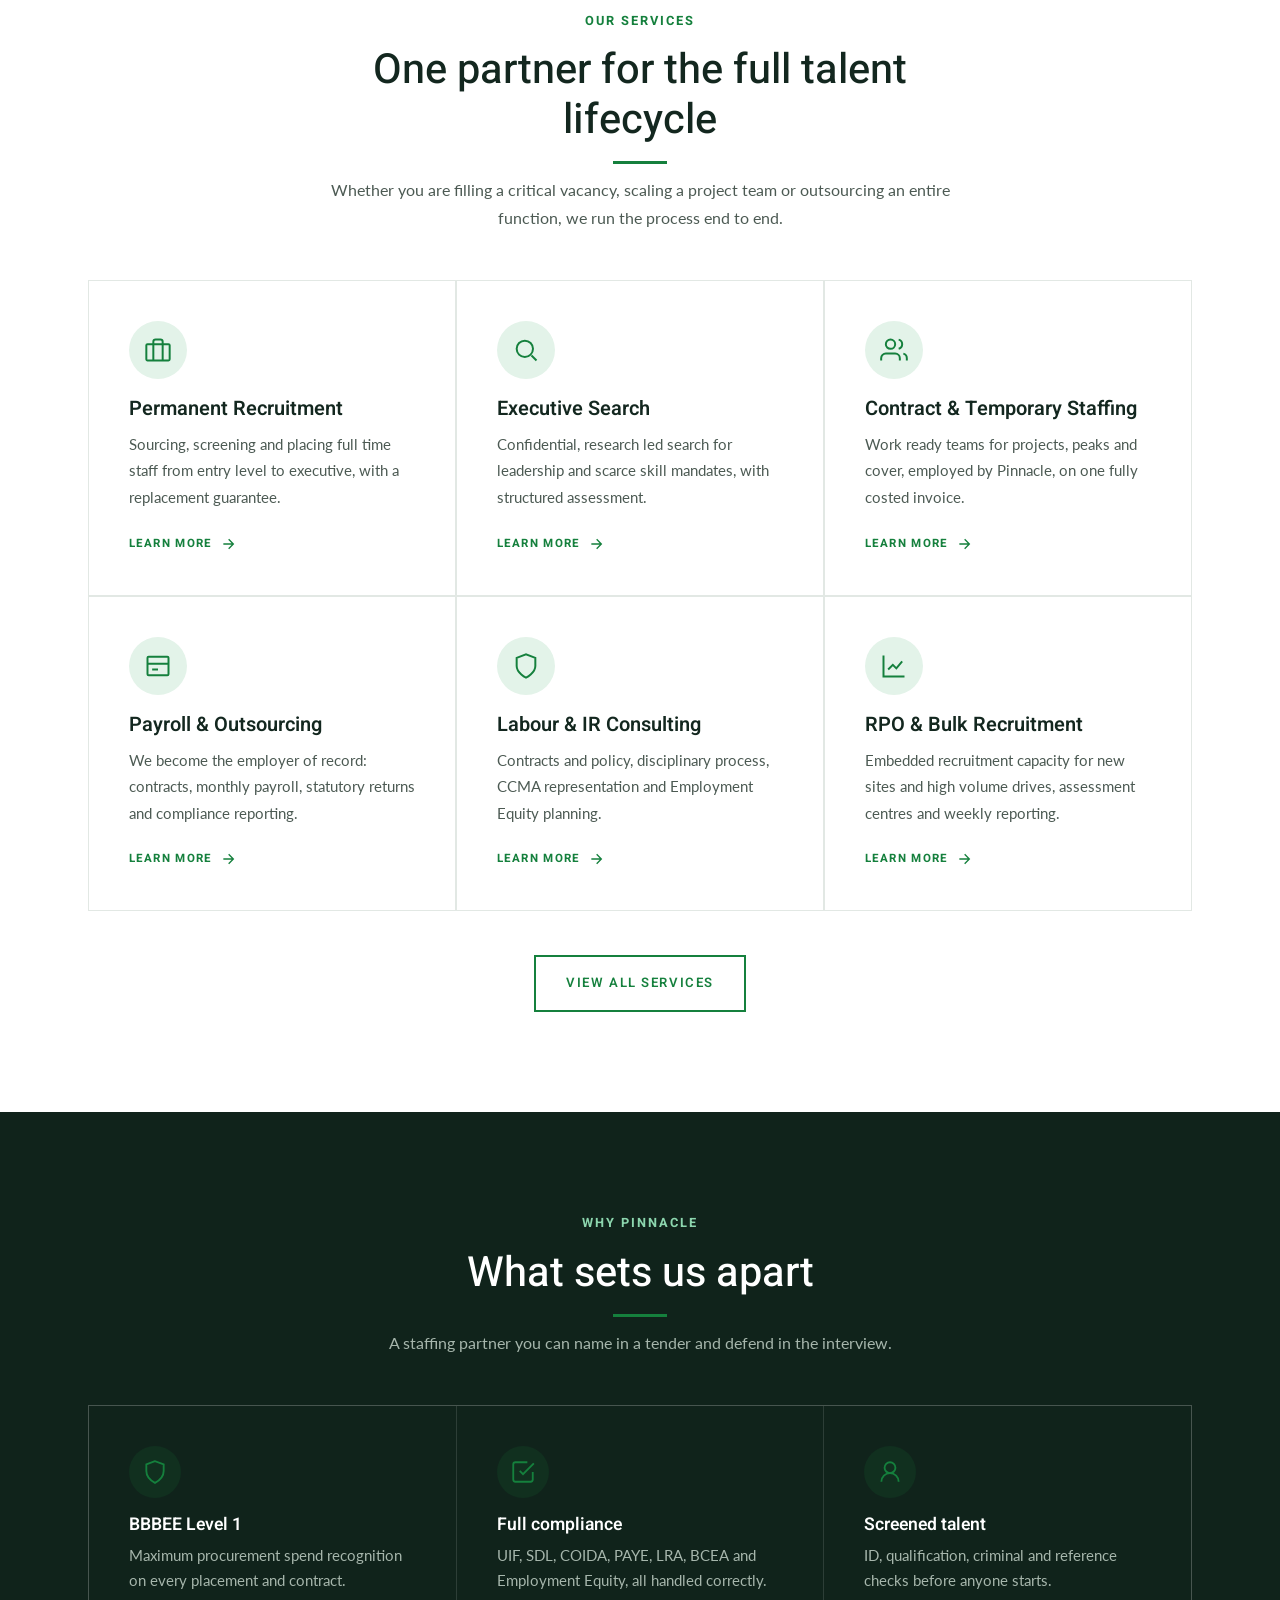
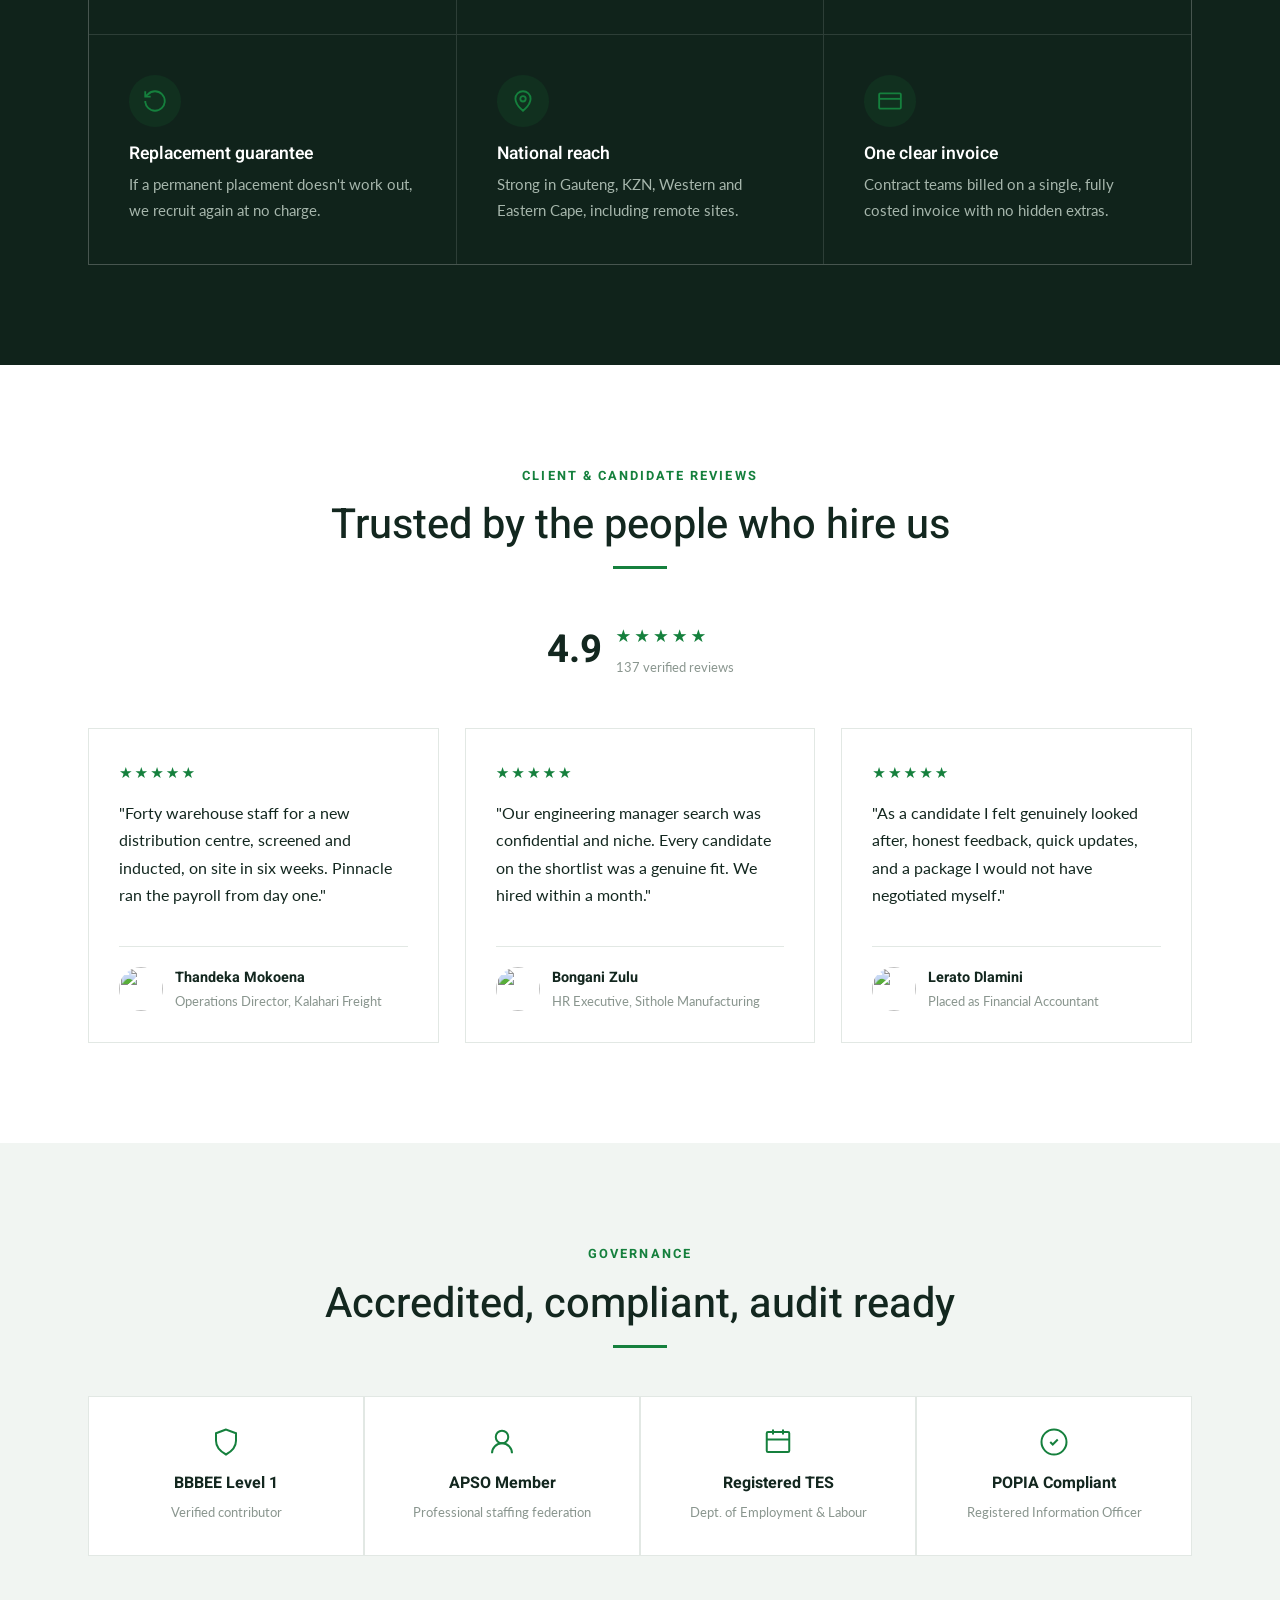
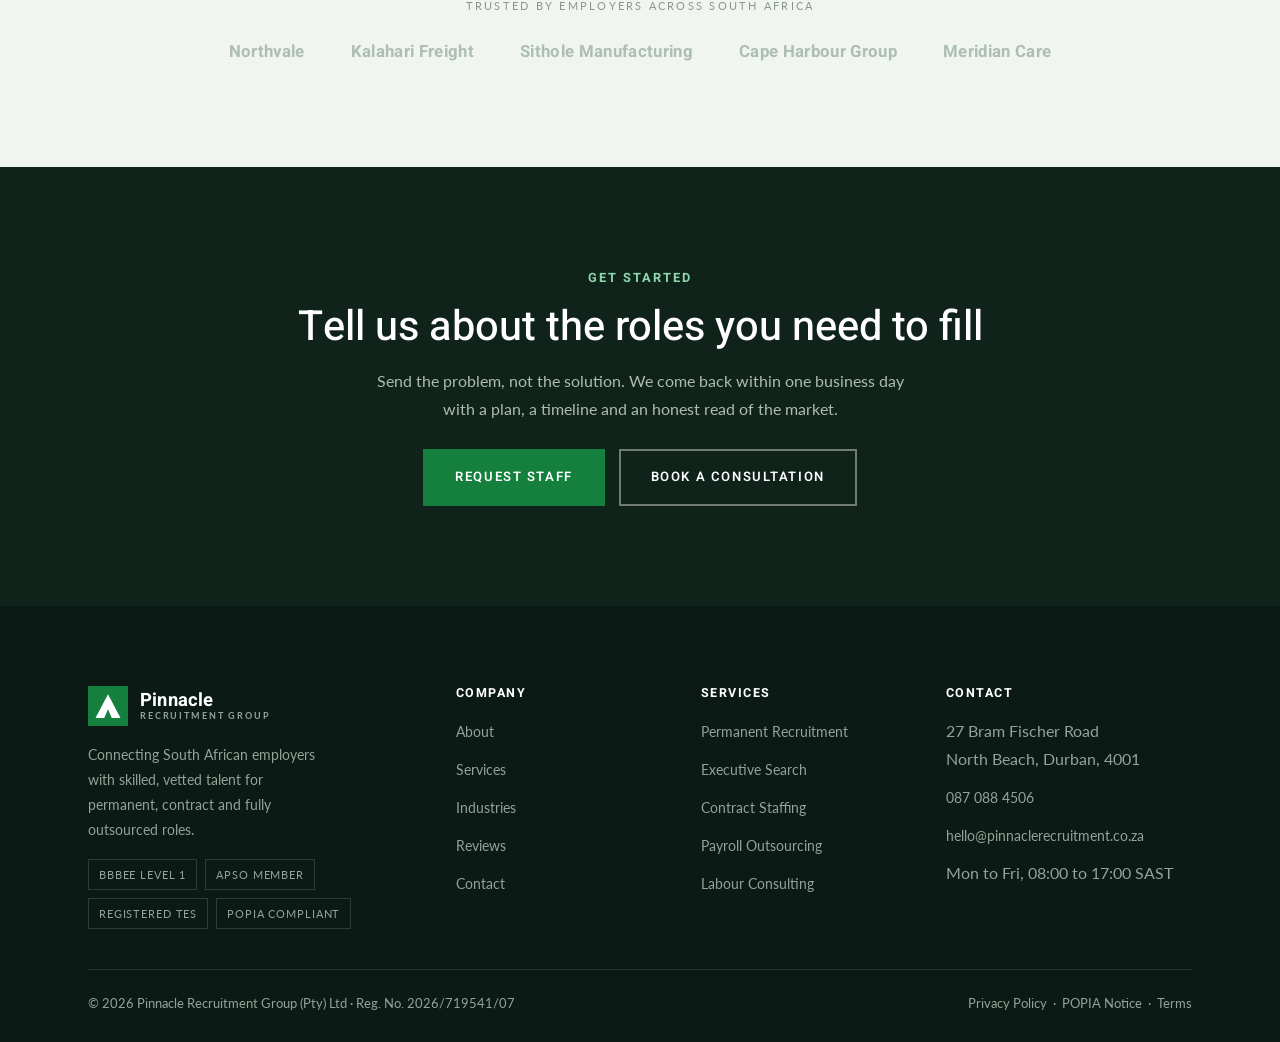
==== commit bc9dd167: "Replace remaining stock photos that showed white people - services Executive Search: white man -> Bl" ====
--- a/index.html
+++ b/index.html
@@ -9,7 +9,7 @@
 <link rel="preconnect" href="https://fonts.googleapis.com">
 <link rel="preconnect" href="https://fonts.gstatic.com" crossorigin>
 <link href="https://fonts.googleapis.com/css2?family=Heebo:wght@400;500;600;700&family=Lato:wght@400;700&display=swap" rel="stylesheet">
-<link rel="stylesheet" href="css/style.css?v=6">
+<link rel="stylesheet" href="css/style.css?v=7">
 <script>document.documentElement.classList.add("js");</script>
 </head>
 <body>
@@ -343,6 +343,6 @@
   </div>
 </footer>
 
-<script src="js/main.js?v=6"></script>
+<script src="js/main.js?v=7"></script>
 </body>
 </html>
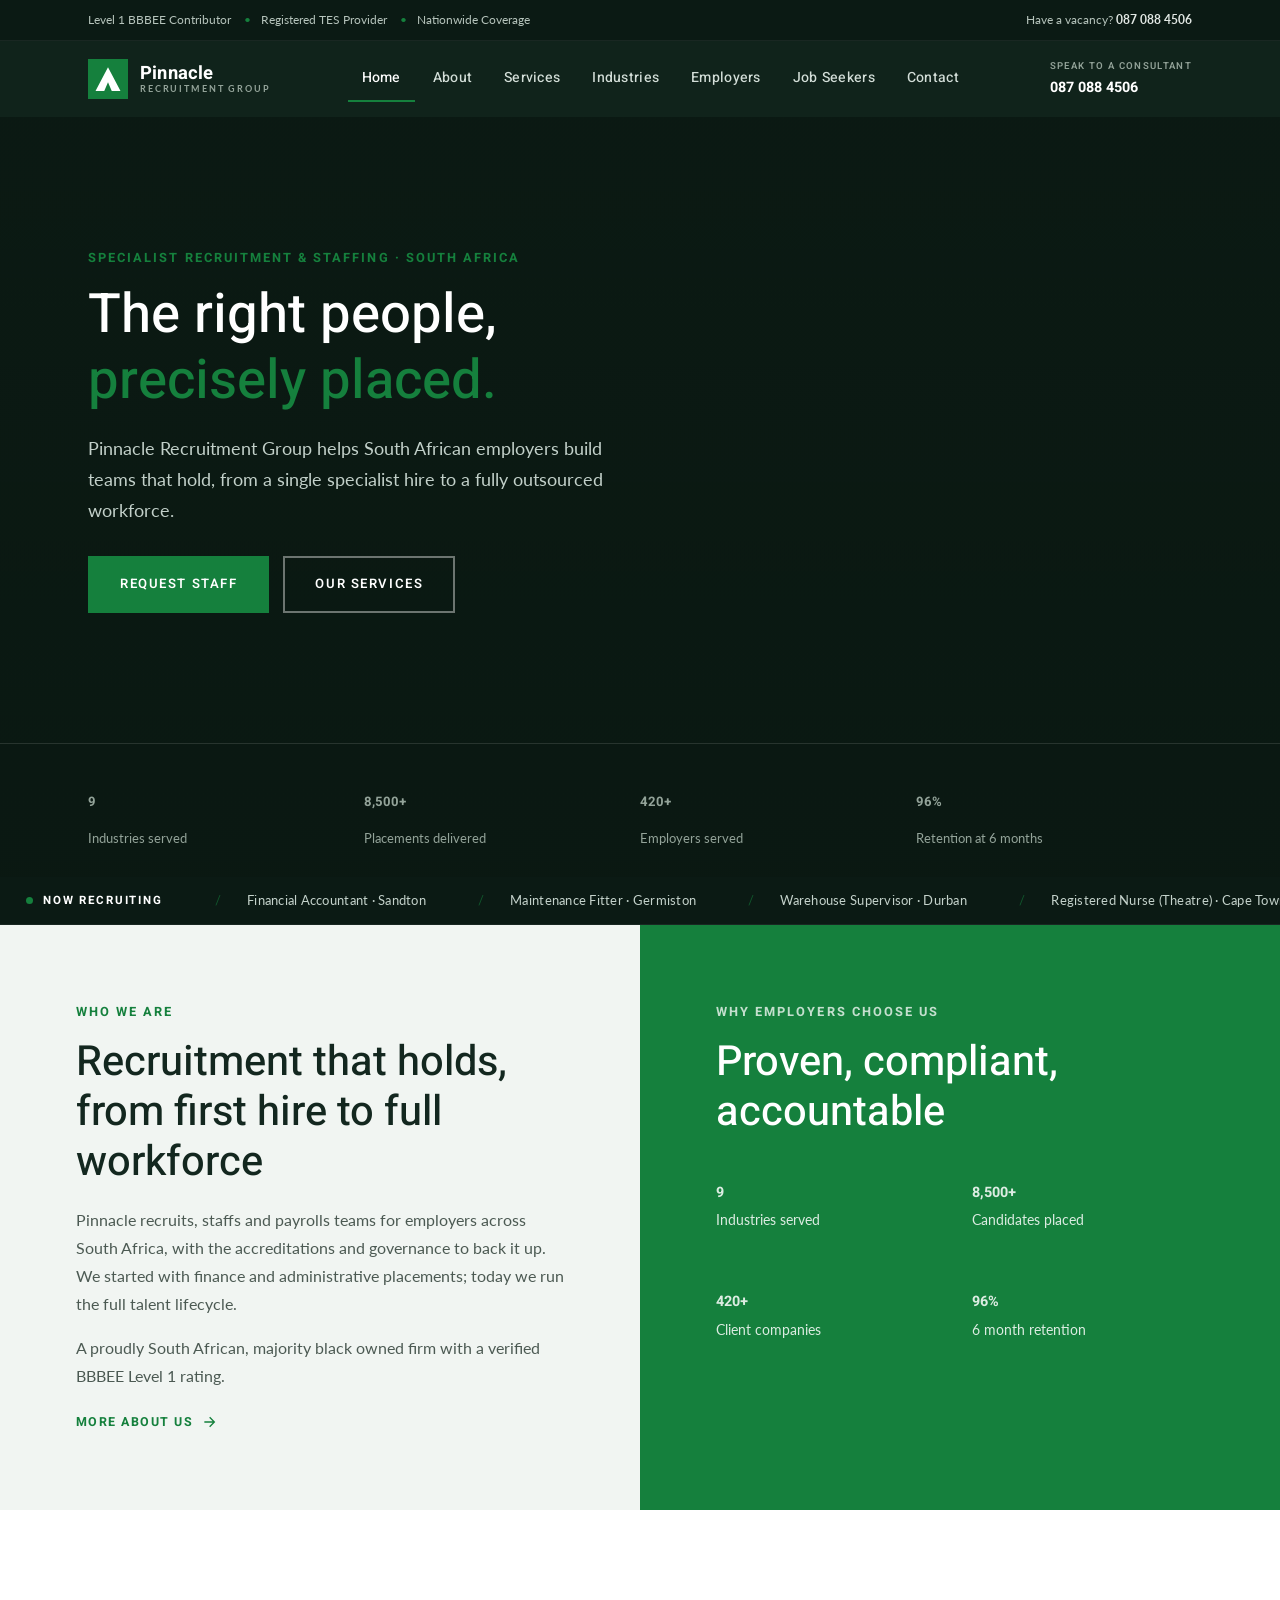
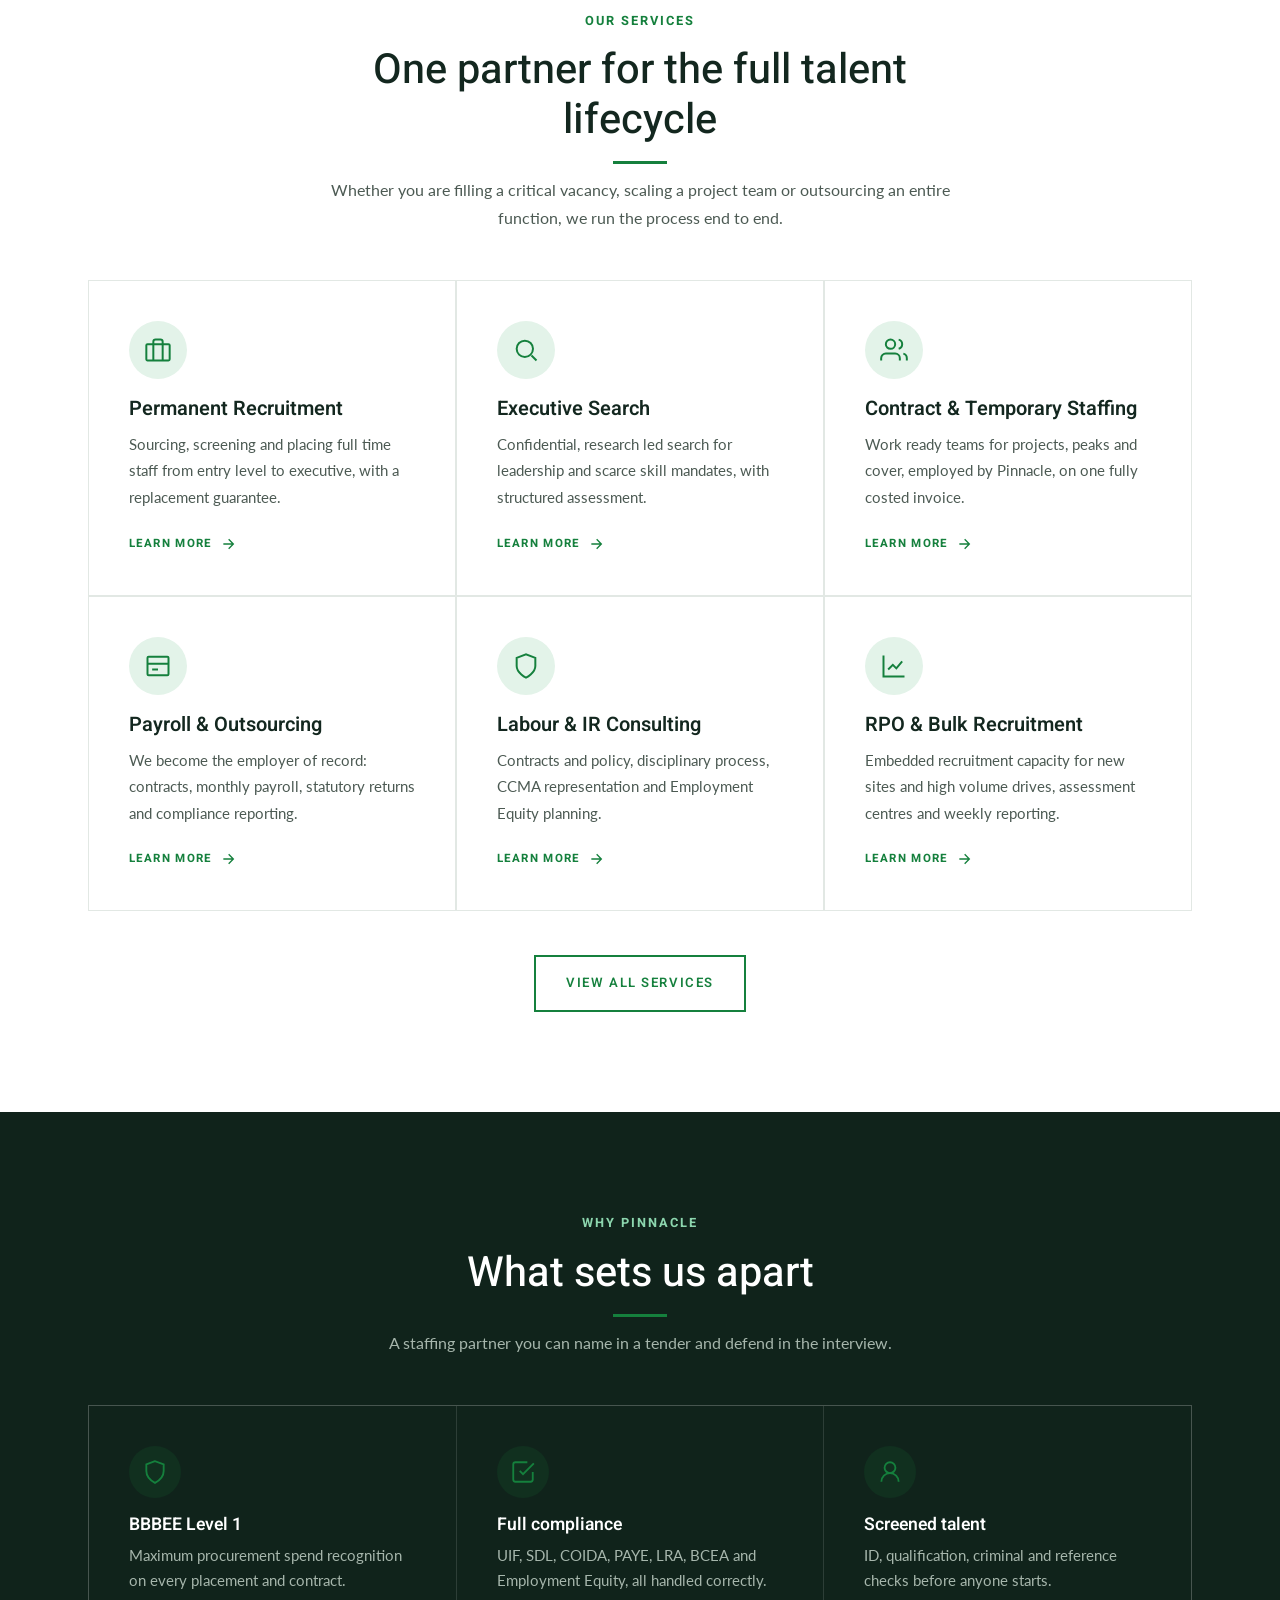
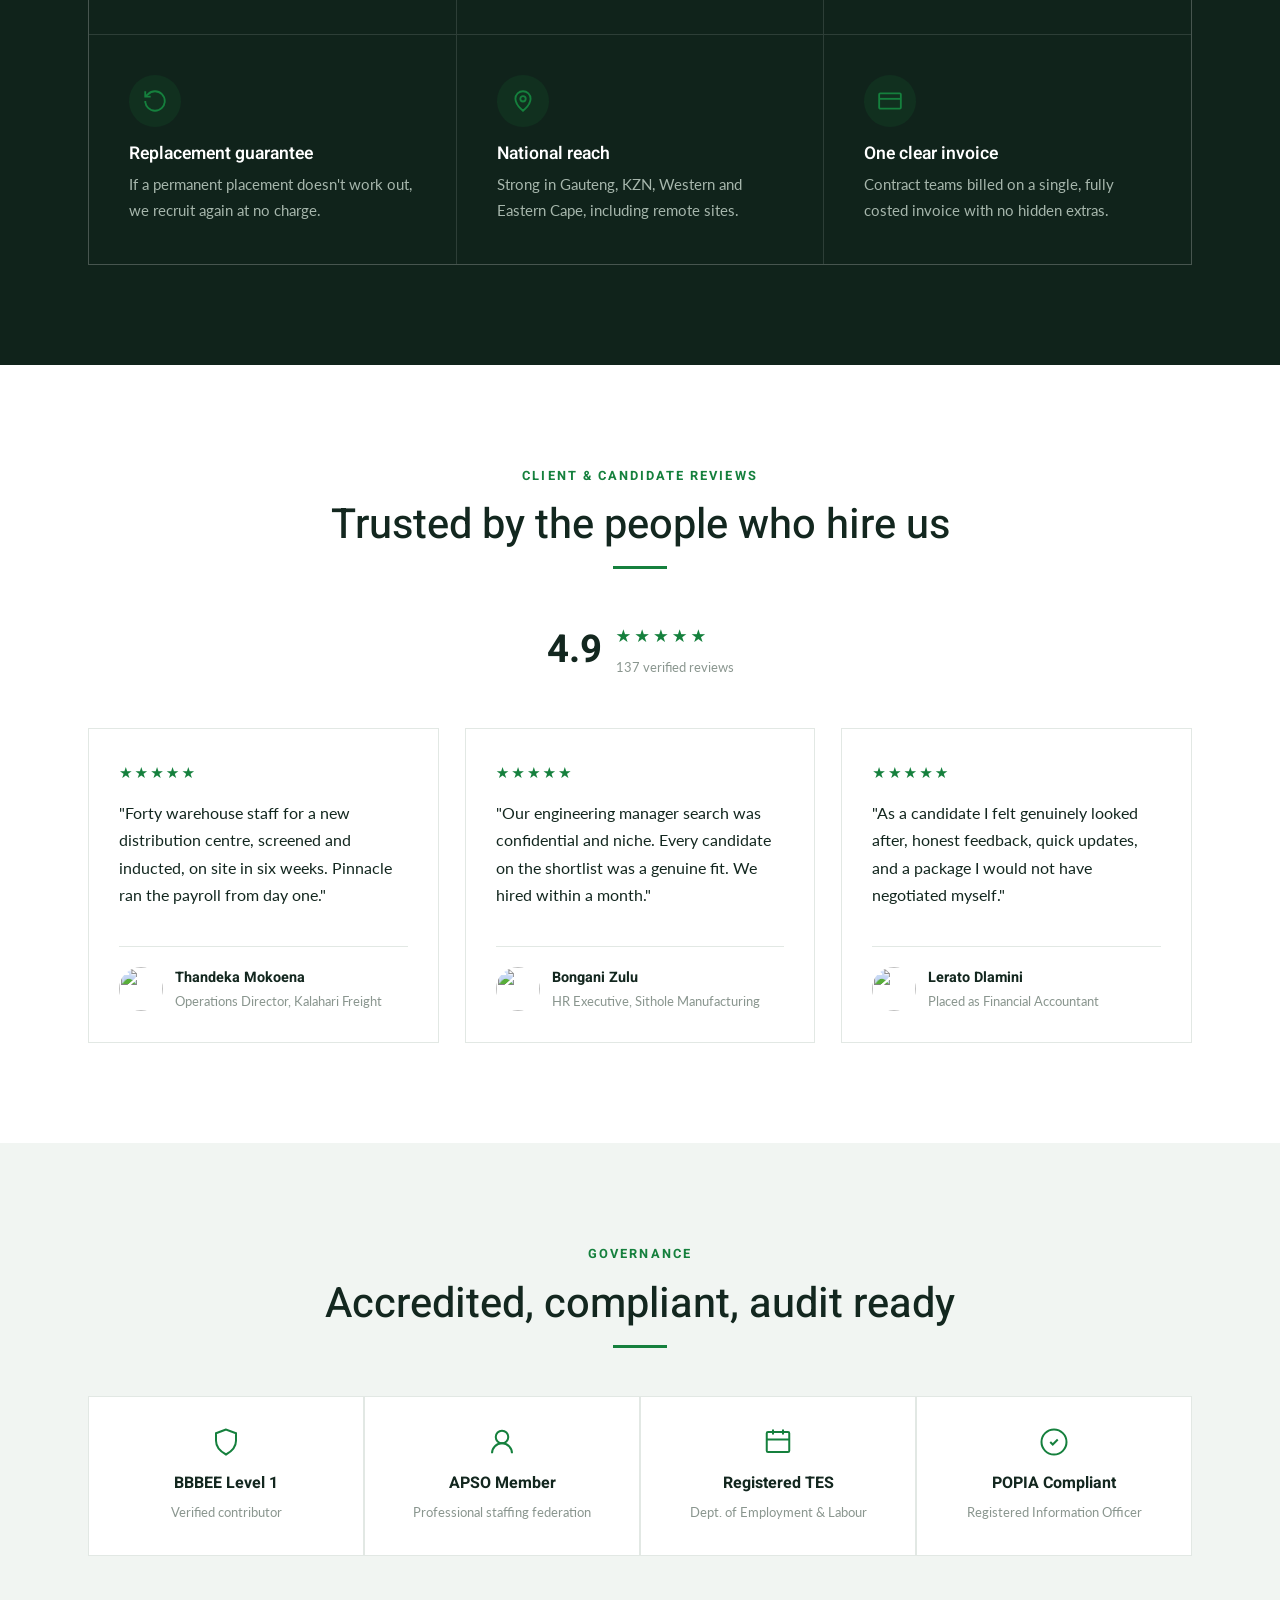
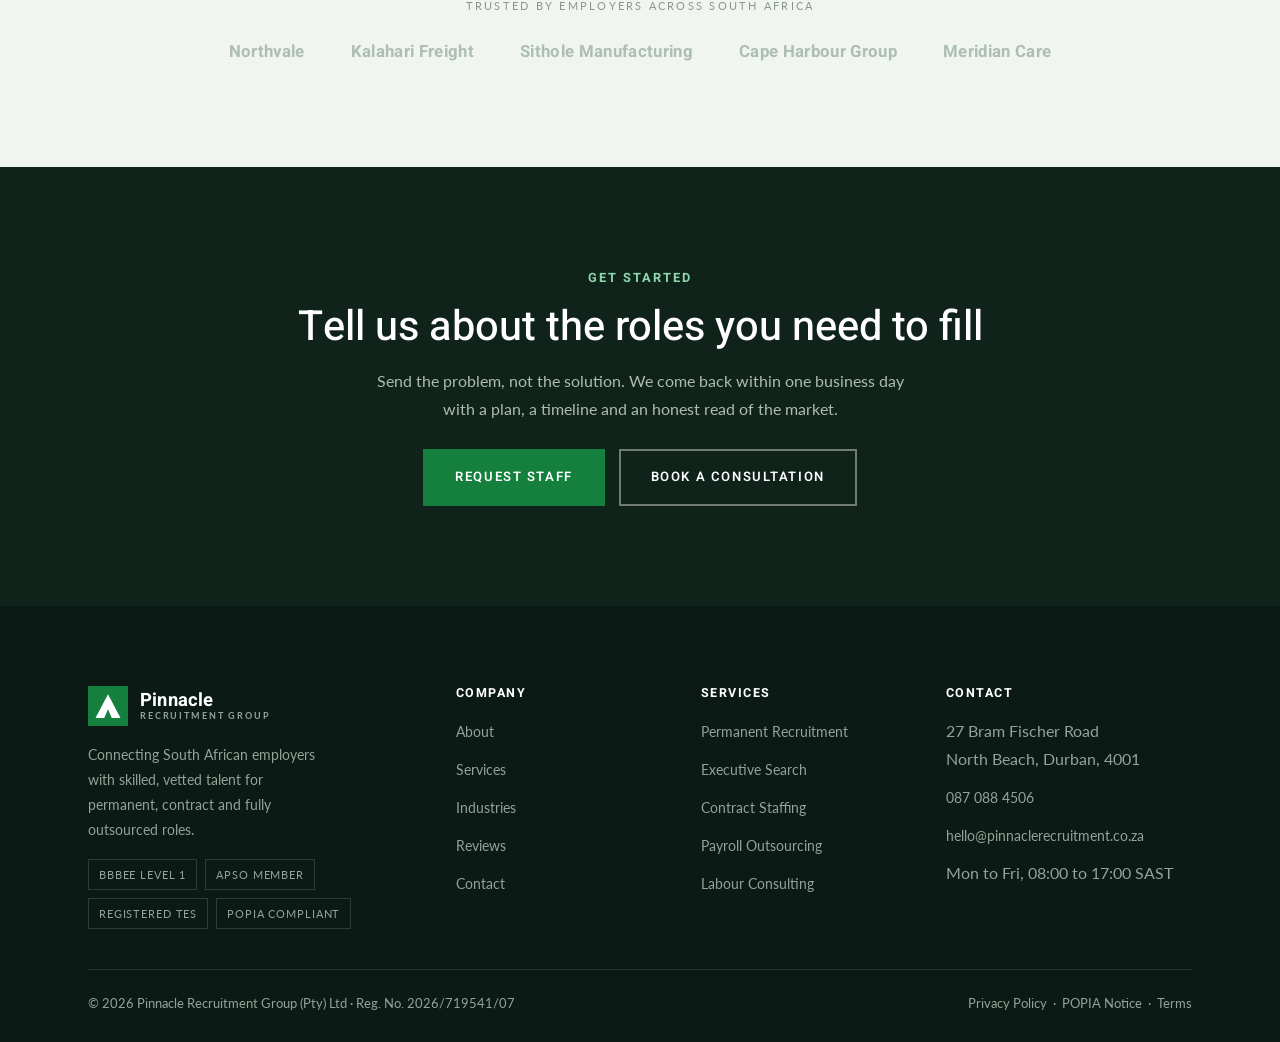
==== commit d6730f87: "Replace review avatar that was not a Black person The Executive Search / Bongani / Themba portrait r" ====
--- a/index.html
+++ b/index.html
@@ -9,7 +9,7 @@
 <link rel="preconnect" href="https://fonts.googleapis.com">
 <link rel="preconnect" href="https://fonts.gstatic.com" crossorigin>
 <link href="https://fonts.googleapis.com/css2?family=Heebo:wght@400;500;600;700&family=Lato:wght@400;700&display=swap" rel="stylesheet">
-<link rel="stylesheet" href="css/style.css?v=7">
+<link rel="stylesheet" href="css/style.css?v=8">
 <script>document.documentElement.classList.add("js");</script>
 </head>
 <body>
@@ -256,7 +256,7 @@
           <div class="review__stars">★★★★★</div>
           <p>"Our engineering manager search was confidential and niche. Every candidate on the shortlist was a genuine fit. We hired within a month."</p>
           <figcaption class="review__by">
-            <img src="https://images.unsplash.com/photo-1589386417686-0d34b5903d23?auto=format&fit=crop&w=150&q=80" alt="">
+            <img src="https://images.unsplash.com/photo-1531384441138-2736e62e0919?auto=format&fit=crop&w=150&q=80" alt="">
             <span><b>Bongani Zulu</b><span>HR Executive, Sithole Manufacturing</span></span>
           </figcaption>
         </figure>
@@ -343,6 +343,6 @@
   </div>
 </footer>
 
-<script src="js/main.js?v=7"></script>
+<script src="js/main.js?v=8"></script>
 </body>
 </html>
